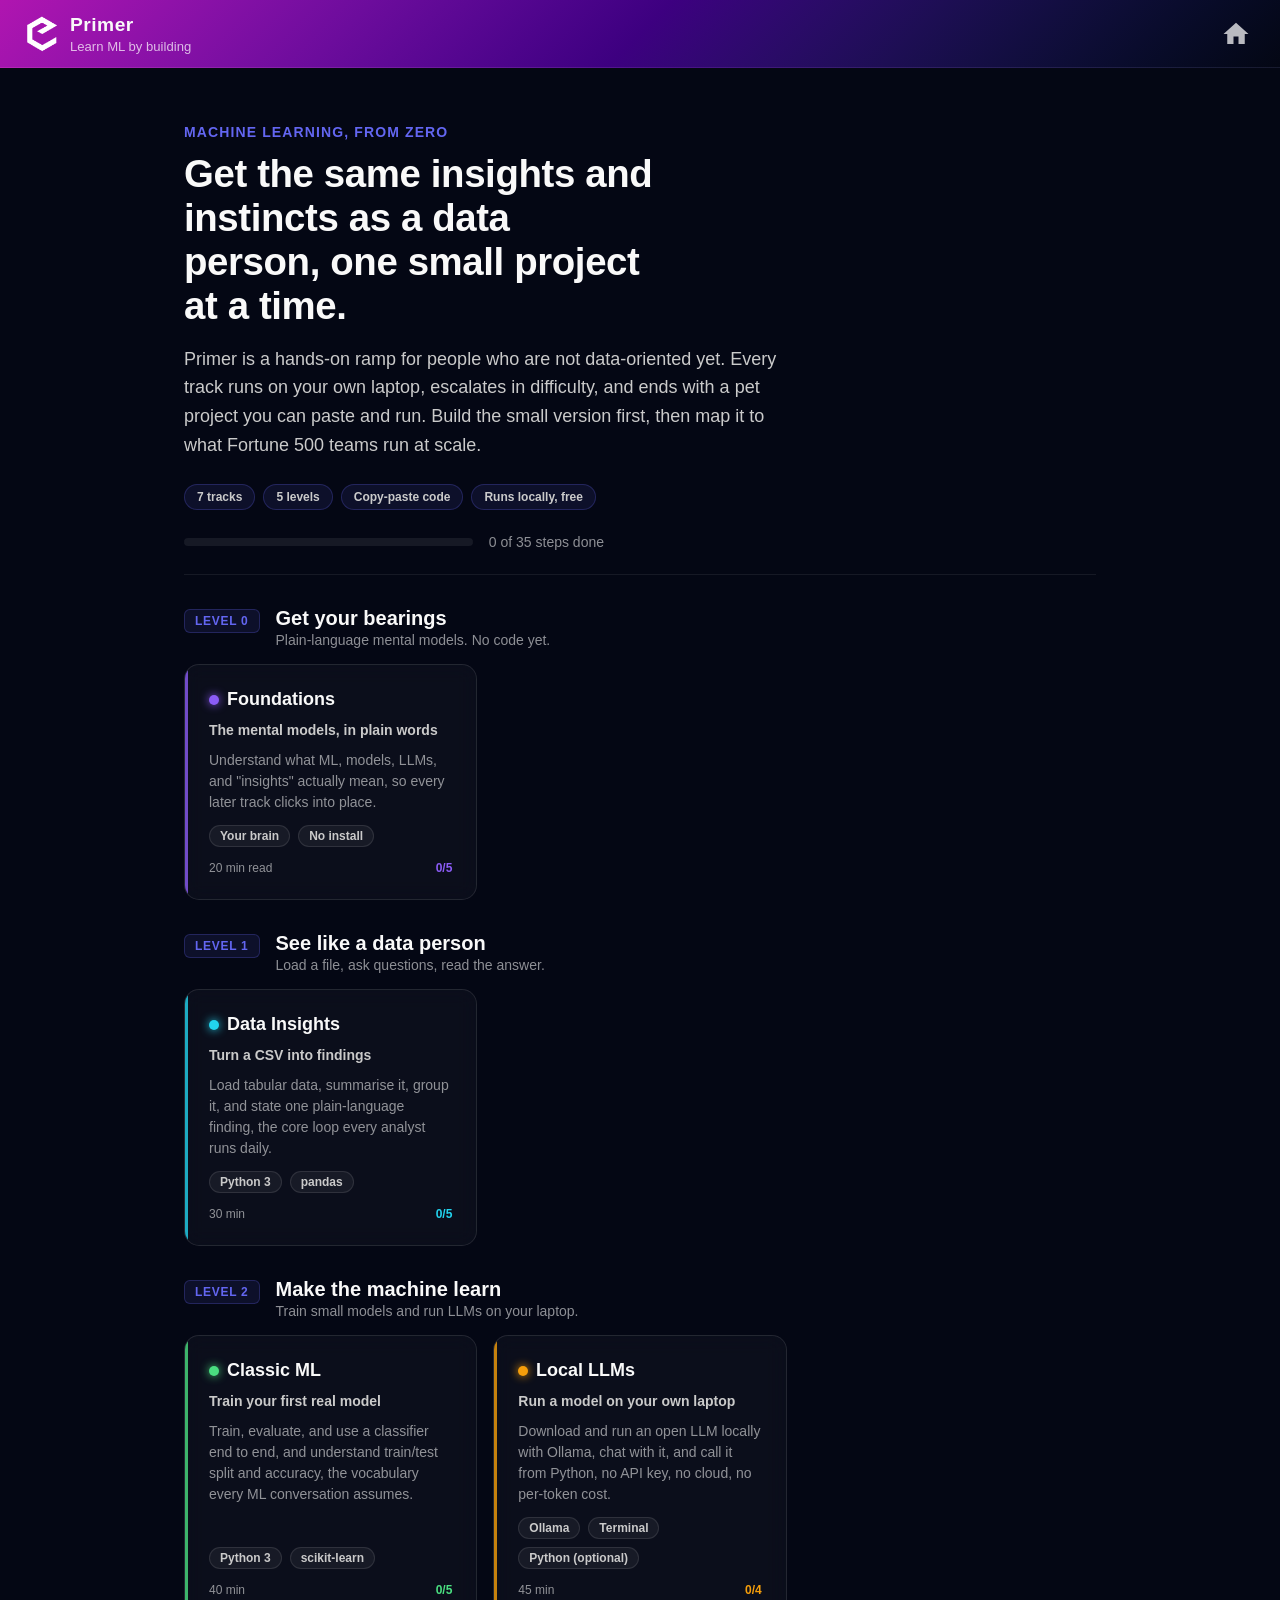
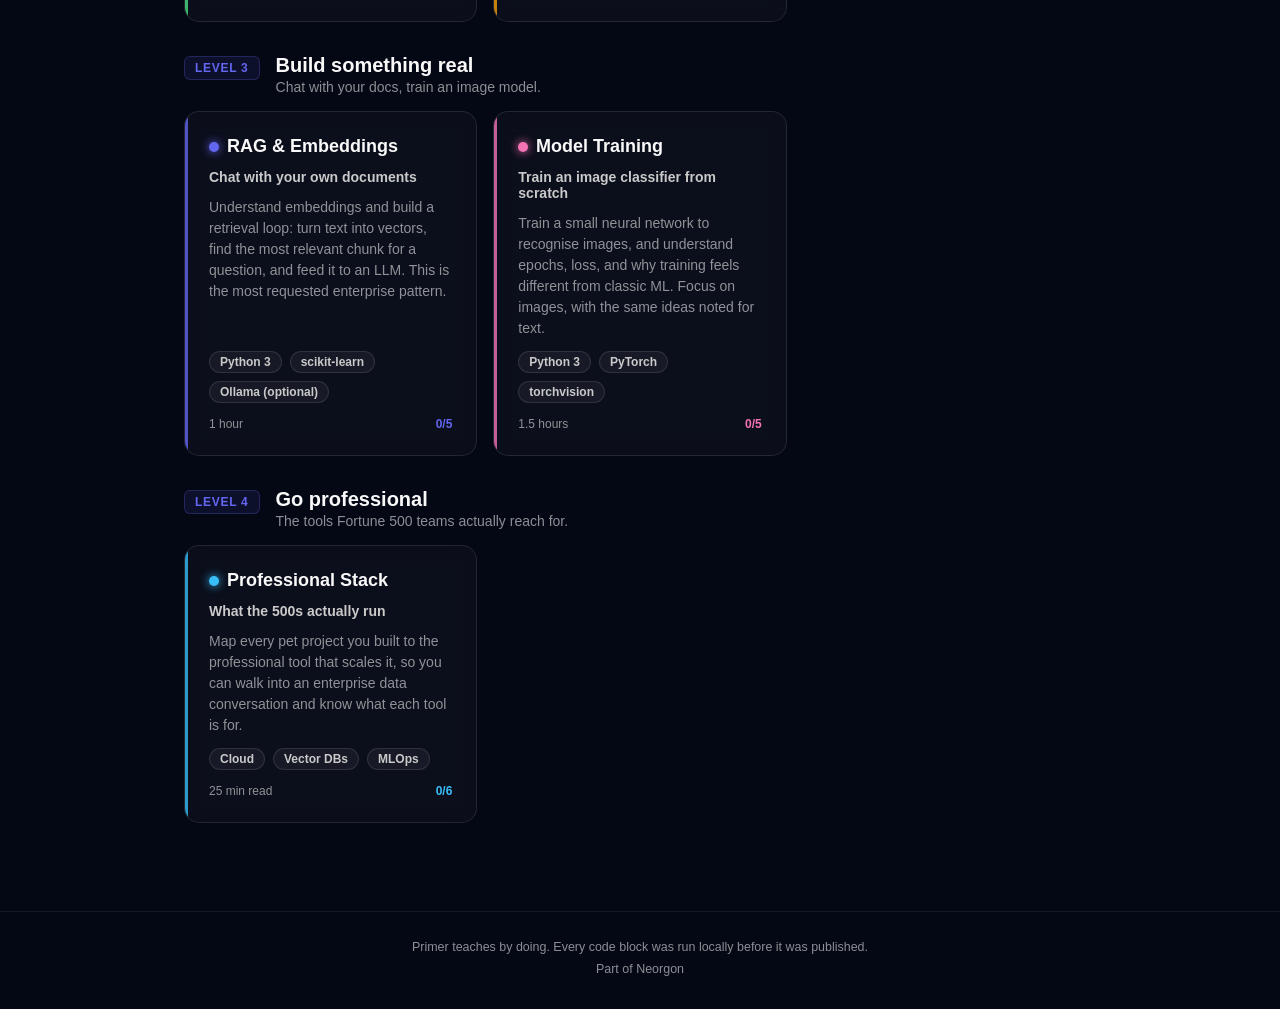
==== index.html @ da4f2cc6 "chore(cdn): point shared assets at dedicated cdn.neorgon.org CDN now lives on its dedicated domain (" ====
<!DOCTYPE html>
<html lang="en">
<head>
  <meta charset="UTF-8">
  <meta name="viewport" content="width=device-width, initial-scale=1.0">
  <title>Primer | Learn ML by building</title>
  <meta name="description" content="Ramp up on machine learning, LLMs, and data insights by building small local projects with copy-paste code, then map each one to the pro stack Fortune 500 teams run">
  <meta property="og:title" content="Primer | Learn ML by building">
  <meta property="og:description" content="A hands-on ramp from zero to ML: run small projects locally, then scale to what real companies use">
  <meta property="og:type" content="website">
  <meta property="og:url" content="https://primer.neorgon.com/">
  <meta property="og:site_name" content="Neorgon">
  <meta name="twitter:card" content="summary_large_image">
  <meta name="twitter:title" content="Primer | Learn ML by building">
  <meta name="twitter:description" content="A hands-on ramp from zero to ML: run small projects locally, then scale to what real companies use">
  <meta name="robots" content="index, follow">
  <link rel="canonical" href="https://primer.neorgon.com/">
  <meta property="og:locale" content="en_US">
  <meta name="theme-color" content="#040714">
  <meta property="og:image" content="https://primer.neorgon.com/og-preview.jpg">
  <meta property="og:image:width" content="1200">
  <meta property="og:image:height" content="630">
  <meta name="twitter:image" content="https://primer.neorgon.com/og-preview.jpg">
  <link rel="icon" type="image/x-icon" href="favicon.ico">
  <link rel="stylesheet" href="css/style.css">
  <!-- Neorgon Header Kit (vendored; ?header=live swaps CSS to CDN) -->
  <script>(function(){var m=location.search.match(/[?&]theme=([\w-]+)/)||document.cookie.match(/(?:^|;\s*)neo_theme=([\w-]+)/);if(m&&m[1]!=='default')document.documentElement.dataset.theme=decodeURIComponent(m[1]);})();</script>
  <link rel="stylesheet" href="css/neorgon-header.css">
  <link rel="stylesheet" href="css/neorgon-themes.css">
  <link rel="stylesheet" href="https://cdn.neorgon.org/v1.0.0/header/season.css">
  <script defer src="js/neorgon-header.js"></script>
  <script type="application/ld+json">
  {
    "@context": "https://schema.org",
    "@type": "WebApplication",
    "name": "Primer",
    "description": "A hands-on ramp for learning machine learning, LLMs, and data insights by building small local projects with copy-paste code, then mapping each to the professional stack used at scale.",
    "url": "https://primer.neorgon.com/",
    "applicationCategory": "EducationalApplication",
    "operatingSystem": "Any",
    "offers": { "@type": "Offer", "price": "0", "priceCurrency": "USD" },
    "author": { "@type": "Organization", "name": "Neorgon", "url": "https://neorgon.com/" }
  }
  </script>
</head>
<body>

  <a class="skip-link" href="#main">Skip to content</a>

  <!-- Header: no nav, no auth (Pattern A) -->
  <header class="header-bar" data-header-mode="content">
    <div class="header-logo">
      <a href="https://neorgon.com/" target="_blank" rel="noopener noreferrer">
        <img src="energon-classic-logo.png" class="header-logo-img" alt="Logo">
      </a>
      <a href="#/" class="header-title-link">
        <h1>Primer</h1>
        <div class="header-subtitle">Learn ML by building</div>
      </a>
    </div>
    <div class="header-right">
      <a class="header-home" href="https://neorgon.com/" title="neorgon.com" aria-label="Neorgon home">
        <svg viewBox="0 0 24 24" fill="currentColor" xmlns="http://www.w3.org/2000/svg">
          <path d="M10 20v-6h4v6h5v-8h3L12 3 2 12h3v8z"/>
        </svg>
      </a>
    </div>
  </header>

  <main id="main">
    <div class="container">
      <div id="view"><!-- rendered by js --></div>
    </div>
  </main>

  <footer class="info-footer">
    Primer teaches by doing. Every code block was run locally before it was published.<br>
    Part of <a class="footer-link" href="https://neorgon.com/">Neorgon</a>
  </footer>

  <script type="module" src="js/app.js"></script>
</body>
</html>
---- css/style.css ----
/* ── Reset & base ──────────────────────────────────────────── */
*, *::before, *::after { margin: 0; padding: 0; box-sizing: border-box; }

/*
 * ── Design tokens ─────────────────────────────────────────────
 *
 *  Colors
 *  bg:                 #040714
 *  surface-1 (cards):  rgba(255,255,255,.03)
 *  surface-2 (hover):  rgba(255,255,255,.06)
 *  border-subtle:      rgba(255,255,255,.07)
 *  border:             rgba(255,255,255,.1)
 *  border-strong:      rgba(255,255,255,.22)
 *  blue accent:        #0063e5
 *  blue accent bright: #0080ff
 *  text primary:       #f9f9f9
 *  text secondary:     #cacaca
 *  text muted:         rgba(255,255,255,.55)
 *  header gradient:    in oklch 135deg, #B015B0 0%, #3D0080 50%, #040714 100%
 *
 *  Typography scale (rem)
 *  --text-xs: 0.75    --text-sm: 0.875   --text-base: 1
 *  --text-lg: 1.125   --text-xl: 1.25    --text-2xl: 1.5
 *  font stack: 'Avenir Next', -apple-system, BlinkMacSystemFont,
 *              'Segoe UI', Roboto, Oxygen, Ubuntu, Cantarell, sans-serif
 *
 *  Spacing scale (4px grid)
 *  --space-1: 4px   --space-2: 8px   --space-3: 12px   --space-4: 16px
 *  --space-6: 24px  --space-8: 32px
 *
 *  Radii
 *  --radius-sm: 6px   --radius: 10px   --radius-lg: 15px
 *
 *  Easing
 *  --ease-snap: cubic-bezier(0.34, 1.56, 0.64, 1)  (spring/overshoot)
 *  --dur-fast: 120ms   --dur: 200ms
 *
 *  UI primitives
 *  --control-height: 44px   (touch minimum)
 *  --control-height-sm: 36px
 *  --z-sticky-header: 200   --z-modal: 400   --z-toast: 500
 */

:root {
  --bg: #040714;
  --surface-1: rgba(255,255,255,.03);
  --surface-2: rgba(255,255,255,.06);
  --surface-toast: #1a1730;
  --border-subtle: rgba(255,255,255,.07);
  --border: rgba(255,255,255,.1);
  --border-strong: rgba(255,255,255,.22);
  --text-primary: #f9f9f9;
  --text-secondary: #cacaca;
  --text-muted: rgba(255,255,255,.55);
  --accent: #0063e5;
  --accent-bright: #0080ff;
  --danger: #e11d48;
  --danger-hover: #f43f5e;
  --font: 'Avenir Next', -apple-system, BlinkMacSystemFont, 'Segoe UI', Roboto, Oxygen, Ubuntu, Cantarell, sans-serif;
  --text-xs: 0.75rem; --text-sm: 0.875rem; --text-base: 1rem;
  --text-lg: 1.125rem; --text-xl: 1.25rem; --text-2xl: 1.5rem;
  --space-1: 4px; --space-2: 8px; --space-3: 12px; --space-4: 16px;
  --space-6: 24px; --space-8: 32px;
  --radius-sm: 6px; --radius: 10px; --radius-lg: 15px;
  --ease-snap: cubic-bezier(0.34, 1.56, 0.64, 1);
  --dur-fast: 120ms; --dur: 200ms;
  --control-height: 44px;
  --control-height-sm: 36px;
  --shadow-card: 0 12px 28px rgba(15, 23, 42, 0.5);
  --shadow-modal: 0 24px 48px rgba(2, 6, 23, 0.58);
  --z-sticky-header: 200;
  --z-modal: 400;
  --z-toast: 500;
}

html { height: 100%; }
body {
  font-family: var(--font);
  background: var(--bg);
  min-height: 100%;
  color: var(--text-primary);
  display: flex; flex-direction: column;
}

body.modal-open {
  overflow: hidden;
}

main#main {
  flex: 1;
  display: flex;
  flex-direction: column;
  min-height: 0;
  width: 100%;
}

/* ── Layout ────────────────────────────────────────────────── */
/*
 * GOTCHA: body { display:flex; flex-direction:column } + margin: 0 auto
 * on a child collapses its width — always pair with width: 100%.
 *
 * GOTCHA: External images (YouTube ggpht, Gravatar, etc.) may block loading
 * when the Referer header points to localhost or an unknown origin. Fix:
 * 1. Add <meta name="referrer" content="no-referrer"> in <head> (global)
 * 2. Or add referrerpolicy="no-referrer" on each <img> tag
 */
.container {
  max-width: 900px;
  width: 100%;
  margin: 0 auto;
  padding: var(--space-6);
  flex: 1;
}

/* Vertical rhythm: use inside .container or nested regions */
.stack {
  display: flex;
  flex-direction: column;
  gap: var(--space-6);
}
.stack--tight { gap: var(--space-4); }
.stack--loose { gap: var(--space-8); }

/* Page section: title row + body (replaces “card everything” for grouping) */
.section {
  display: flex;
  flex-direction: column;
  gap: var(--space-4);
}
.section__header {
  display: flex;
  flex-wrap: wrap;
  align-items: flex-end;
  justify-content: space-between;
  gap: var(--space-4);
}
.section__titles {
  display: flex;
  flex-direction: column;
  gap: var(--space-1);
  min-width: 0;
}
.section__title {
  font-size: var(--text-xl);
  font-weight: 600;
  letter-spacing: 0.02em;
  color: var(--text-primary);
}
.section__lead {
  font-size: var(--text-sm);
  color: var(--text-muted);
  line-height: 1.45;
  max-width: 52ch;
}
.section__lead code {
  font-family: ui-monospace, SFMono-Regular, Menlo, Monaco, Consolas, "Liberation Mono", monospace;
  font-size: 0.92em;
  color: var(--text-secondary);
}
.stack > .card { margin-bottom: 0; }
.toolbar {
  display: flex;
  flex-wrap: wrap;
  align-items: center;
  gap: var(--space-2);
}

/* Header layout is owned by the Neorgon Header Kit (css/neorgon-header.css) */
nav {
  display: flex;
  align-items: center;
  gap: var(--space-2);
}

/* ── Buttons (canonical) ─────────────────────────────────────
 * Use .btn + a variant. Aliases: .nav-link = toolbar ghost; .auth-* map below.
 */
.btn {
  display: inline-flex;
  align-items: center;
  justify-content: center;
  gap: var(--space-2);
  min-height: var(--control-height);
  padding: 0 var(--space-4);
  border-radius: var(--radius-sm);
  font-family: inherit;
  font-size: var(--text-sm);
  font-weight: 600;
  line-height: 1.2;
  text-decoration: none;
  cursor: pointer;
  border: 1px solid transparent;
  background: transparent;
  color: var(--text-primary);
  transition:
    background-color var(--dur),
    color var(--dur),
    border-color var(--dur),
    box-shadow var(--dur),
    transform var(--dur-fast);
  -webkit-tap-highlight-color: transparent;
}
.btn:disabled,
.btn[aria-disabled="true"] {
  opacity: 0.45;
  cursor: not-allowed;
  pointer-events: none;
}
.btn--sm {
  min-height: var(--control-height-sm);
  padding: 0 var(--space-3);
  font-size: var(--text-xs);
}
.btn--block { width: 100%; }
.btn--icon {
  min-width: var(--control-height);
  padding: 0;
}
.btn--primary {
  background: var(--accent);
  color: #fff;
  border-color: transparent;
}
.btn--primary:hover { background: var(--accent-bright); }
.btn--secondary {
  background: var(--surface-2);
  color: var(--text-primary);
  border-color: var(--border-strong);
}
.btn--secondary:hover {
  background: rgba(255, 255, 255, 0.1);
}
.btn--ghost {
  background: transparent;
  color: rgba(255,255,255,0.92);
  border-color: rgba(255,255,255,0.18);
}
.btn--ghost:hover {
  background: rgba(255,255,255,0.1);
  color: #fff;
}
.btn--danger {
  background: var(--danger);
  color: #fff;
  border-color: transparent;
}
.btn--danger:hover { background: var(--danger-hover); }

/* Toolbar ghost (header nav) — same as .btn.btn--ghost.btn--sm */
.nav-link {
  display: inline-flex;
  align-items: center;
  justify-content: center;
  min-height: var(--control-height);
  padding: 0 var(--space-3);
  border: 1px solid rgba(255,255,255,0.18);
  border-radius: var(--radius-sm);
  background: transparent;
  color: rgba(255,255,255,0.92);
  cursor: pointer;
  font-family: inherit;
  font-size: var(--text-sm);
  font-weight: 600;
  transition: background-color var(--dur), color var(--dur), border-color var(--dur);
}
.nav-link:hover {
  background: rgba(255,255,255,0.1);
  color: #fff;
}

.auth-toggle {
  display: flex;
  align-items: center;
  justify-content: center;
  min-width: var(--control-height);
  min-height: var(--control-height);
  padding: 0;
  border: 1px solid rgba(255,255,255,0.18);
  border-radius: var(--radius-sm);
  background: transparent;
  color: rgba(255,255,255,0.92);
  cursor: pointer;
  font-family: inherit;
  transition: background-color var(--dur), color var(--dur), border-color var(--dur);
}
.auth-toggle:hover {
  background: rgba(255,255,255,0.1);
  color: #fff;
}
.auth-toggle svg {
  width: 22px;
  height: 22px;
  flex-shrink: 0;
  display: block;
}
.auth-toggle.logged-in { color: var(--accent); }
.auth-toggle.logged-in svg circle:nth-of-type(2) {
  fill: currentColor;
  stroke: none;
}

/* ── Sheet (inline panel under header) — not a modal ─────────
 * Use for auth, filters, compact forms. No backdrop; page scrolls.
 * For blocking overlays use .modal below.
 */
.auth-panel {
  background: rgba(255,255,255,0.02);
  border-bottom: 1px solid var(--border-subtle);
  max-height: 0;
  overflow: hidden;
  transition: max-height 0.3s ease-out;
}
.auth-panel.open { max-height: 300px; }
.auth-panel-inner {
  padding: var(--space-6);
  max-width: 400px;
  margin: 0 auto;
}
.auth-tabs {
  display: flex;
  gap: var(--space-2);
  margin-bottom: var(--space-4);
}
.auth-tab {
  flex: 1;
  min-height: var(--control-height-sm);
  padding: 0 var(--space-4);
  border: 1px solid var(--border);
  border-radius: var(--radius-sm);
  background: transparent;
  color: var(--text-muted);
  cursor: pointer;
  font-family: inherit;
  font-size: var(--text-sm);
  font-weight: 600;
  transition: background-color var(--dur), color var(--dur), border-color var(--dur);
}
.auth-tab.active {
  background: var(--surface-2);
  color: var(--text-primary);
  border-color: var(--border-strong);
}
.auth-form input {
  width: 100%;
  padding: var(--space-3) var(--space-4);
  margin-bottom: var(--space-3);
  border: 1px solid var(--border);
  border-radius: var(--radius-sm);
  background: var(--surface-1);
  color: var(--text-primary);
  font-size: var(--text-sm);
  font-family: inherit;
}
.auth-submit {
  width: 100%;
  min-height: var(--control-height);
  padding: 0 var(--space-4);
  border: none;
  border-radius: var(--radius-sm);
  background: var(--accent);
  color: #fff;
  font-family: inherit;
  font-weight: 600;
  font-size: var(--text-sm);
  cursor: pointer;
  transition: background-color var(--dur);
}
.auth-submit:hover { background: var(--accent-bright); }
#authUser {
  display: flex;
  align-items: center;
  justify-content: space-between;
  gap: var(--space-4);
}
.auth-username {
  color: var(--text-primary);
  font-weight: 600;
}
.auth-logout {
  min-height: var(--control-height-sm);
  padding: 0 var(--space-3);
  border: 1px solid var(--border);
  border-radius: var(--radius-sm);
  background: transparent;
  color: var(--text-muted);
  cursor: pointer;
  font-family: inherit;
  font-size: var(--text-sm);
  font-weight: 600;
  transition: background-color var(--dur), color var(--dur), border-color var(--dur);
}
.auth-logout:hover {
  background: var(--surface-2);
  color: var(--text-primary);
}
.auth-divider {
  height: 1px;
  background: var(--border-subtle);
}

/* ── Modal (blocking overlay) ──────────────────────────────── */
.modal[hidden] {
  display: none !important;
}
.modal {
  position: fixed;
  inset: 0;
  z-index: var(--z-modal);
  display: flex;
  align-items: center;
  justify-content: center;
  padding: var(--space-4);
}
.modal__backdrop {
  position: absolute;
  inset: 0;
  background: rgba(2, 4, 12, 0.72);
  backdrop-filter: blur(4px);
}
.modal__dialog {
  position: relative;
  z-index: 1;
  display: flex;
  flex-direction: column;
  width: min(100%, 440px);
  max-height: min(88vh, 560px);
  overflow: hidden;
  background: var(--surface-1);
  border: 1px solid var(--border-strong);
  border-radius: var(--radius-lg);
  box-shadow: var(--shadow-modal);
}
.modal__header {
  display: flex;
  align-items: center;
  justify-content: space-between;
  gap: var(--space-4);
  padding: var(--space-4) var(--space-6);
  border-bottom: 1px solid var(--border-subtle);
}
.modal__header h2 {
  font-size: var(--text-lg);
  font-weight: 600;
  color: var(--text-primary);
}
.modal__body {
  padding: var(--space-6);
  overflow: auto;
  font-size: var(--text-sm);
  color: var(--text-secondary);
  line-height: 1.55;
}
.modal__body code {
  font-family: ui-monospace, SFMono-Regular, Menlo, Monaco, Consolas, "Liberation Mono", monospace;
  font-size: 0.9em;
  color: var(--text-primary);
}
.modal__footer {
  display: flex;
  flex-wrap: wrap;
  justify-content: flex-end;
  gap: var(--space-2);
  padding: var(--space-4) var(--space-6);
  border-top: 1px solid var(--border-subtle);
}

/* ── Card ──────────────────────────────────────────────────── */
/*
 * GOTCHA: backdrop-filter creates a stacking context — dropdowns inside
 * a card can be clipped by a later card's stacking context. Fix by adding
 * position: relative; z-index: 10 to the card that owns the open dropdown.
 *
 * Default: static surface (no hover lift — avoids generic “dashboard demo”).
 * Use .card--interactive for raised hover + entrance motion.
 *
 * GOTCHA: a <button> or <a> used AS a card does not inherit body text color —
 * buttons default to canvas text (near-black), rendering invisible on the dark
 * bg. When a card is an interactive element, set color: var(--text-primary)
 * and font-family: var(--font) explicitly on it.
 */
.card {
  background: var(--surface-1);
  border: 1px solid var(--border);
  border-radius: var(--radius-lg);
  padding: var(--space-6);
  margin-bottom: var(--space-6);
  backdrop-filter: blur(10px);
  transition: border-color var(--dur), box-shadow var(--dur);
}
.card:hover {
  border-color: var(--border-strong);
  box-shadow: 0 8px 20px rgba(15, 23, 42, 0.45);
}
.card--interactive {
  transition:
    transform var(--dur) ease-out,
    box-shadow var(--dur) ease-out,
    border-color var(--dur);
  animation: fadeIn 0.35s ease-out both;
}
.card--interactive:hover {
  transform: translateY(-3px);
  box-shadow: var(--shadow-card);
  border-color: var(--border-strong);
}
.card--enter {
  animation: fadeIn 0.35s ease-out both;
}
.card--flat:hover {
  box-shadow: none;
}

/* ── Button press feedback ─────────────────────────────────── */
button:active,
.btn:active,
.nav-link:active,
.auth-toggle:active,
.auth-tab:active,
.auth-submit:active,
.auth-logout:active {
  transform: scale(0.98);
  transition-duration: var(--dur-fast);
}

@keyframes fadeIn {
  from { opacity: 0; transform: translateY(6px); }
  to   { opacity: 1; transform: translateY(0); }
}

/* ── Skeleton loading ──────────────────────────────────────── */
@keyframes shimmer { to { background-position: -200% 0; } }
.skeleton {
  background: linear-gradient(90deg, var(--surface-1) 25%, var(--surface-2) 50%, var(--surface-1) 75%);
  background-size: 200% 100%;
  animation: shimmer 1.5s ease-in-out infinite;
  border-radius: var(--radius);
}

/* ── Toast ─────────────────────────────────────────────────── */
.toast {
  position: fixed;
  bottom: var(--space-6);
  right: var(--space-6);
  z-index: var(--z-toast);
  max-width: min(360px, calc(100vw - var(--space-8)));
  background: var(--surface-toast);
  border: 1px solid var(--border);
  border-radius: var(--radius);
  padding: var(--space-3) var(--space-4);
  font-size: var(--text-sm);
  color: var(--text-primary);
  box-shadow: var(--shadow-card);
  pointer-events: none;
  transform: translateY(8px);
  opacity: 0;
  transition: opacity 0.2s ease-out, transform 0.2s ease-out;
}
.toast.visible {
  opacity: 1;
  transform: translateY(0);
}

/* ── Footer ────────────────────────────────────────────────── */
.info-footer {
  text-align: center;
  padding: var(--space-6) var(--space-6) 28px;
  color: var(--text-muted);
  font-size: .78em;
  line-height: 1.8;
  border-top: 1px solid var(--border-subtle);
  margin-top: var(--space-8);
}
.footer-link {
  color: var(--text-muted);
  text-decoration: none;
  transition: color var(--dur);
}
.footer-link:hover,
.footer-link:focus-visible {
  color: var(--text-secondary);
  text-decoration: underline;
}

/* ── Focus styles ──────────────────────────────────────────── */
:focus-visible {
  outline: 2px solid var(--accent-bright);
  outline-offset: 2px;
}

/* ── Skip link ─────────────────────────────────────────────── */
.skip-link {
  position: absolute;
  top: -100%;
  left: var(--space-4);
  z-index: 1000;
  padding: var(--space-2) var(--space-4);
  background: var(--accent-bright);
  color: #000;
  font-weight: 600;
  font-size: var(--text-sm);
  border-radius: 0 0 var(--radius-sm) var(--radius-sm);
  text-decoration: none;
  transition: top var(--dur);
}
.skip-link:focus { top: 0; }

/* ── Reduced motion ────────────────────────────────────────── */
@media (prefers-reduced-motion: reduce) {
  *, *::before, *::after {
    animation-duration: 0.01ms !important;
    animation-iteration-count: 1 !important;
    transition-duration: 0.01ms !important;
  }
  .card--interactive:hover { transform: none; }
}

/* ── Responsive ────────────────────────────────────────────── */
@media (max-width: 600px) {
  .container { padding: var(--space-4); }
  .toast {
    left: var(--space-4);
    right: var(--space-4);
    max-width: none;
  }
}

/* ══════════════════════════════════════════════════════════════
   Primer — learning hub + track pages
   ══════════════════════════════════════════════════════════════ */

:root { --primer-accent: #6366f1; }
.container { max-width: 960px; }

/* Shared: accent-tinted tag chips */
.tag {
  display: inline-flex;
  align-items: center;
  padding: 3px 10px;
  border-radius: 999px;
  font-size: var(--text-xs);
  font-weight: 600;
  color: var(--text-secondary);
  background: rgba(255,255,255,.05);
  border: 1px solid var(--border);
}
.chip {
  display: inline-flex;
  align-items: center;
  padding: 5px 12px;
  border-radius: 999px;
  font-size: var(--text-xs);
  font-weight: 600;
  color: var(--text-secondary);
  background: rgba(99,102,241,.1);
  border: 1px solid rgba(99,102,241,.25);
}

/* Progress bar */
.progress {
  height: 8px;
  border-radius: 999px;
  background: rgba(255,255,255,.07);
  overflow: hidden;
}
.progress--thin { height: 5px; margin-top: var(--space-3); }
.progress__bar {
  height: 100%;
  border-radius: 999px;
  background: var(--track-accent, var(--primer-accent));
  transition: width var(--dur) ease-out;
}

/* ── Hero ──────────────────────────────────────────────────── */
.hero {
  padding: var(--space-8) 0 var(--space-6);
  border-bottom: 1px solid var(--border-subtle);
  margin-bottom: var(--space-8);
}
.hero__eyebrow {
  font-size: var(--text-sm);
  font-weight: 700;
  letter-spacing: .08em;
  text-transform: uppercase;
  color: var(--primer-accent);
  margin-bottom: var(--space-3);
}
.hero__title {
  font-size: clamp(1.6rem, 4vw, 2.4rem);
  font-weight: 700;
  line-height: 1.15;
  letter-spacing: -.01em;
  max-width: 22ch;
  margin-bottom: var(--space-4);
}
.hero__lead {
  font-size: var(--text-lg);
  color: var(--text-secondary);
  line-height: 1.6;
  max-width: 62ch;
}
.hero__meta {
  display: flex;
  flex-wrap: wrap;
  gap: var(--space-2);
  margin-top: var(--space-6);
}
.hero__progress {
  display: flex;
  align-items: center;
  gap: var(--space-4);
  margin-top: var(--space-6);
  max-width: 420px;
}
.hero__progress .progress { flex: 1; }
.hero__progress-label {
  font-size: var(--text-sm);
  color: var(--text-muted);
  white-space: nowrap;
}

/* ── Level sections ────────────────────────────────────────── */
.level { margin-bottom: var(--space-8); }
.level__head {
  display: flex;
  align-items: baseline;
  gap: var(--space-4);
  margin-bottom: var(--space-4);
}
.level__badge {
  flex-shrink: 0;
  font-size: var(--text-xs);
  font-weight: 700;
  letter-spacing: .06em;
  text-transform: uppercase;
  color: var(--primer-accent);
  padding: 4px 10px;
  border-radius: var(--radius-sm);
  background: rgba(99,102,241,.1);
  border: 1px solid rgba(99,102,241,.25);
}
.level__name {
  font-size: var(--text-xl);
  font-weight: 600;
}
.level__blurb {
  font-size: var(--text-sm);
  color: var(--text-muted);
  margin-top: 2px;
}

/* ── Track cards (hub) ─────────────────────────────────────── */
.track-grid {
  display: grid;
  grid-template-columns: repeat(auto-fill, minmax(260px, 1fr));
  gap: var(--space-4);
}
.track-card {
  display: flex;
  flex-direction: column;
  gap: var(--space-3);
  text-decoration: none;
  color: inherit;
  margin-bottom: 0;
  position: relative;
  overflow: hidden;
}
.track-card::before {
  content: "";
  position: absolute;
  inset: 0 auto 0 0;
  width: 3px;
  background: var(--track-accent, var(--primer-accent));
  opacity: .8;
}
.track-card:hover { border-color: color-mix(in oklch, var(--track-accent) 45%, var(--border)); }
.track-card__top {
  display: flex;
  align-items: center;
  gap: var(--space-2);
}
.track-card__dot {
  width: 10px; height: 10px;
  border-radius: 50%;
  background: var(--track-accent, var(--primer-accent));
  box-shadow: 0 0 10px var(--track-accent, var(--primer-accent));
  flex-shrink: 0;
}
.track-card__title {
  font-size: var(--text-lg);
  font-weight: 700;
}
.track-card__check {
  margin-left: auto;
  color: var(--track-accent, var(--primer-accent));
  font-weight: 700;
}
.track-card__tagline {
  font-size: var(--text-sm);
  font-weight: 600;
  color: var(--text-secondary);
}
.track-card__objective {
  font-size: var(--text-sm);
  color: var(--text-muted);
  line-height: 1.5;
  flex: 1;
}
.track-card__stack {
  display: flex;
  flex-wrap: wrap;
  gap: var(--space-2);
}
.track-card__foot {
  display: flex;
  align-items: center;
  justify-content: space-between;
  font-size: var(--text-xs);
  color: var(--text-muted);
  margin-top: 2px;
}
.track-card__prog {
  font-weight: 700;
  color: var(--track-accent, var(--primer-accent));
}

/* ── Track page ────────────────────────────────────────────── */
.track-page { --track-accent: var(--primer-accent); padding-bottom: var(--space-8); }
.back-link {
  display: inline-block;
  font-size: var(--text-sm);
  font-weight: 600;
  color: var(--text-muted);
  text-decoration: none;
  margin: var(--space-4) 0 var(--space-6);
  transition: color var(--dur);
}
.back-link:hover { color: var(--text-primary); }

.track-head { margin-bottom: var(--space-6); }
.track-head__level {
  font-size: var(--text-xs);
  font-weight: 700;
  letter-spacing: .06em;
  text-transform: uppercase;
  color: var(--track-accent);
}
.track-head__title {
  font-size: clamp(1.8rem, 5vw, 2.6rem);
  font-weight: 700;
  letter-spacing: -.01em;
  margin: var(--space-2) 0;
  background: linear-gradient(90deg, var(--text-primary), var(--track-accent));
  -webkit-background-clip: text;
  background-clip: text;
  -webkit-text-fill-color: transparent;
}
.track-head__tagline {
  font-size: var(--text-lg);
  color: var(--text-secondary);
}

.objective {
  margin-bottom: var(--space-6);
  border-left: 3px solid var(--track-accent);
}
.objective__label {
  font-size: var(--text-xs);
  font-weight: 700;
  letter-spacing: .06em;
  text-transform: uppercase;
  color: var(--track-accent);
  margin-bottom: var(--space-2);
}
.objective__text {
  font-size: var(--text-base);
  color: var(--text-secondary);
  line-height: 1.6;
  margin-bottom: var(--space-4);
}
.objective__stack {
  display: flex;
  flex-wrap: wrap;
  align-items: center;
  gap: var(--space-2);
}
.objective__stack-label {
  font-size: var(--text-sm);
  color: var(--text-muted);
  font-weight: 600;
}

.track-intro {
  font-size: var(--text-lg);
  color: var(--text-secondary);
  line-height: 1.7;
  margin-bottom: var(--space-6);
}

/* Setup card */
.setup { margin-bottom: var(--space-6); }
.setup__title {
  font-size: var(--text-lg);
  font-weight: 700;
  margin-bottom: var(--space-2);
}
.setup__body {
  font-size: var(--text-base);
  color: var(--text-secondary);
  line-height: 1.6;
  margin-bottom: var(--space-4);
}

/* ── Steps (pet project walkthrough) ───────────────────────── */
.steps {
  list-style: none;
  counter-reset: step;
  display: flex;
  flex-direction: column;
  gap: var(--space-6);
}
.step {
  border: 1px solid var(--border);
  border-radius: var(--radius-lg);
  background: var(--surface-1);
  padding: var(--space-6);
  transition: border-color var(--dur);
}
.step--done {
  border-color: color-mix(in oklch, var(--track-accent) 35%, var(--border));
  background: color-mix(in oklch, var(--track-accent) 5%, var(--surface-1));
}
.step__head {
  display: flex;
  align-items: center;
  gap: var(--space-3);
  margin-bottom: var(--space-4);
}
.step__num {
  flex-shrink: 0;
  width: 30px; height: 30px;
  display: flex; align-items: center; justify-content: center;
  border-radius: 50%;
  font-size: var(--text-sm);
  font-weight: 700;
  color: #fff;
  background: var(--track-accent);
}
.step__title {
  font-size: var(--text-lg);
  font-weight: 700;
  flex: 1;
  min-width: 0;
}
.step__toggle {
  flex-shrink: 0;
  min-height: var(--control-height-sm);
  padding: 0 var(--space-3);
  border: 1px solid var(--border);
  border-radius: var(--radius-sm);
  background: transparent;
  color: var(--text-muted);
  font-family: inherit;
  font-size: var(--text-xs);
  font-weight: 700;
  cursor: pointer;
  transition: all var(--dur);
}
.step__toggle:hover { background: var(--surface-2); color: var(--text-primary); }
.step__toggle[aria-pressed="true"] {
  color: var(--track-accent);
  border-color: color-mix(in oklch, var(--track-accent) 45%, var(--border));
  background: color-mix(in oklch, var(--track-accent) 12%, transparent);
}
.step__body { color: var(--text-secondary); }
.step__body p { line-height: 1.7; margin-bottom: var(--space-4); font-size: var(--text-base); }
.step__body p:last-child { margin-bottom: 0; }
.prose-list {
  margin: 0 0 var(--space-4) var(--space-4);
  padding-left: var(--space-3);
  display: flex;
  flex-direction: column;
  gap: var(--space-2);
}
.prose-list li { line-height: 1.6; }
.step__body code,
.setup__body code,
.note-block code {
  font-family: ui-monospace, SFMono-Regular, Menlo, Monaco, Consolas, "Liberation Mono", monospace;
  font-size: 0.88em;
  padding: 1px 6px;
  border-radius: 4px;
  background: rgba(255,255,255,.07);
  color: var(--text-primary);
}

/* ── Code blocks ───────────────────────────────────────────── */
.code-block {
  margin: var(--space-4) 0;
  border: 1px solid var(--border);
  border-radius: var(--radius);
  overflow: hidden;
  background: #0a0e1c;
}
.code-block__bar {
  display: flex;
  align-items: center;
  justify-content: space-between;
  padding: var(--space-2) var(--space-3);
  background: rgba(255,255,255,.03);
  border-bottom: 1px solid var(--border-subtle);
}
.code-block__lang {
  font-size: var(--text-xs);
  font-weight: 700;
  letter-spacing: .04em;
  text-transform: uppercase;
  color: var(--text-muted);
}
.code-block__copy {
  min-height: 28px;
  padding: 0 var(--space-3);
  border: 1px solid var(--border);
  border-radius: var(--radius-sm);
  background: transparent;
  color: var(--text-secondary);
  font-family: inherit;
  font-size: var(--text-xs);
  font-weight: 700;
  cursor: pointer;
  transition: all var(--dur);
}
.code-block__copy:hover { background: var(--surface-2); color: var(--text-primary); }
.code-block__copy--done {
  color: #4ade80;
  border-color: rgba(74,222,128,.4);
}
.code-block pre {
  margin: 0;
  padding: var(--space-4);
  overflow-x: auto;
}
.code-block code {
  font-family: ui-monospace, SFMono-Regular, Menlo, Monaco, Consolas, "Liberation Mono", monospace;
  font-size: 0.86rem;
  line-height: 1.6;
  color: #e2e8f0;
  white-space: pre;
}

/* ── Output blocks ─────────────────────────────────────────── */
.output-block {
  margin: var(--space-4) 0;
  border: 1px dashed var(--border);
  border-radius: var(--radius);
  background: rgba(74,222,128,.04);
  padding: var(--space-3) var(--space-4) var(--space-4);
}
.output-block__label {
  display: inline-block;
  font-size: var(--text-xs);
  font-weight: 700;
  letter-spacing: .04em;
  text-transform: uppercase;
  color: #4ade80;
  margin-bottom: var(--space-2);
}
.output-block pre { margin: 0; overflow-x: auto; }
.output-block code {
  font-family: ui-monospace, SFMono-Regular, Menlo, Monaco, Consolas, "Liberation Mono", monospace;
  font-size: 0.82rem;
  line-height: 1.5;
  color: var(--text-secondary);
  white-space: pre;
}

/* ── Note blocks ───────────────────────────────────────────── */
.note-block {
  display: flex;
  gap: var(--space-3);
  margin: var(--space-4) 0;
  padding: var(--space-3) var(--space-4);
  border-radius: var(--radius);
  background: rgba(99,102,241,.07);
  border: 1px solid rgba(99,102,241,.2);
}
.note-block__icon {
  flex-shrink: 0;
  width: 20px; height: 20px;
  display: flex; align-items: center; justify-content: center;
  border-radius: 50%;
  font-size: 12px;
  font-weight: 700;
  font-style: italic;
  color: #fff;
  background: var(--primer-accent);
}
.note-block p {
  font-size: var(--text-sm);
  color: var(--text-secondary);
  line-height: 1.55;
  margin: 0 !important;
}

/* ── Track footer nav ──────────────────────────────────────── */
.track-footer {
  margin-top: var(--space-8);
  padding-top: var(--space-6);
  border-top: 1px solid var(--border-subtle);
  display: flex;
  justify-content: flex-end;
}

@media (max-width: 600px) {
  .step { padding: var(--space-4); }
  .track-footer { justify-content: stretch; }
  .track-footer .btn { width: 100%; }
}
---- css/neorgon-header.css ----
/* ══════════════════════════════════════════════════════════════
   Neorgon Header Kit — header.css
   Canonical source: packages/neorgon-ui/header/
   Vendored per site as css/neorgon-header.css — do not edit copies.
   Live CDN: https://cdn.neorgon.org/v1.0.0/header/header.css
   ══════════════════════════════════════════════════════════════ */

:root {
  /* Geometry */
  --header-h: 68px;
  --header-h-app: 56px;
  --header-control-h: 40px; /* every header control (buttons, ⋯, palette, home) shares this height */

  /* Palette — themes override these (see themes.css) */
  --header-bg-start: #B015B0;
  --header-bg-mid: #3D0080;
  --header-bg-end: #040714;
  --header-bg: linear-gradient(in oklch 135deg, var(--header-bg-start) 0%, var(--header-bg-mid) 50%, var(--header-bg-end) 100%);
  --header-glass: rgba(0, 9, 18, .35);
  --header-text: #f9f9f9;
  --header-text-dim: rgba(255, 255, 255, .72);
  --header-border: rgba(255, 255, 255, .07);
  --header-border-strong: rgba(255, 255, 255, .22);
  --header-accent: #e879f9;
  --header-menu-bg: #10142a;
  --header-menu-hover: rgba(255, 255, 255, .08);
}

/* ── Bar ─────────────────────────────────────────────────────── */
.header-bar {
  position: sticky;
  top: 0;
  z-index: var(--z-sticky-header, 200);
  display: flex;
  align-items: center;
  gap: var(--space-3, 12px);
  height: var(--header-h);
  padding: 0 var(--space-6, 24px);
  background: var(--header-bg);
  border-bottom: 1px solid var(--header-border);
  color: var(--header-text);
}

/* Mode: hub — transparent cozy glass, no gradient */
.header-bar[data-header-mode="hub"] {
  background: var(--header-glass);
  backdrop-filter: blur(12px);
  -webkit-backdrop-filter: blur(12px);
}

/* Mode: app — slim, auto-hides on scroll down (JS toggles .header-hidden) */
.header-bar[data-header-mode="app"] {
  height: var(--header-h-app);
  transition: transform .25s ease;
}
.header-bar[data-header-mode="app"].header-hidden {
  transform: translateY(-100%);
}

/* ── Logo block ──────────────────────────────────────────────── */
.header-logo {
  display: flex;
  align-items: center;
  gap: 10px;
  flex-shrink: 0;
  min-width: 0;
}
.header-logo-img {
  height: 36px;
  width: auto;
  flex-shrink: 0;
  display: block;
  filter: brightness(0) invert(1);
  transition: transform .3s cubic-bezier(.34, 1.56, .64, 1);
}
.header-logo-img:hover { transform: scale(1.14) rotate(-9deg); }

.header-title-link { text-decoration: none; color: inherit; min-width: 0; }
.header-logo h1 {
  font-size: 1.2em;
  font-weight: 600;
  letter-spacing: .5px;
  color: var(--header-text);
  white-space: nowrap;
}
.header-subtitle {
  font-size: .82em;
  color: var(--header-text-dim);
  font-weight: 500;
  margin-top: 3px;
  white-space: nowrap;
}

/* ── Right cluster: actions + theme toggle + home ────────────── */
.header-right {
  margin-left: auto;
  display: flex;
  align-items: center;
  gap: var(--space-2, 8px);
  min-width: 0;
}

.header-actions {
  display: flex;
  align-items: center;
  gap: var(--space-2, 8px);
  position: relative; /* overflow .header-menu anchors here */
  min-width: 0;
}
.header-actions .btn,
.header-actions .nav-link {
  white-space: nowrap;
  flex-shrink: 0;
}
/* Uniform control row: direct action children match the icon buttons'
   height so Share / ⋯ / palette / home read as one correlative strip.
   (Direct-child only — items moved into the ⋯ menu keep menu styling.) */
.header-actions > .btn,
.header-actions > .nav-link,
.header-actions > button,
.header-actions > a {
  height: var(--header-control-h);
  min-height: 0; /* neutralize site-level control minimums (e.g. --control-height) */
  box-sizing: border-box;
  display: inline-flex;
  align-items: center;
}

/* ── Theme toggle ────────────────────────────────────────────── */
.header-theme { position: relative; display: flex; }
.header-theme-toggle {
  display: inline-flex;
  align-items: center;
  justify-content: center;
  width: var(--header-control-h);
  height: var(--header-control-h);
  padding: 0;
  border: 1px solid transparent;
  border-radius: 50%;
  background: transparent;
  color: var(--header-text-dim);
  cursor: pointer;
  transition: color .2s, border-color .2s, background .2s;
}
.header-theme-toggle:hover,
.header-theme-toggle[aria-expanded="true"] {
  color: var(--header-text);
  border-color: var(--header-border-strong);
  background: var(--header-menu-hover);
}
.header-theme-toggle svg { width: 20px; height: 20px; display: block; }
[data-theme]:not([data-theme=""]) .header-theme-toggle { color: var(--header-accent); }

/* ── Home icon ───────────────────────────────────────────────── */
.header-home {
  display: flex;
  align-items: center;
  justify-content: center;
  height: var(--header-control-h);
  box-sizing: border-box;
  padding: 5px;
  border-radius: 6px;
  color: var(--header-text-dim);
  text-decoration: none;
  flex-shrink: 0;
  transition: color .2s, background .2s;
}
.header-home:hover { color: var(--header-text); background: var(--header-menu-hover); }
.header-home svg { width: 30px; height: 30px; display: block; }

/* ── Overflow toggle (⋯) — injected by header.js ─────────────── */
.header-overflow { position: relative; display: flex; }
.header-overflow[hidden] { display: none; }
.header-overflow-toggle {
  display: inline-flex;
  align-items: center;
  justify-content: center;
  min-width: 40px;
  height: var(--header-control-h);
  box-sizing: border-box;
  padding: 0 10px;
  border: 1px solid var(--header-border-strong);
  border-radius: 6px;
  background: transparent;
  color: var(--header-text);
  font-size: 1rem;
  font-weight: 700;
  letter-spacing: 1px;
  cursor: pointer;
  transition: background .2s;
}
.header-overflow-toggle:hover,
.header-overflow-toggle[aria-expanded="true"] { background: var(--header-menu-hover); }

/* ── Dropdown menu (overflow + theme + Export▾ groups) ─────────
   Rules: parent gets position:relative; one open at a time; Esc /
   outside click closes; arrow keys navigate (all handled by header.js) */
.header-menu {
  position: absolute;
  top: calc(100% + 6px);
  right: 0;
  min-width: 180px;
  max-height: min(60vh, 320px);
  overflow-y: auto;
  margin: 0;
  padding: 6px;
  list-style: none;
  background: var(--header-menu-bg);
  border: 1px solid var(--header-border-strong);
  border-radius: 10px;
  box-shadow: 0 12px 32px rgba(0, 0, 0, .5);
  display: none;
  z-index: 1;
}
.header-menu.open { display: block; }

.header-menu .btn,
.header-menu .nav-link,
.header-menu button,
.header-menu a {
  display: flex;
  align-items: center;
  gap: 10px;
  width: 100%;
  min-height: 0;
  padding: 10px 12px;
  border: none;
  border-radius: 6px;
  background: none;
  color: var(--header-text);
  font: inherit;
  font-size: .875rem;
  font-weight: 500;
  text-align: left;
  text-decoration: none;
  white-space: nowrap;
  cursor: pointer;
}
.header-menu .btn:hover,
.header-menu .nav-link:hover,
.header-menu button:hover,
.header-menu a:hover,
.header-menu [role="menuitem"]:focus-visible {
  background: var(--header-menu-hover);
  outline: none;
}
.header-menu .badge,
.header-menu [data-badge] { margin-left: auto; }

/* Grouped controls (.header-btn-group divs / navs) moved into the ⋯ menu
   render as stacked rows; group chrome (borders, padding, flex) is stripped. */
.header-menu > div,
.header-menu > nav {
  display: block;
  border: none;
  margin: 0;
  padding: 0;
}
.header-menu > div + div,
.header-menu > nav + nav {
  border-top: 1px solid var(--header-border);
  margin-top: 4px;
  padding-top: 4px;
}
.header-menu > div button,
.header-menu > div a,
.header-menu > nav button,
.header-menu > nav a {
  width: 100%;
  margin: 0;
}

/* Theme menu specifics */
.header-theme-menu .theme-swatch {
  width: 14px;
  height: 14px;
  border-radius: 50%;
  flex-shrink: 0;
  border: 1px solid rgba(255, 255, 255, .25);
}
.header-theme-menu [aria-checked="true"]::after {
  content: "✓";
  margin-left: auto;
  color: var(--header-accent);
}

/* ── Mobile (≤700px): shrink, hide subtitle, JS moves non-kept
   action buttons into the ⋯ overflow menu ────────────────────── */
@media (max-width: 700px) {
  :root { --header-control-h: 36px; }
  .header-bar { padding: 0 var(--space-4, 16px); gap: var(--space-2, 8px); }
  .header-subtitle { display: none; }
  .header-logo h1 { font-size: 1em; }
  .header-logo-img { height: 28px; }
  .header-home svg { width: 26px; height: 26px; }
}

/* ── Reduced motion ──────────────────────────────────────────── */
@media (prefers-reduced-motion: reduce) {
  .header-bar[data-header-mode="app"] { transition: none; }
  .header-logo-img { transition: none; }
}
---- css/neorgon-themes.css ----
/* ══════════════════════════════════════════════════════════════
   Neorgon Header Kit — themes.css
   Theme = pure token overrides applied via <html data-theme="…">.
   Themes are HEADER-SCOPED on purpose: page backgrounds and effects
   stay site-owned. To add a theme: one block here + one entry in
   the THEMES array in header.js.
   ══════════════════════════════════════════════════════════════ */

/* default — magenta nebula. No block needed; :root defaults in
   header.css ARE the default theme. Attribute is removed when
   default is active. */

[data-theme="christmas"] {
  --header-bg-start: #7f1d1d;
  --header-bg-mid: #14532d;
  --header-bg-end: #052e16;
  --header-glass: rgba(5, 46, 22, .45);
  --header-accent: #fbbf24;
  --header-border: rgba(251, 191, 36, .25);
  --header-border-strong: rgba(251, 191, 36, .45);
  --header-text: #fefce8;
  --header-text-dim: rgba(254, 252, 232, .65);
  --header-menu-bg: #14210f;
  --header-menu-hover: rgba(251, 191, 36, .12);
}

[data-theme="matrix"] {
  --header-bg-start: #000000;
  --header-bg-mid: #001a00;
  --header-bg-end: #000000;
  --header-glass: rgba(0, 12, 0, .45);
  --header-accent: #00ff41;
  --header-border: rgba(0, 255, 65, .18);
  --header-border-strong: rgba(0, 255, 65, .4);
  --header-text: #ccffcc;
  --header-text-dim: rgba(0, 255, 65, .6);
  --header-menu-bg: #020a02;
  --header-menu-hover: rgba(0, 255, 65, .1);
}

[data-theme="danger"] {
  --header-bg-start: #450a0a;
  --header-bg-mid: #7f1d1d;
  --header-bg-end: #0c0a0a;
  --header-glass: rgba(69, 10, 10, .45);
  --header-accent: #f59e0b;
  --header-border: rgba(245, 158, 11, .25);
  --header-border-strong: rgba(245, 158, 11, .45);
  --header-text: #fef2f2;
  --header-text-dim: rgba(254, 226, 226, .6);
  --header-menu-bg: #1a0505;
  --header-menu-hover: rgba(245, 158, 11, .12);
}
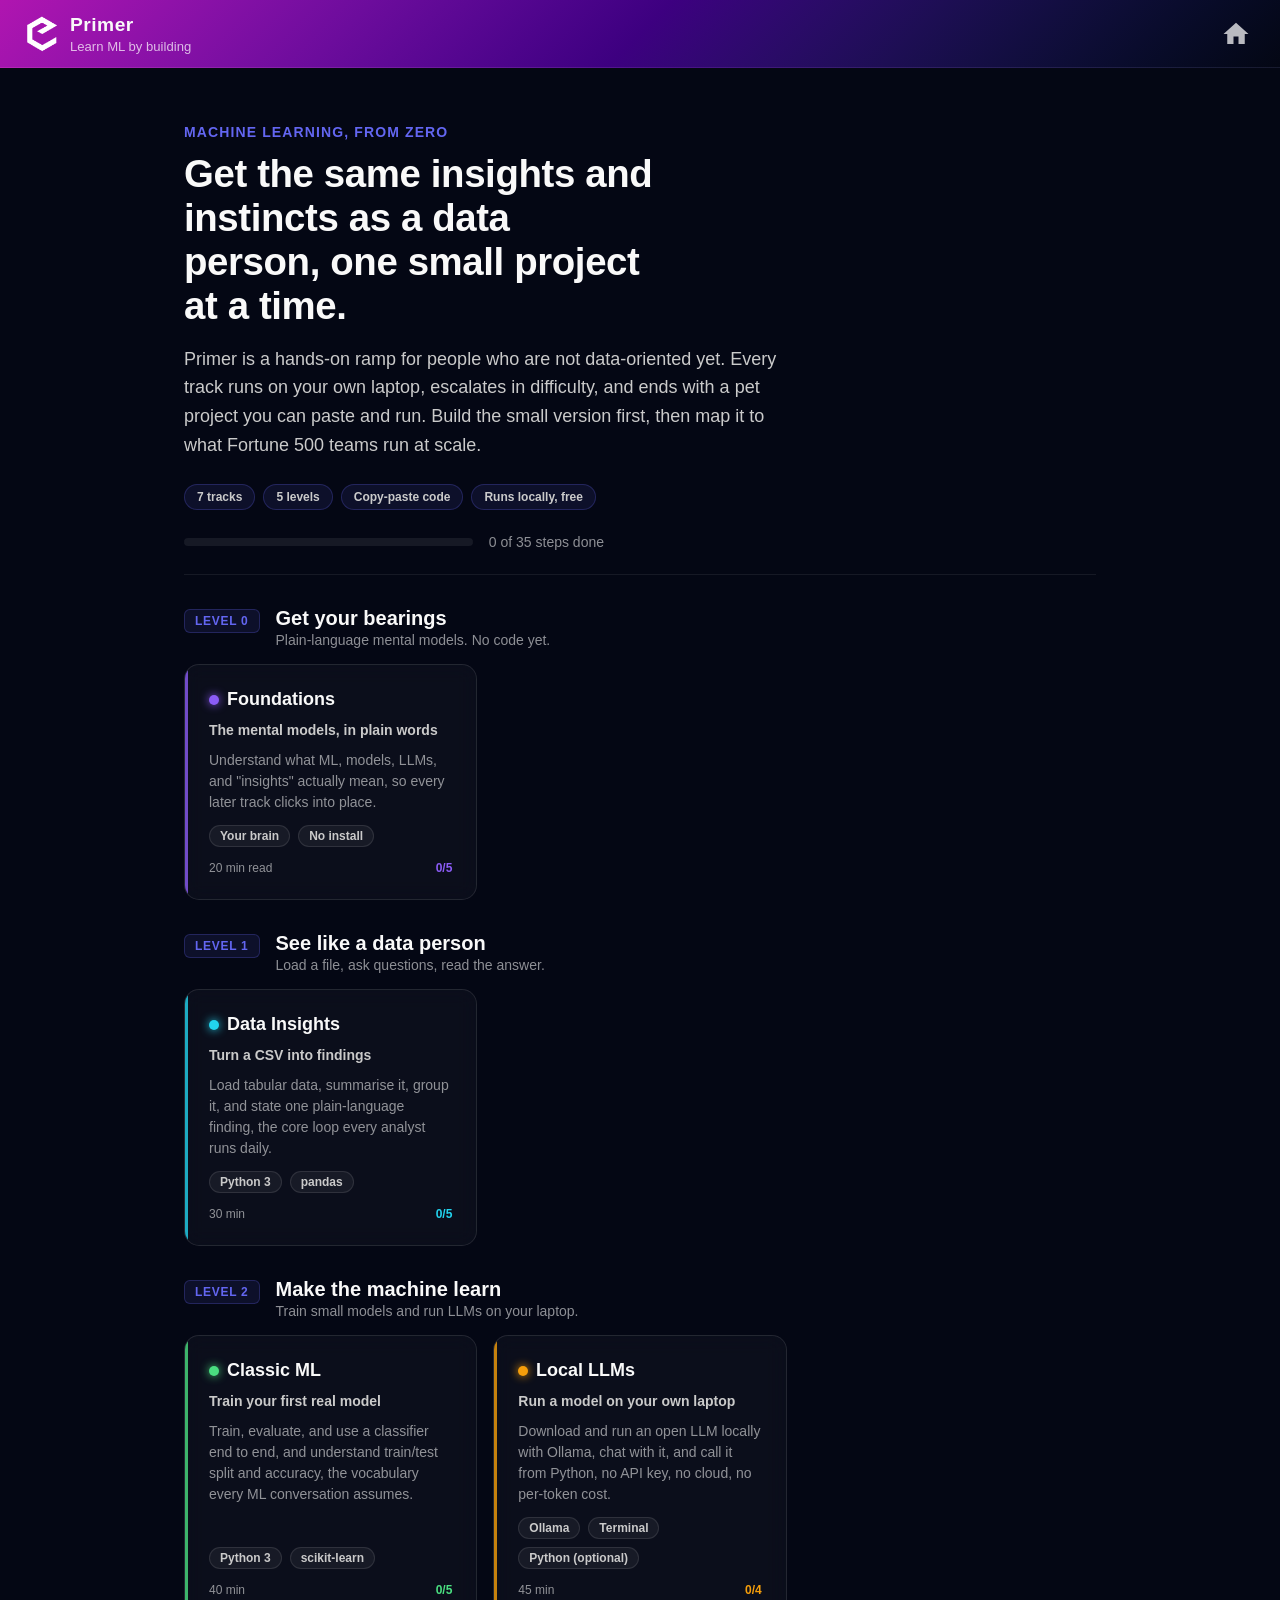
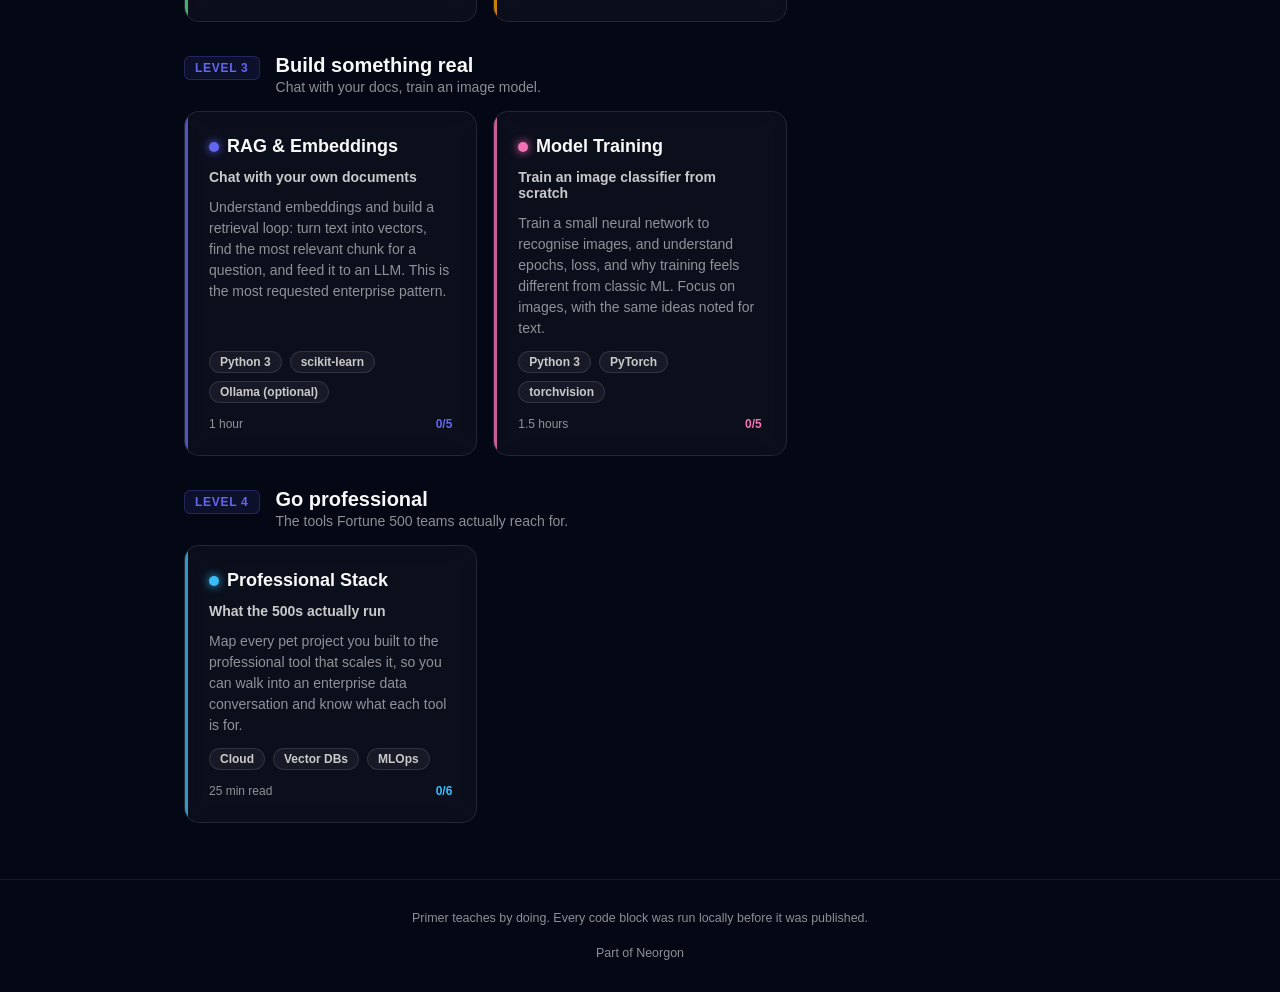
==== commit 22026b7b: "Something something dark side" ====
--- a/index.html
+++ b/index.html
@@ -29,6 +29,9 @@
   <link rel="stylesheet" href="css/neorgon-themes.css">
   <link rel="stylesheet" href="https://cdn.neorgon.org/v1.0.0/header/season.css">
   <script defer src="js/neorgon-header.js"></script>
+  <!-- Neorgon Footer Kit (vendored) — see packages/neorgon-ui/footer/README.md -->
+  <link rel="stylesheet" href="css/neorgon-footer.css">
+  <script defer src="js/neorgon-footer.js"></script>
   <script type="application/ld+json">
   {
     "@context": "https://schema.org",
@@ -73,9 +76,8 @@
     </div>
   </main>
 
-  <footer class="info-footer">
-    Primer teaches by doing. Every code block was run locally before it was published.<br>
-    Part of <a class="footer-link" href="https://neorgon.com/">Neorgon</a>
+  <footer class="neo-footer" data-footer-mode="minimal">
+    Primer teaches by doing. Every code block was run locally before it was published.
   </footer>
 
   <script type="module" src="js/app.js"></script>
--- a/css/style.css
+++ b/css/style.css
@@ -561,25 +561,8 @@
 }
 
 /* ── Footer ────────────────────────────────────────────────── */
-.info-footer {
-  text-align: center;
-  padding: var(--space-6) var(--space-6) 28px;
-  color: var(--text-muted);
-  font-size: .78em;
-  line-height: 1.8;
-  border-top: 1px solid var(--border-subtle);
-  margin-top: var(--space-8);
-}
-.footer-link {
-  color: var(--text-muted);
-  text-decoration: none;
-  transition: color var(--dur);
-}
-.footer-link:hover,
-.footer-link:focus-visible {
-  color: var(--text-secondary);
-  text-decoration: underline;
-}
+/* Footer owned by the Neorgon Footer Kit (css/neorgon-footer.css).
+   Edit packages/neorgon-ui/footer/ and re-run sync-footer.sh. */
 
 /* ── Focus styles ──────────────────────────────────────────── */
 :focus-visible {
--- a/css/neorgon-footer.css
+++ b/css/neorgon-footer.css
@@ -0,0 +1,348 @@
+/* ══════════════════════════════════════════════════════════════
+   Neorgon Footer Kit — footer.css
+   Canonical source: packages/neorgon-ui/footer/
+   Vendored per site as css/neorgon-footer.css — do not edit copies.
+   Live CDN: https://cdn.neorgon.org/v1.0.0/footer/footer.css
+   ══════════════════════════════════════════════════════════════ */
+
+:root {
+  /* Geometry */
+  --footer-pad-block: 28px;
+  --footer-pad-block-app: 14px;
+  --footer-max-w: 1100px;
+  --footer-control-h: 32px;
+
+  /* Palette — inherits the header theme tokens so ?theme=matrix and the
+     fleet-wide season.css re-skin the footer too. Fallbacks keep the kit
+     usable on a page that never loads the header kit. */
+  --footer-bg: transparent;
+  --footer-border: var(--header-border, rgba(255, 255, 255, .07));
+  --footer-border-strong: var(--header-border-strong, rgba(255, 255, 255, .22));
+  --footer-text: var(--text-muted, rgba(255, 255, 255, .55));
+  --footer-text-strong: var(--text-secondary, #cacaca);
+  --footer-accent: var(--header-accent, #e879f9);
+  --footer-surface: var(--surface-1, rgba(255, 255, 255, .03));
+  --footer-hover: var(--header-menu-hover, rgba(255, 255, 255, .08));
+
+  --footer-z-top: 150; /* back-to-top: above content, below header (200) and modals (400) */
+}
+
+/* ── Always-at-the-bottom ─────────────────────────────────────
+   Primary: any <body> that owns a .neo-footer becomes a column so
+   the footer's margin-top:auto pins it to the viewport floor on
+   short pages and flows naturally on long ones. Scoped with :has()
+   so sites without the kit are untouched.
+   Fallback (no :has()): the sticky top:100vh trick. It is the
+   fallback rather than the default because several sites set
+   `overflow-x: hidden` on body, which makes body a scroll container
+   and silently breaks sticky. */
+body:has(> .neo-footer) {
+  display: flex;
+  flex-direction: column;
+  min-height: 100vh;
+  min-height: 100dvh;
+}
+body:has(> .neo-footer) > .neo-footer { margin-top: auto; }
+
+@supports not (selector(:has(*))) {
+  body { min-height: 100vh; min-height: 100dvh; }
+  .neo-footer { position: sticky; top: 100vh; }
+}
+
+/* Wrapped layouts: when the footer lives inside a wrapper instead of
+   directly under <body>, footer.js tags the chain and the same
+   column-with-auto-margin applies one level down. */
+body.neo-footer-root {
+  display: flex;
+  flex-direction: column;
+  min-height: 100vh;
+  min-height: 100dvh;
+}
+.neo-footer-host {
+  display: flex;
+  flex-direction: column;
+  flex: 1 1 auto;
+  min-height: 0;
+}
+.neo-footer-host > .neo-footer { margin-top: auto; }
+
+/* Escape hatch: a site whose layout owns its own bottom (full-screen
+   canvas, virtualised scroller) opts out without losing kit styling. */
+.neo-footer[data-stick="off"] { margin-top: 0; position: static; }
+
+/* ── Footer shell ─────────────────────────────────────────────── */
+.neo-footer {
+  width: 100%;
+  flex-shrink: 0;
+  padding: var(--footer-pad-block) var(--space-6, 24px);
+  padding-bottom: calc(var(--footer-pad-block) + env(safe-area-inset-bottom, 0px));
+  background: var(--footer-bg);
+  border-top: 1px solid var(--footer-border);
+  color: var(--footer-text);
+  font-size: .78rem;
+  line-height: 1.7;
+  text-align: center;
+}
+
+.neo-footer-inner {
+  max-width: var(--footer-max-w);
+  margin: 0 auto;
+}
+
+/* Site-authored copy (privacy note, data provenance, disclaimer) */
+.neo-footer-note { margin: 0; }
+.neo-footer-note + .neo-footer-note { margin-top: 6px; }
+
+/* Links — .neo-footer a is styled broadly so retrofitted markup that
+   still uses .footer-link inherits the right treatment for free. */
+.neo-footer a {
+  color: var(--footer-text);
+  text-decoration: none;
+  border-radius: 4px;
+  transition: color var(--dur, 200ms) ease;
+}
+.neo-footer a:hover,
+.neo-footer a:focus-visible { color: var(--footer-text-strong); text-decoration: underline; }
+.neo-footer a:focus-visible { outline: 2px solid var(--footer-accent); outline-offset: 3px; }
+
+/* ── Meta bar (built by footer.js) ────────────────────────────── */
+.neo-footer-bar {
+  display: flex;
+  flex-wrap: wrap;
+  align-items: center;
+  justify-content: center;
+  gap: 6px 12px;
+  max-width: var(--footer-max-w);
+  margin: 0 auto;
+}
+.neo-footer-inner + .neo-footer-bar { margin-top: 14px; }
+
+/* Right-hand cluster in content mode (© stays left) */
+.neo-footer-bar-group {
+  display: flex;
+  flex-wrap: wrap;
+  align-items: center;
+  gap: 6px 12px;
+}
+
+.neo-footer-sep { opacity: .4; user-select: none; }
+
+/* Version / updated stamps — mono + tabular so they never jitter */
+.neo-footer-stamp {
+  font-family: ui-monospace, SFMono-Regular, "SF Mono", Menlo, monospace;
+  font-variant-numeric: tabular-nums;
+  font-size: .95em;
+  opacity: .8;
+}
+
+/* ── Mode: minimal (default) — the one-liner most tool sites use ── */
+.neo-footer[data-footer-mode="minimal"] .neo-footer-bar { font-size: 1em; }
+
+/* ── Mode: app — slim, low-contrast, stays out of the way ───────── */
+.neo-footer[data-footer-mode="app"] {
+  padding-top: var(--footer-pad-block-app);
+  padding-bottom: calc(var(--footer-pad-block-app) + env(safe-area-inset-bottom, 0px));
+  font-size: .72rem;
+  background: var(--footer-surface);
+}
+.neo-footer[data-footer-mode="app"] .neo-footer-inner,
+.neo-footer[data-footer-mode="app"] .neo-footer-bar {
+  max-width: none;
+  display: flex;
+  flex-wrap: wrap;
+  align-items: center;
+  justify-content: center;
+  gap: 4px 12px;
+}
+@media (min-width: 701px) {
+  .neo-footer[data-footer-mode="app"] .neo-footer-inner { justify-content: flex-start; }
+  .neo-footer[data-footer-mode="app"] .neo-footer-bar { justify-content: flex-end; margin-top: 0; }
+  .neo-footer[data-footer-mode="app"] {
+    display: flex;
+    align-items: center;
+    justify-content: space-between;
+    gap: 16px;
+  }
+  .neo-footer[data-footer-mode="app"] .neo-footer-inner { flex: 1 1 auto; }
+}
+
+/* ── Mode: content — brand block + link columns + bottom bar ────── */
+.neo-footer[data-footer-mode="content"] { text-align: left; padding-top: 40px; }
+.neo-footer[data-footer-mode="content"] .neo-footer-inner {
+  display: grid;
+  grid-template-columns: minmax(0, 1.1fr) minmax(0, 2fr);
+  gap: 32px;
+}
+.neo-footer-brand { display: flex; flex-direction: column; gap: 10px; }
+.neo-footer-logo {
+  height: 28px;
+  width: auto;
+  align-self: flex-start;
+  filter: brightness(0) invert(1);
+  opacity: .75;
+}
+.neo-footer-tagline { margin: 0; max-width: 34ch; }
+
+.neo-footer-cols {
+  display: grid;
+  grid-template-columns: repeat(auto-fit, minmax(140px, 1fr));
+  gap: 24px;
+}
+.neo-footer-col { display: flex; flex-direction: column; gap: 8px; }
+.neo-footer-col h2,
+.neo-footer-col h3 {
+  margin: 0 0 2px;
+  font-size: .72rem;
+  font-weight: 600;
+  letter-spacing: .08em;
+  text-transform: uppercase;
+  color: var(--footer-text-strong);
+}
+.neo-footer-col a { line-height: 1.5; }
+
+.neo-footer[data-footer-mode="content"] .neo-footer-bar {
+  justify-content: space-between;
+  margin-top: 28px;
+  padding-top: 18px;
+  border-top: 1px solid var(--footer-border);
+}
+
+/* ── Theme switcher (opt-in: <meta name="neo-theme-switcher" content="footer">) */
+.neo-footer-theme { position: relative; display: inline-flex; }
+.neo-footer-theme-toggle {
+  display: inline-flex;
+  align-items: center;
+  gap: 6px;
+  height: var(--footer-control-h);
+  padding: 0 10px;
+  border: 1px solid var(--footer-border);
+  border-radius: 999px;
+  background: transparent;
+  color: var(--footer-text);
+  font: inherit;
+  cursor: pointer;
+  transition: color var(--dur, 200ms), border-color var(--dur, 200ms), background var(--dur, 200ms);
+}
+.neo-footer-theme-toggle:hover,
+.neo-footer-theme-toggle[aria-expanded="true"] {
+  color: var(--footer-text-strong);
+  border-color: var(--footer-border-strong);
+  background: var(--footer-hover);
+}
+.neo-footer-theme-toggle svg { width: 15px; height: 15px; display: block; }
+
+.neo-footer-menu {
+  position: absolute;
+  bottom: calc(100% + 8px);
+  right: 0;
+  min-width: 170px;
+  margin: 0;
+  padding: 6px;
+  list-style: none;
+  background: var(--header-menu-bg, #10142a);
+  border: 1px solid var(--footer-border-strong);
+  border-radius: 10px;
+  box-shadow: 0 -10px 30px rgba(0, 0, 0, .5);
+  display: none;
+  text-align: left;
+  z-index: 2;
+}
+.neo-footer-menu.open { display: block; }
+.neo-footer-menu button {
+  display: flex;
+  align-items: center;
+  gap: 10px;
+  width: 100%;
+  padding: 9px 11px;
+  border: none;
+  border-radius: 6px;
+  background: none;
+  color: var(--header-text, #f9f9f9);
+  font: inherit;
+  font-size: .8rem;
+  text-align: left;
+  cursor: pointer;
+}
+.neo-footer-menu button:hover,
+.neo-footer-menu button:focus-visible { background: var(--footer-hover); outline: none; }
+.neo-footer-menu .theme-swatch {
+  width: 12px;
+  height: 12px;
+  border-radius: 50%;
+  flex-shrink: 0;
+  border: 1px solid rgba(255, 255, 255, .25);
+}
+.neo-footer-menu [aria-checked="true"]::after {
+  content: "✓";
+  margin-left: auto;
+  color: var(--footer-accent);
+}
+
+/* ── Back to top (built by footer.js; data-footer-top="off" disables) ── */
+.neo-top {
+  position: fixed;
+  right: 20px;
+  bottom: calc(20px + env(safe-area-inset-bottom, 0px));
+  z-index: var(--footer-z-top);
+  display: inline-flex;
+  align-items: center;
+  justify-content: center;
+  width: 40px;
+  height: 40px;
+  padding: 0;
+  border: 1px solid var(--footer-border-strong);
+  border-radius: 50%;
+  background: var(--header-menu-bg, #10142a);
+  color: var(--footer-text-strong);
+  cursor: pointer;
+  opacity: 0;
+  visibility: hidden;
+  transform: translateY(8px);
+  transition: opacity var(--dur, 200ms) ease, transform var(--dur, 200ms) ease, visibility var(--dur, 200ms);
+}
+.neo-top.is-visible { opacity: .9; visibility: visible; transform: none; }
+.neo-top:hover { opacity: 1; background: var(--footer-hover); color: var(--header-text, #f9f9f9); }
+.neo-top:focus-visible { outline: 2px solid var(--footer-accent); outline-offset: 3px; opacity: 1; visibility: visible; transform: none; }
+.neo-top svg { width: 18px; height: 18px; display: block; }
+
+/* ── Mobile ───────────────────────────────────────────────────── */
+@media (max-width: 700px) {
+  .neo-footer { padding-left: var(--space-4, 16px); padding-right: var(--space-4, 16px); }
+  .neo-footer[data-footer-mode="content"] {
+    text-align: center;
+    padding-top: 32px;
+  }
+  .neo-footer[data-footer-mode="content"] .neo-footer-inner { grid-template-columns: 1fr; gap: 26px; }
+  .neo-footer-brand { align-items: center; }
+  .neo-footer-logo { align-self: center; }
+  .neo-footer-tagline { max-width: none; }
+  .neo-footer-col { align-items: center; }
+  .neo-footer[data-footer-mode="content"] .neo-footer-bar { justify-content: center; }
+  .neo-top { right: 14px; bottom: calc(14px + env(safe-area-inset-bottom, 0px)); width: 38px; height: 38px; }
+}
+
+/* ── Reduced motion ───────────────────────────────────────────── */
+@media (prefers-reduced-motion: reduce) {
+  .neo-footer a,
+  .neo-footer-theme-toggle,
+  .neo-top { transition: none; }
+  .neo-top { transform: none; }
+}
+
+/* ── Print — the footer is the only place a printed page can show
+   provenance, so expand link URLs and drop the floating control. ── */
+@media print {
+  .neo-top, .neo-footer-theme { display: none !important; }
+  .neo-footer {
+    color: #000;
+    border-top: 1px solid #999;
+    background: none;
+    page-break-inside: avoid;
+  }
+  .neo-footer a { color: #000; text-decoration: underline; }
+  .neo-footer a[href^="http"]::after {
+    content: " (" attr(href) ")";
+    font-size: .9em;
+    word-break: break-all;
+  }
+}
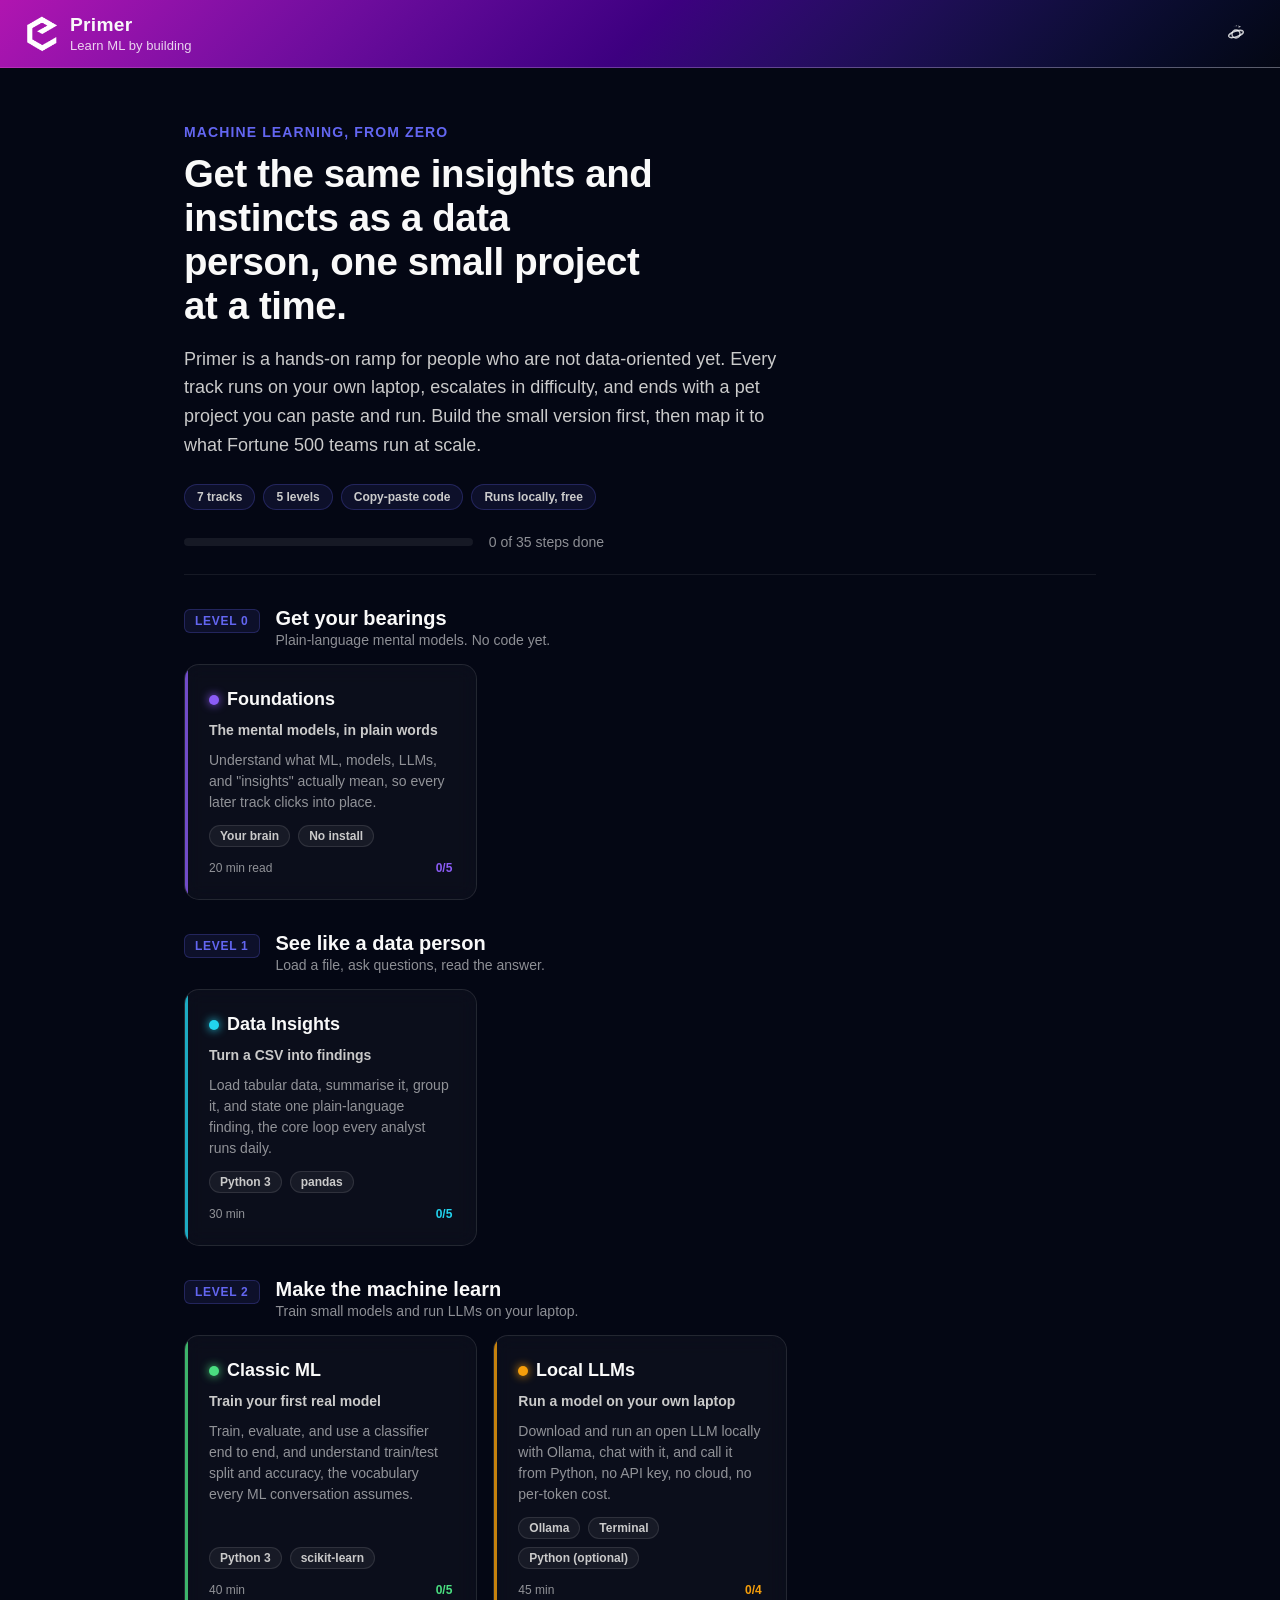
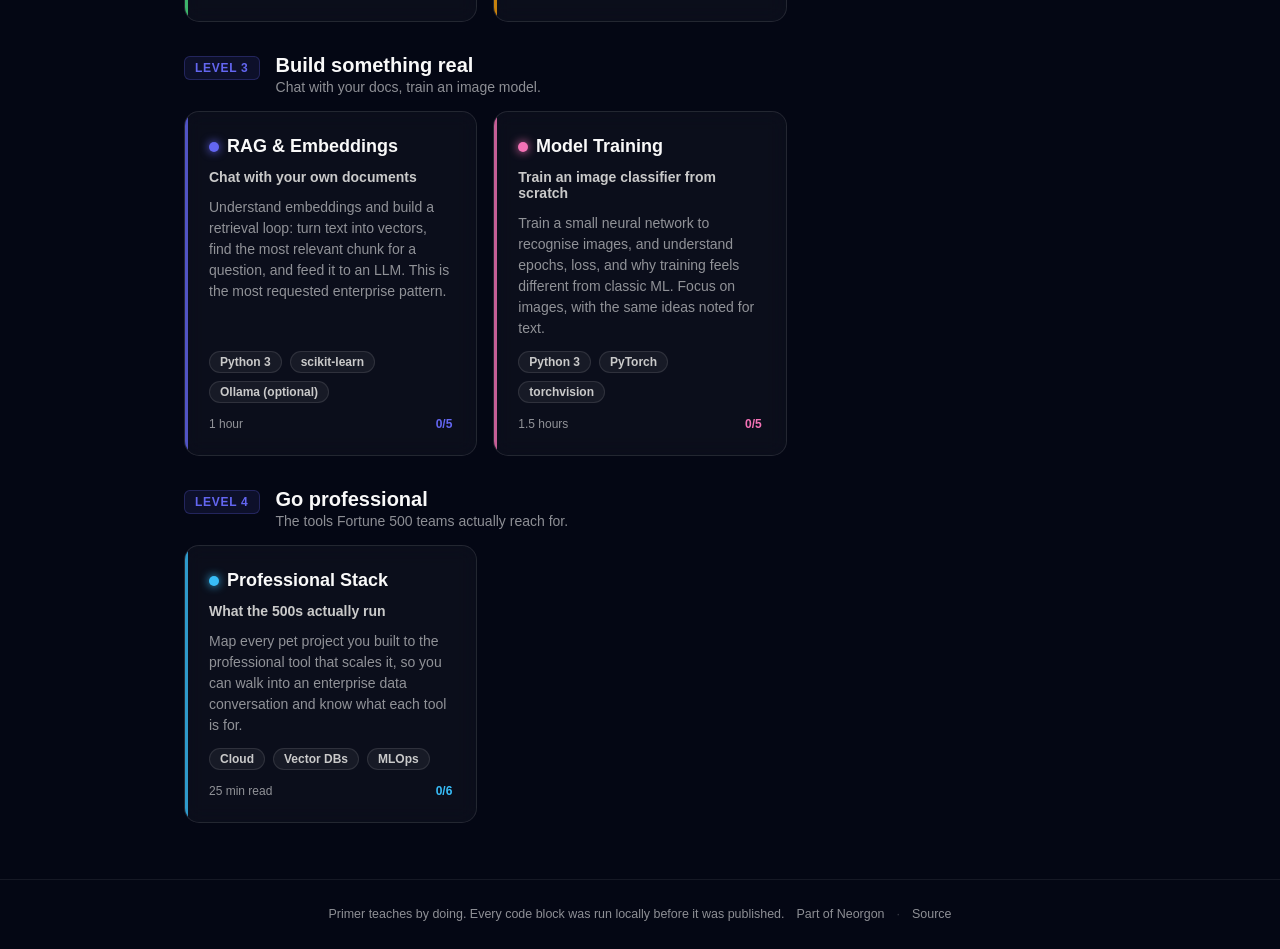
==== commit dba240d6: "feat(header): merge logo+title into one site-home link, planet hub icon, neo-repo source meta" ====
--- a/index.html
+++ b/index.html
@@ -30,6 +30,7 @@
   <link rel="stylesheet" href="https://cdn.neorgon.org/v1.0.0/header/season.css">
   <script defer src="js/neorgon-header.js"></script>
   <!-- Neorgon Footer Kit (vendored) — see packages/neorgon-ui/footer/README.md -->
+  <meta name="neo-repo" content="energon-a-secas/primer-site">
   <link rel="stylesheet" href="css/neorgon-footer.css">
   <script defer src="js/neorgon-footer.js"></script>
   <script type="application/ld+json">
@@ -53,18 +54,26 @@
   <!-- Header: no nav, no auth (Pattern A) -->
   <header class="header-bar" data-header-mode="content">
     <div class="header-logo">
-      <a href="https://neorgon.com/" target="_blank" rel="noopener noreferrer">
-        <img src="energon-classic-logo.png" class="header-logo-img" alt="Logo">
-      </a>
       <a href="#/" class="header-title-link">
+        <img src="energon-classic-logo.png" class="header-logo-img" alt="">
+        <div class="header-title-wrap">
         <h1>Primer</h1>
         <div class="header-subtitle">Learn ML by building</div>
+      
+        </div>
       </a>
     </div>
     <div class="header-right">
       <a class="header-home" href="https://neorgon.com/" title="neorgon.com" aria-label="Neorgon home">
-        <svg viewBox="0 0 24 24" fill="currentColor" xmlns="http://www.w3.org/2000/svg">
-          <path d="M10 20v-6h4v6h5v-8h3L12 3 2 12h3v8z"/>
+        <svg class="nh-hub-icon" viewBox="0 0 24 24" fill="none" stroke="currentColor" stroke-width="1.5" stroke-linecap="round" stroke-linejoin="round" xmlns="http://www.w3.org/2000/svg" aria-hidden="true">
+          <circle cx="12" cy="12" r="4.4"/>
+          <ellipse cx="12" cy="12" rx="8.4" ry="3" transform="rotate(-18 12 12)"/>
+          <g class="nh-orbit">
+            <path d="M17.5 4.2 14.2 2.7l.9 1.4-.6 1.1z" fill="currentColor" stroke="none"/>
+            <circle cx="12.6" cy="3" r=".7" fill="currentColor" stroke="none" opacity=".55"/>
+            <circle cx="11.1" cy="3.3" r=".55" fill="currentColor" stroke="none" opacity=".35"/>
+            <circle cx="9.8" cy="3.7" r=".4" fill="currentColor" stroke="none" opacity=".2"/>
+          </g>
         </svg>
       </a>
     </div>
--- a/css/neorgon-header.css
+++ b/css/neorgon-header.css
@@ -10,11 +10,21 @@
   --header-h: 68px;
   --header-h-app: 56px;
   --header-control-h: 40px; /* every header control (buttons, ⋯, palette, home) shares this height */
+  /* Logo height. A token, not a literal, so a site can make the mark carry more
+     weight without forking the kit. Default 36px = the historical value, so
+     nothing changes for a site that never sets it. The bar is 68px with no
+     vertical padding, so ~52px is the practical ceiling before the mark starts
+     to look wedged against the edges. */
+  --header-logo-h: 36px;
+  --header-logo-h-mobile: 28px;
 
   /* Palette — themes override these (see themes.css) */
   --header-bg-start: #B015B0;
   --header-bg-mid: #3D0080;
   --header-bg-end: #040714;
+  /* Kept here for anything that references the composed gradient, but the
+     authoritative copy is re-declared on .header-bar below — see the note
+     there before changing either. */
   --header-bg: linear-gradient(in oklch 135deg, var(--header-bg-start) 0%, var(--header-bg-mid) 50%, var(--header-bg-end) 100%);
   --header-glass: rgba(0, 9, 18, .35);
   --header-text: #f9f9f9;
@@ -24,7 +34,256 @@
   --header-accent: #e879f9;
   --header-menu-bg: #10142a;
   --header-menu-hover: rgba(255, 255, 255, .08);
-}
+
+  /* Focus ring — near-white with a whisper of the brand hue so it never
+     reads as a stray browser default. 5.77:1 (bright end) to 17.98:1
+     (dark end) against the bar, 16.54:1 on the menu. Themes may override. */
+  --header-focus: oklch(0.97 0.02 320);
+  --header-focus-w: 2px;
+
+  /* Icon sizing. Two tokens: a filled glyph reads heavier than a stroked
+     one in the same box, so the solid home icon is set smaller to match
+     optically. */
+  --header-icon: 22px;        /* stroked glyphs (palette) */
+  --header-icon-solid: 20px;  /* filled glyphs (home) */
+
+  /* ease-out-quart: fast start, long settle, no overshoot. */
+  --header-ease: cubic-bezier(.22, 1, .36, 1);
+  --header-ease-in: cubic-bezier(.55, 0, 1, .45);
+}
+
+/* Colour judgements about the DEFAULT gradient specifically. Scoped to
+   html:not([data-theme]) because themes.css sets these per theme at the
+   same specificity as :root — a :root override here would silently
+   overwrite all five palettes. Every consumer below pairs them with a
+   var() fallback to the theme's own token. */
+html:not([data-theme]) {
+  /* --header-border-strong (.22) measures 1.91-1.95:1 on the bar, below
+     the 3:1 WCAG 1.4.11 needs for a control boundary. .42 gives 3.73-4.02:1. */
+  --header-control-border: rgba(255, 255, 255, .42);
+
+  /* --header-bg-end (#040714) is identical to the standard page
+     background, so a flat hairline measures 1.14:1 on the right half.
+     The bar's luminance swings 43x left-to-right, so the edge ramps too. */
+  --header-edge-from: rgba(255, 255, 255, .10);
+  --header-edge-to: rgba(255, 255, 255, .34);
+
+  /* .72 measures 4.14:1 at the start of the subtitle span — below AA.
+     Split from the icon colour, which only needs 3:1 as non-text. */
+  --header-text-dim: rgba(255, 255, 255, .82);
+  --header-icon-color: rgba(255, 255, 255, .78);
+}
+
+/* ══════════════════════════════════════════════════════════════
+   SKINS — site-level identity, opt-in per site
+   ────────────────────────────────────────────────────────────
+   A skin replaces the default magenta gradient for ONE site whose
+   own palette clashes with it. Set it in the site's markup:
+
+     <header class="header-bar" data-header-mode="content"
+             data-header-skin="brass">
+
+   This is NOT the theme system. Precedence, by design:
+
+     visitor choice (?theme= / cookie)  >  season (CDN)  >  skin  >  kit default
+
+   A site that should sit out every season keeps its skin with
+   `<html lang="en" data-season="off">` — see season.css. That declines
+   the fleet's decoration only; a visitor's ?theme= still wins.
+
+   Named skins below are the reusable ones. For a one-off palette no
+   other site would share, use `data-header-skin="custom"` and declare
+   the tokens in the site's own CSS — contract at the end of this block.
+
+   Two cascade facts make that ordering work, and both are easy to
+   get wrong:
+
+   1. A declaration ON .header-bar beats a value INHERITED from
+      <html>, whatever the specificity. Visitor themes declare on
+      <html>, so every skin is scoped `html:not([data-theme])` —
+      the moment a visitor picks a theme, all skins stop matching.
+   2. Season rules in season.css carry a matching
+      `[data-header-skin]` selector one step more specific than the
+      skin rules below, so an armed season still flips skinned
+      sites. Do not raise the specificity here without raising it
+      there too, or skinned sites will silently sit out the season.
+
+   Each skin re-tunes the edge ramp and control border for its own
+   surface — those defaults are calibrated to the magenta gradient
+   and are wrong on a black bar.
+   ══════════════════════════════════════════════════════════════ */
+
+/* ink — near-black neutral. The default choice for a site whose
+   palette the magenta gradient fights. */
+html:not([data-theme]) .header-bar[data-header-skin="ink"] {
+  --header-bg-start: #14161c;
+  --header-bg-mid: #0b0d12;
+  --header-bg-end: #050609;
+  --header-glass: rgba(10, 12, 16, .55);
+  --header-accent: #cbd5e1;
+  --header-text: #f4f4f5;
+  --header-text-dim: rgba(255, 255, 255, .78);
+  --header-icon-color: rgba(255, 255, 255, .74);
+  --header-border: rgba(255, 255, 255, .09);
+  --header-border-strong: rgba(255, 255, 255, .24);
+  --header-control-border: rgba(255, 255, 255, .44);
+  --header-menu-bg: #14161c;
+  --header-menu-hover: rgba(255, 255, 255, .09);
+  /* A near-black bar sits close to the page in luminance at BOTH ends,
+     so the edge has to be brighter than the gradient's ramp. */
+  --header-edge-from: rgba(255, 255, 255, .26);
+  --header-edge-to: rgba(255, 255, 255, .26);
+}
+
+/* carbon — flat true black, no gradient. The most restrained option;
+   the hairline does all the separating. */
+html:not([data-theme]) .header-bar[data-header-skin="carbon"] {
+  --header-bg-start: #08080a;
+  --header-bg-mid: #08080a;
+  --header-bg-end: #08080a;
+  --header-glass: rgba(0, 0, 0, .6);
+  --header-accent: #e5e5e5;
+  --header-text: #fafafa;
+  --header-text-dim: rgba(255, 255, 255, .76);
+  --header-icon-color: rgba(255, 255, 255, .72);
+  --header-border: rgba(255, 255, 255, .12);
+  --header-border-strong: rgba(255, 255, 255, .26);
+  --header-control-border: rgba(255, 255, 255, .46);
+  --header-menu-bg: #101012;
+  --header-menu-hover: rgba(255, 255, 255, .1);
+  --header-edge-from: rgba(255, 255, 255, .3);
+  --header-edge-to: rgba(255, 255, 255, .3);
+}
+
+/* brass — warm dark, tuned to incident-runbook's #b8935f / #d8b280
+   accents and its #040714 page background. */
+html:not([data-theme]) .header-bar[data-header-skin="brass"] {
+  --header-bg-start: #2a2114;
+  --header-bg-mid: #16120c;
+  --header-bg-end: #040714;
+  --header-glass: rgba(22, 18, 12, .5);
+  --header-accent: #d8b280;
+  --header-text: #f7f3ea;
+  --header-text-dim: rgba(247, 243, 234, .8);
+  --header-icon-color: rgba(216, 178, 128, .86);
+  --header-border: rgba(216, 178, 128, .2);
+  --header-border-strong: rgba(216, 178, 128, .38);
+  --header-control-border: rgba(216, 178, 128, .55);
+  --header-menu-bg: #17130d;
+  --header-menu-hover: rgba(216, 178, 128, .14);
+  --header-edge-from: rgba(216, 178, 128, .22);
+  --header-edge-to: rgba(216, 178, 128, .34);
+}
+
+/* slate — cool blue-grey. Neutral without going fully black. */
+html:not([data-theme]) .header-bar[data-header-skin="slate"] {
+  --header-bg-start: #33415a;
+  --header-bg-mid: #1e293b;
+  --header-bg-end: #0b1120;
+  --header-glass: rgba(15, 23, 42, .5);
+  --header-accent: #7dd3fc;
+  --header-text: #f1f5f9;
+  --header-text-dim: rgba(241, 245, 249, .8);
+  --header-icon-color: rgba(226, 232, 240, .78);
+  --header-border: rgba(148, 163, 184, .2);
+  --header-border-strong: rgba(148, 163, 184, .36);
+  --header-control-border: rgba(203, 213, 225, .5);
+  --header-menu-bg: #16202f;
+  --header-menu-hover: rgba(148, 163, 184, .16);
+  --header-edge-from: rgba(148, 163, 184, .18);
+  --header-edge-to: rgba(148, 163, 184, .34);
+}
+
+/* aurora — deep teal into cyan. For data/monitoring surfaces. */
+html:not([data-theme]) .header-bar[data-header-skin="aurora"] {
+  --header-bg-start: #0e7490;
+  --header-bg-mid: #0a3d4d;
+  --header-bg-end: #040714;
+  --header-glass: rgba(8, 51, 68, .5);
+  --header-accent: #67e8f9;
+  --header-text: #ecfeff;
+  --header-text-dim: rgba(236, 254, 255, .82);
+  --header-icon-color: rgba(165, 243, 252, .82);
+  --header-border: rgba(103, 232, 249, .2);
+  --header-border-strong: rgba(103, 232, 249, .36);
+  --header-control-border: rgba(165, 243, 252, .5);
+  --header-menu-bg: #07222c;
+  --header-menu-hover: rgba(103, 232, 249, .14);
+  --header-edge-from: rgba(103, 232, 249, .2);
+  --header-edge-to: rgba(103, 232, 249, .32);
+}
+
+/* ember — warm amber into rust. For alert/ops surfaces that want
+   warmth without reading as the danger theme. */
+html:not([data-theme]) .header-bar[data-header-skin="ember"] {
+  --header-bg-start: #9a3412;
+  --header-bg-mid: #4a1608;
+  --header-bg-end: #040714;
+  --header-glass: rgba(74, 22, 8, .5);
+  --header-accent: #fbbf24;
+  --header-text: #fff7ed;
+  --header-text-dim: rgba(255, 247, 237, .82);
+  --header-icon-color: rgba(253, 230, 138, .84);
+  --header-border: rgba(251, 191, 36, .2);
+  --header-border-strong: rgba(251, 191, 36, .36);
+  --header-control-border: rgba(253, 230, 138, .5);
+  --header-menu-bg: #23120a;
+  --header-menu-hover: rgba(251, 191, 36, .14);
+  --header-edge-from: rgba(251, 191, 36, .2);
+  --header-edge-to: rgba(251, 191, 36, .32);
+}
+
+/* jade — clinical emerald. Tuned to headpain-site's #059669 / #10b981
+   accents on its #040714 page. For calm medical/health surfaces where
+   both the magenta default and ember's warning-warmth read wrong. */
+html:not([data-theme]) .header-bar[data-header-skin="jade"] {
+  --header-bg-start: #065f46;
+  --header-bg-mid: #043b2c;
+  --header-bg-end: #040714;
+  --header-glass: rgba(4, 59, 44, .5);
+  --header-accent: #6ee7b7;
+  --header-text: #ecfdf5;
+  --header-text-dim: rgba(236, 253, 245, .82);
+  --header-icon-color: rgba(167, 243, 208, .84);
+  --header-border: rgba(110, 231, 183, .2);
+  --header-border-strong: rgba(110, 231, 183, .36);
+  --header-control-border: rgba(167, 243, 208, .5);
+  --header-menu-bg: #08251c;
+  --header-menu-hover: rgba(110, 231, 183, .14);
+  --header-edge-from: rgba(110, 231, 183, .2);
+  --header-edge-to: rgba(110, 231, 183, .32);
+}
+
+/* ── custom — a site-authored skin ────────────────────────────────
+   For a one-off palette that no named skin fits and that no other
+   site would reuse. The kit deliberately ships NO tokens for this
+   value: the site supplies them, and the kit stays out of the way.
+
+     <header class="header-bar" data-header-skin="custom">
+
+   In the site's own css/style.css, copy this selector EXACTLY — the
+   scoping and the specificity are the whole contract:
+
+     html:not([data-theme]) .header-bar[data-header-skin="custom"] {
+       --header-bg-start: …;  --header-bg-mid: …;  --header-bg-end: …;
+       --header-accent: …;    --header-text: …;    --header-text-dim: …;
+       --header-icon-color: …; --header-border: …; --header-border-strong: …;
+       --header-control-border: …; --header-menu-bg: …; --header-menu-hover: …;
+       --header-edge-from: …; --header-edge-to: …;
+     }
+
+   Why that exact selector, and nothing shorter:
+     · `html:not([data-theme])` makes the skin collapse the instant a
+       visitor picks a theme. Drop it and the site ignores ?theme=.
+     · `[data-header-skin="custom"]` puts it at (0,3,1) — above the
+       kit default, below an armed season's (0,4,2) skin variant. A
+       bare `.header-bar { --header-bg-start: … }` is only (0,1,0)
+       and the kit's own defaults would beat it.
+   Set only the three gradient stops if that is all that clashes; the
+   bar re-composes --header-bg from them (see .header-bar below).
+   Only the three stops + accent are usually enough — but re-tune the
+   edge ramp too if the bar is much darker or lighter than the default
+   magenta, which those values are calibrated against. */
 
 /* ── Bar ─────────────────────────────────────────────────────── */
 .header-bar {
@@ -36,9 +295,35 @@
   gap: var(--space-3, 12px);
   height: var(--header-h);
   padding: 0 var(--space-6, 24px);
+  /* Re-composed HERE, not only at :root. A custom property's var()
+     references resolve on the element where that property is declared, so a
+     --header-bg built at :root bakes in :root's start/mid/end and ignores any
+     override made further down the tree. Declaring it on .header-bar means
+     skins (and any site override on the bar) only need to set the three
+     stops. Themes still work: they set the stops on <html>, which inherits
+     down to here before this resolves. */
+  --header-bg: linear-gradient(in oklch 135deg, var(--header-bg-start) 0%, var(--header-bg-mid) 50%, var(--header-bg-end) 100%);
   background: var(--header-bg);
   border-bottom: 1px solid var(--header-border);
   color: var(--header-text);
+  --header-h-cur: var(--header-h);
+}
+
+/* Bottom edge as a ramp, not a flat hairline (see --header-edge-*).
+   Degrades to the theme's flat --header-border where unsupported or
+   where a theme defines no ramp of its own. */
+html:not([data-theme]) .header-bar {
+  border-image: linear-gradient(
+    to right,
+    var(--header-edge-from, rgba(255, 255, 255, .10)),
+    var(--header-edge-to, rgba(255, 255, 255, .34))
+  ) 1;
+}
+/* Hub is a floating glass plate, not a band welded to the page — the
+   ramp would read as a seam. */
+html:not([data-theme]) .header-bar[data-header-mode="hub"] {
+  border-image: none;
+  border-bottom-color: var(--header-border);
 }
 
 /* Mode: hub — transparent cozy glass, no gradient */
@@ -51,11 +336,27 @@
 /* Mode: app — slim, auto-hides on scroll down (JS toggles .header-hidden) */
 .header-bar[data-header-mode="app"] {
   height: var(--header-h-app);
-  transition: transform .25s ease;
-}
-.header-bar[data-header-mode="app"].header-hidden {
+  --header-h-cur: var(--header-h-app);
+}
+
+/* Auto-hide. `app` mode has it by definition; every other mode opts in with
+   data-header-autohide="on" and keeps its own height and background. */
+.header-bar[data-header-mode="app"],
+.header-bar[data-header-autohide="on"] {
+  transition: transform .26s var(--header-ease, ease);
+}
+/* Leaving accelerates away; returning decelerates in. Same budget. */
+.header-bar[data-header-mode="app"].header-hidden,
+.header-bar[data-header-autohide="on"].header-hidden {
   transform: translateY(-100%);
-}
+  transition-duration: .2s;
+  transition-timing-function: var(--header-ease-in, ease);
+}
+/* Keyboard focus entering a hidden bar reveals it: focus must never sit
+   on an off-screen control (WCAG 2.4.7, and 2.2's 2.4.11). header.js
+   drops the class on focusin so the next scroll decision agrees with
+   what is painted; this rule covers the frame in between. */
+.header-bar.header-hidden:focus-within { transform: none; }
 
 /* ── Logo block ──────────────────────────────────────────────── */
 .header-logo {
@@ -66,28 +367,76 @@
   min-width: 0;
 }
 .header-logo-img {
-  height: 36px;
+  height: var(--header-logo-h, 36px);
   width: auto;
   flex-shrink: 0;
   display: block;
   filter: brightness(0) invert(1);
-  transition: transform .3s cubic-bezier(.34, 1.56, .64, 1);
-}
-.header-logo-img:hover { transform: scale(1.14) rotate(-9deg); }
-
-.header-title-link { text-decoration: none; color: inherit; min-width: 0; }
+  transition: transform .28s var(--header-ease, ease);
+}
+.header-logo-img:hover,
+.header-title-link:hover .header-logo-img { transform: scale(1.06) rotate(-4deg); }
+
+/* min-height also fixes a target-size failure: at <=700px the subtitle is
+   hidden and this link collapses to 22px, under the 24px WCAG 2.5.8
+   minimum. The parent centres it, so it grows symmetrically — no shift. */
+.header-title-link {
+  text-decoration: none;
+  color: inherit;
+  min-width: 0;
+  display: flex;
+  flex-direction: column;
+  justify-content: center;
+  min-height: var(--header-control-h);
+}
+/* Current contract: mark + name are ONE anchor to the site's own home
+   (the img rides inside .header-title-link with alt=""), so the link's
+   accessible name is the title text and the logo stops being a second,
+   differently-behaved link. Scoped with :has() so the retired two-anchor
+   markup keeps rendering unchanged wherever it still exists. */
+.header-title-link:has(> .header-logo-img, > picture) {
+  flex-direction: row;
+  align-items: center;
+  gap: 10px;
+}
+.header-title-wrap {
+  display: flex;
+  flex-direction: column;
+  justify-content: center;
+  min-width: 0;
+}
+/* The one visible cue that the name is a control: the title warms to the
+   accent on hover. Kept subtle; the cursor and the logo tilt do the rest. */
+.header-logo h1 { transition: color .2s var(--header-ease, ease); }
+.header-title-link:hover h1 { color: var(--header-accent); }
+/* rem, not em: a shared component must not rescale because a site set its
+   own body font-size. 1.2rem == 19.2px == today's rendered size.
+
+   `margin: 0` for the same reason, and it is load-bearing: the UA gives h1
+   `.67em 0`, which at this size is 12.86px above and below. The kit never
+   reset it, so the title block came out 67px inside app mode's fixed 56px
+   bar — the title rode high and the subtitle hung out of the header into the
+   page. It looked fine on most sites only because they link the CDN
+   `styles/base.css`, whose `*` reset zeroed it for us; the sites that don't
+   (headpain, autopilot, references-api in app mode) showed the real geometry. */
 .header-logo h1 {
-  font-size: 1.2em;
+  margin: 0;
+  font-size: 1.2rem;
   font-weight: 600;
-  letter-spacing: .5px;
+  line-height: 1.2;
+  letter-spacing: .015em;
   color: var(--header-text);
   white-space: nowrap;
 }
+/* All four sides declared, so a site that authors the subtitle as a <p>
+   rather than a <div> does not reintroduce the same UA margin. */
 .header-subtitle {
-  font-size: .82em;
+  font-size: .8125rem;
+  line-height: 1.25;
   color: var(--header-text-dim);
   font-weight: 500;
-  margin-top: 3px;
+  margin: 2px 0 0;
+  letter-spacing: .005em;
   white-space: nowrap;
 }
 
@@ -126,6 +475,95 @@
   align-items: center;
 }
 
+/* Same guarantee one level down, for the kit's own grouping idiom.
+   header.js already knows .header-btn-group as a unit that travels into the ⋯
+   menu whole; the geometry rule above did not, so a grouped button kept its
+   own height and the row went ragged — pathfinder shipped 37px Fit/Clear
+   buttons flanked by 40px icon controls. Scoped to a group still sitting in
+   the bar: once the ⋯ menu adopts it the selector stops matching and menu
+   styling takes over, which is the same boundary the direct-child rule draws.
+   Deliberately NOT `> div > *` — battlecard's .bc-menu-wrap holds dropdown
+   items that are not bar controls and must not be stretched to 40px. */
+.header-actions > .header-btn-group > .btn,
+.header-actions > .header-btn-group > .nav-link,
+.header-actions > .header-btn-group > button,
+.header-actions > .header-btn-group > a {
+  height: var(--header-control-h);
+  min-height: 0;
+  box-sizing: border-box;
+  display: inline-flex;
+  align-items: center;
+}
+
+/* Appearance fallback for action buttons.
+   The kit enforces geometry on .header-actions children but never styled
+   them, so a site that uses the canonical .btn / .nav-link classes without
+   defining them renders a raw browser button inside the header
+   (incident-runbook hit exactly this). Wrapped in :where() so the whole
+   rule has ZERO specificity — every site's own .btn/.nav-link styling
+   still wins, and this only shows through where nothing else applies. */
+:where(.header-actions) > :where(.btn, .nav-link, button, a) {
+  padding: 0 12px;
+  border: 1px solid var(--header-border-strong);
+  border-radius: 6px;
+  background: transparent;
+  color: var(--header-text);
+  font: inherit;
+  font-size: .875rem;
+  font-weight: 500;
+  line-height: 1;
+  text-decoration: none;
+  cursor: pointer;
+  transition: background .2s var(--header-ease, ease),
+              border-color .2s var(--header-ease, ease);
+}
+:where(.header-actions) > :where(.btn, .nav-link, button, a):hover {
+  background: var(--header-menu-hover);
+  border-color: var(--header-control-border, var(--header-border-strong));
+}
+
+/* An icon-only control has no label to pad around, and the fallback above
+   assumes there is one. Its 12px side padding lands inside a border-box
+   control the site already sized square, leaving 40 - 24 - 2 = 14px of
+   content — and an SVG is a flex item that will shrink into it. neorgon-site's
+   GitHub mark rendered 14x26 and hiring-pack's 10x24 before this rule.
+
+   Specificity note, because it is not what the :where() wrapper suggests:
+   :has() is NOT zero-specificity — it takes the specificity of its most
+   specific argument, so `svg:only-child` puts this selector at (0,1,1), the
+   same weight as the `.header-actions > a` geometry rule above and ABOVE a
+   site's single-class `.header-link { width: 36px }`. That is deliberate and
+   matches the contract: the uniform control row is kit-owned, and a site that
+   truly needs different geometry sets --header-control-h rather than
+   restyling the control. hiring-pack declared 36px and now renders 40px. */
+:where(.header-actions) > :where(.btn, .nav-link, button, a):has(> svg:only-child) {
+  padding: 0;
+  width: var(--header-control-h);
+  justify-content: center;
+}
+
+/* …and the fallback's border does not belong on one either. .header-home is
+   an unboxed glyph, so a site that styles neither ends up with a boxed icon
+   sitting next to an unboxed one in the same row (hiring-pack shipped exactly
+   that pair). Geometry above is kit-owned at (0,1,1); appearance is not — the
+   extra :where() flattens this to zero specificity, so pathfinder and
+   cartograph, whose icon buttons are deliberately boxed to match the text
+   buttons beside them, keep their border on a single class. */
+:where(.header-actions > :where(.btn, .nav-link, button, a):has(> svg:only-child)),
+:where(.header-actions > :where(.btn, .nav-link, button, a):has(> svg:only-child)):hover {
+  border-color: transparent;
+}
+
+/* Belt and braces for the same failure: whatever padding a site declares, an
+   icon inside a header control is never the thing that gives way. Carries real
+   specificity on purpose — a squeezed icon is always a bug, never a choice. */
+.header-actions > .btn > svg,
+.header-actions > .nav-link > svg,
+.header-actions > button > svg,
+.header-actions > a > svg {
+  flex: none;
+}
+
 /* ── Theme toggle ────────────────────────────────────────────── */
 .header-theme { position: relative; display: flex; }
 .header-theme-toggle {
@@ -135,10 +573,10 @@
   width: var(--header-control-h);
   height: var(--header-control-h);
   padding: 0;
-  border: 1px solid transparent;
-  border-radius: 50%;
+  border: 1px solid var(--header-control-border, var(--header-border-strong));
+  border-radius: 6px;
   background: transparent;
-  color: var(--header-text-dim);
+  color: var(--header-icon-color, var(--header-text-dim));
   cursor: pointer;
   transition: color .2s, border-color .2s, background .2s;
 }
@@ -148,7 +586,11 @@
   border-color: var(--header-border-strong);
   background: var(--header-menu-hover);
 }
-.header-theme-toggle svg { width: 20px; height: 20px; display: block; }
+.header-theme-toggle svg {
+  width: var(--header-icon, 22px);
+  height: var(--header-icon, 22px);
+  display: block;
+}
 [data-theme]:not([data-theme=""]) .header-theme-toggle { color: var(--header-accent); }
 
 /* ── Home icon ───────────────────────────────────────────────── */
@@ -156,17 +598,42 @@
   display: flex;
   align-items: center;
   justify-content: center;
+  width: var(--header-control-h);
   height: var(--header-control-h);
   box-sizing: border-box;
-  padding: 5px;
+  padding: 0;
   border-radius: 6px;
-  color: var(--header-text-dim);
+  color: var(--header-icon-color, var(--header-text-dim));
   text-decoration: none;
   flex-shrink: 0;
-  transition: color .2s, background .2s;
+  transition: color .18s var(--header-ease, ease),
+              background .18s var(--header-ease, ease);
 }
 .header-home:hover { color: var(--header-text); background: var(--header-menu-hover); }
-.header-home svg { width: 30px; height: 30px; display: block; }
+.header-home svg {
+  width: var(--header-icon-solid, 20px);
+  height: var(--header-icon-solid, 20px);
+  display: block;
+}
+
+/* ── Hub glyph: inclined planet + orbiting rocket ────────────────
+   .header-home now carries the kit's planet SVG (markup contract in
+   the README) — the one header link to neorgon.com, tooltip
+   "neorgon.com". Idle it is a still planet with the rocket parked;
+   on hover or keyboard focus the rocket does laps, smoke trailing.
+   Stroked glyph, so it sizes with --header-icon, not the solid token. */
+.header-home svg.nh-hub-icon {
+  width: var(--header-icon, 22px);
+  height: var(--header-icon, 22px);
+}
+.header-home .nh-orbit {
+  transform-origin: 12px 12px; /* viewBox centre — the planet */
+}
+.header-home:hover .nh-orbit,
+.header-home:focus-visible .nh-orbit {
+  animation: nh-orbit-lap 1.4s linear infinite;
+}
+@keyframes nh-orbit-lap { to { transform: rotate(360deg); } }
 
 /* ── Overflow toggle (⋯) — injected by header.js ─────────────── */
 .header-overflow { position: relative; display: flex; }
@@ -175,11 +642,11 @@
   display: inline-flex;
   align-items: center;
   justify-content: center;
-  min-width: 40px;
+  min-width: var(--header-control-h);
   height: var(--header-control-h);
   box-sizing: border-box;
   padding: 0 10px;
-  border: 1px solid var(--header-border-strong);
+  border: 1px solid var(--header-control-border, var(--header-border-strong));
   border-radius: 6px;
   background: transparent;
   color: var(--header-text);
@@ -192,12 +659,23 @@
 .header-overflow-toggle:hover,
 .header-overflow-toggle[aria-expanded="true"] { background: var(--header-menu-hover); }
 
+/* Shared press feedback — these three controls are kit-owned, so the kit
+   owns their states (sites style their own .btn). */
+.header-overflow-toggle:active,
+.header-theme-toggle:active,
+.header-home:active {
+  background: var(--header-menu-hover);
+  transform: translateY(.5px);
+}
+
 /* ── Dropdown menu (overflow + theme + Export▾ groups) ─────────
    Rules: parent gets position:relative; one open at a time; Esc /
    outside click closes; arrow keys navigate (all handled by header.js) */
 .header-menu {
   position: absolute;
-  top: calc(100% + 6px);
+  /* Anchored to the BAR's bottom edge, not the button's. A 40px control
+     centred in a 68px bar put the old panel 10.5px inside the bar. */
+  top: calc(100% + (var(--header-h-cur, 68px) - var(--header-control-h)) / 2 + 8px);
   right: 0;
   min-width: 180px;
   max-height: min(60vh, 320px);
@@ -207,12 +685,26 @@
   list-style: none;
   background: var(--header-menu-bg);
   border: 1px solid var(--header-border-strong);
-  border-radius: 10px;
-  box-shadow: 0 12px 32px rgba(0, 0, 0, .5);
+  border-radius: 12px;
+  /* Contact / mid / ambient + inner top highlight, so the panel lands
+     instead of floating. */
+  box-shadow:
+    0 1px 2px rgba(0, 0, 0, .45),
+    0 8px 16px -6px rgba(0, 0, 0, .5),
+    0 24px 48px -16px rgba(0, 0, 0, .65),
+    inset 0 1px 0 rgba(255, 255, 255, .06);
+  transform-origin: top right;
   display: none;
   z-index: 1;
 }
-.header-menu.open { display: block; }
+.header-menu.open {
+  display: block;
+  animation: neo-menu-in .14s var(--header-ease, ease) both;
+}
+@keyframes neo-menu-in {
+  from { opacity: 0; transform: translateY(-6px) scale(.98); }
+  to   { opacity: 1; transform: none; }
+}
 
 .header-menu .btn,
 .header-menu .nav-link,
@@ -220,12 +712,15 @@
 .header-menu a {
   display: flex;
   align-items: center;
+  /* text-align does nothing to a flex item; without this the site's own
+     .btn { justify-content: center } wins and every row centres itself. */
+  justify-content: flex-start;
   gap: 10px;
   width: 100%;
-  min-height: 0;
-  padding: 10px 12px;
+  min-height: 44px;
+  padding: 0 12px;
   border: none;
-  border-radius: 6px;
+  border-radius: 8px;
   background: none;
   color: var(--header-text);
   font: inherit;
@@ -239,10 +734,38 @@
 .header-menu .btn:hover,
 .header-menu .nav-link:hover,
 .header-menu button:hover,
-.header-menu a:hover,
-.header-menu [role="menuitem"]:focus-visible {
+.header-menu a:hover {
   background: var(--header-menu-hover);
-  outline: none;
+}
+
+/* ── Focus visibility ─────────────────────────────────────────
+   Every focusable header control gets a real ring. outline costs no
+   layout and creates no stacking context, so app-mode transform is
+   unaffected. Longhand lists (no :is()) for universal support. */
+.header-logo a:focus-visible,
+.header-title-link:focus-visible,
+.header-actions > a:focus-visible,
+.header-actions > button:focus-visible,
+.header-actions > .btn:focus-visible,
+.header-actions > .nav-link:focus-visible,
+.header-overflow-toggle:focus-visible,
+.header-theme-toggle:focus-visible,
+.header-home:focus-visible {
+  outline: var(--header-focus-w) solid var(--header-focus);
+  outline-offset: 2px;
+}
+/* Drawn inside the item so it never collides with the menu's padding or
+   scroll edge. Covers menuitemradio/checkbox, which the old rule missed. */
+.header-menu .btn:focus-visible,
+.header-menu .nav-link:focus-visible,
+.header-menu button:focus-visible,
+.header-menu a:focus-visible,
+.header-menu [role="menuitem"]:focus-visible,
+.header-menu [role="menuitemradio"]:focus-visible,
+.header-menu [role="menuitemcheckbox"]:focus-visible {
+  outline: var(--header-focus-w) solid var(--header-focus);
+  outline-offset: -2px;
+  background: var(--header-menu-hover);
 }
 .header-menu .badge,
 .header-menu [data-badge] { margin-left: auto; }
@@ -287,16 +810,61 @@
 /* ── Mobile (≤700px): shrink, hide subtitle, JS moves non-kept
    action buttons into the ⋯ overflow menu ────────────────────── */
 @media (max-width: 700px) {
-  :root { --header-control-h: 36px; }
+  :root {
+    --header-control-h: 36px;
+    --header-icon: 20px;
+    --header-icon-solid: 18px;
+  }
   .header-bar { padding: 0 var(--space-4, 16px); gap: var(--space-2, 8px); }
   .header-subtitle { display: none; }
-  .header-logo h1 { font-size: 1em; }
-  .header-logo-img { height: 28px; }
-  .header-home svg { width: 26px; height: 26px; }
+  .header-logo h1 { font-size: 1rem; }
+  .header-logo-img { height: var(--header-logo-h-mobile, 28px); }
+  .header-right { gap: 6px; }
+  /* A 180px panel pinned to the right of a 375px viewport wastes width. */
+  .header-menu {
+    min-width: min(260px, calc(100vw - 32px));
+    max-width: calc(100vw - 32px);
+  }
 }
 
 /* ── Reduced motion ──────────────────────────────────────────── */
 @media (prefers-reduced-motion: reduce) {
-  .header-bar[data-header-mode="app"] { transition: none; }
+  .header-bar[data-header-mode="app"],
+  .header-bar[data-header-mode="app"].header-hidden,
+  .header-bar[data-header-autohide="on"],
+  .header-bar[data-header-autohide="on"].header-hidden { transition: none; }
   .header-logo-img { transition: none; }
-}
+  .header-logo-img:hover,
+  .header-title-link:hover .header-logo-img { transform: none; }
+  .header-home:hover .nh-orbit,
+  .header-home:focus-visible .nh-orbit { animation: none; }
+  .header-menu.open { animation: none; }
+  .header-overflow-toggle:active,
+  .header-theme-toggle:active,
+  .header-home:active { transform: none; }
+}
+
+/* ── Forced colors (Windows High Contrast) ────────────────────
+   The bar's hierarchy is carried entirely by translucent whites, which
+   all collapse to one system colour. Give the structural edges system
+   tokens so the header doesn't become one undifferentiated block. */
+@media (forced-colors: active) {
+  .header-bar {
+    border-image: none;
+    border-bottom: 1px solid CanvasText;
+  }
+  .header-overflow-toggle,
+  .header-theme-toggle { border-color: ButtonBorder; }
+  .header-menu { border: 1px solid CanvasText; }
+  .header-logo a:focus-visible,
+  .header-title-link:focus-visible,
+  .header-actions > a:focus-visible,
+  .header-actions > button:focus-visible,
+  .header-actions > .btn:focus-visible,
+  .header-actions > .nav-link:focus-visible,
+  .header-overflow-toggle:focus-visible,
+  .header-theme-toggle:focus-visible,
+  .header-home:focus-visible,
+  .header-menu button:focus-visible,
+  .header-menu a:focus-visible { outline-color: Highlight; }
+}
--- a/css/neorgon-footer.css
+++ b/css/neorgon-footer.css
@@ -6,11 +6,20 @@
    ══════════════════════════════════════════════════════════════ */
 
 :root {
-  /* Geometry */
-  --footer-pad-block: 28px;
+  /* Geometry — minimal mode is sized to match the one-line .info-footer
+     it replaces (~70px total). Raise --footer-pad-block per site only if
+     that site genuinely wants a heavier footer. */
+  --footer-pad-block: 24px;
   --footer-pad-block-app: 14px;
+  --footer-pad-block-content: 40px;
   --footer-max-w: 1100px;
   --footer-control-h: 32px;
+  /* One line of footer copy, and the WCAG 2.5.8 minimum a bar target has to
+     reach. They are tokens because the bar compensates its target boxes
+     against the line height exactly — see .neo-footer-bar a below — and a
+     hand-edited `line-height: 1.7` would silently put that compensation out. */
+  --footer-line: 1.7;
+  --footer-target: 24px;
 
   /* Palette — inherits the header theme tokens so ?theme=matrix and the
      fleet-wide season.css re-skin the footer too. Fallbacks keep the kit
@@ -80,7 +89,7 @@
   border-top: 1px solid var(--footer-border);
   color: var(--footer-text);
   font-size: .78rem;
-  line-height: 1.7;
+  line-height: var(--footer-line);
   text-align: center;
 }
 
@@ -125,6 +134,30 @@
   gap: 6px 12px;
 }
 
+/* Target size — WCAG 2.5.8 (Minimum, 24x24). Bar links are standalone
+   controls in a row, not links inside a sentence, so the inline exception
+   does not cover them: they measured ~84x20 and ~37x20.
+
+   Each one is grown to a 24px box and handed the difference straight back as
+   negative block margin, so the item's *margin* box still measures exactly one
+   line and the bar does not get taller. That matters here more than usual —
+   `minimal` is tuned to ~70px against the .info-footer it replaced and `app`
+   to ~50px, and this row is what sets both. The text keeps the baseline it
+   had; only the hit area grows, ~2px above and below the line.
+
+   min() clamps the compensation at zero, so a site that sets a line taller
+   than the 24px minimum keeps its own spacing instead of being pulled tight.
+   Sized in em, not px, because `app` mode runs a smaller font than the rest. */
+.neo-footer-bar a,
+.neo-footer-bar .neo-footer-disclaimer {
+  display: inline-flex;
+  align-items: center;
+  justify-content: center;
+  min-height: var(--footer-target);
+  min-width: var(--footer-target);
+  margin-block: min(0px, calc((var(--footer-line) * 1em - var(--footer-target)) / 2));
+}
+
 .neo-footer-sep { opacity: .4; user-select: none; }
 
 /* Version / updated stamps — mono + tabular so they never jitter */
@@ -135,8 +168,26 @@
   opacity: .8;
 }
 
-/* ── Mode: minimal (default) — the one-liner most tool sites use ── */
-.neo-footer[data-footer-mode="minimal"] .neo-footer-bar { font-size: 1em; }
+/* ── Mode: minimal (default) — the one-liner most tool sites use ──
+   The note and the meta bar share ONE centred line whenever they fit,
+   and wrap to a second only when the copy is genuinely long. Stacking
+   them unconditionally made this mode ~60% taller than the
+   `.info-footer` one-liner it is meant to replace. */
+.neo-footer[data-footer-mode="minimal"],
+.neo-footer:not([data-footer-mode]) {
+  display: flex;
+  flex-wrap: wrap;
+  align-items: baseline;
+  justify-content: center;
+  gap: 2px 12px;
+}
+.neo-footer[data-footer-mode="minimal"] > .neo-footer-inner,
+.neo-footer[data-footer-mode="minimal"] > .neo-footer-bar,
+.neo-footer:not([data-footer-mode]) > .neo-footer-inner,
+.neo-footer:not([data-footer-mode]) > .neo-footer-bar {
+  margin: 0;
+  font-size: 1em;
+}
 
 /* ── Mode: app — slim, low-contrast, stays out of the way ───────── */
 .neo-footer[data-footer-mode="app"] {
@@ -166,8 +217,9 @@
   .neo-footer[data-footer-mode="app"] .neo-footer-inner { flex: 1 1 auto; }
 }
 
-/* ── Mode: content — brand block + link columns + bottom bar ────── */
-.neo-footer[data-footer-mode="content"] { text-align: left; padding-top: 40px; }
+/* ── Mode: content — brand block + link columns + bottom bar ──────
+   Deliberately the tall one: it carries navigation, not just a note. */
+.neo-footer[data-footer-mode="content"] { text-align: left; padding-top: var(--footer-pad-block-content); }
 .neo-footer[data-footer-mode="content"] .neo-footer-inner {
   display: grid;
   grid-template-columns: minmax(0, 1.1fr) minmax(0, 2fr);
@@ -329,10 +381,127 @@
   .neo-top { transform: none; }
 }
 
+/* ── Disclaimer: bar trigger + modal (built by footer.js) ──────
+   The trigger is a <button> that has to sit in a row of <a>s without
+   announcing itself as the odd one out, so it borrows the link treatment
+   rather than the kit's control treatment. */
+.neo-footer-disclaimer {
+  padding: 0;
+  border: 0;
+  background: none;
+  font: inherit;
+  color: var(--footer-text);
+  text-decoration: underline;
+  text-decoration-style: dotted;
+  text-underline-offset: 3px;
+  cursor: pointer;
+  border-radius: 4px;
+  transition: color var(--dur, 200ms) ease;
+}
+.neo-footer-disclaimer:hover,
+.neo-footer-disclaimer:focus-visible {
+  color: var(--footer-text-strong);
+  text-decoration-style: solid;
+}
+.neo-footer-disclaimer:focus-visible { outline: 2px solid var(--footer-accent); outline-offset: 3px; }
+
+.neo-modal {
+  width: min(640px, calc(100vw - 32px));
+  max-height: min(78dvh, 640px);
+  /* Centring is declared, not inherited. showModal() centres via the UA's
+     `margin: auto` on inset:0, and any site carrying a `* { margin: 0 }`
+     reset beats the UA sheet and pins the dialog to the top-left — affinity
+     did exactly that. Too site-dependent to leave implicit. */
+  margin: auto;
+  padding: 0;
+  border: 1px solid var(--footer-border-strong);
+  border-radius: 12px;
+  background: var(--header-bg-end, #0d0d12);
+  color: var(--footer-text-strong);
+  overflow: hidden;
+}
+/* A <dialog> is display:none until opened; showModal() flips it to the
+   UA default (block), so the flex layout has to be scoped to [open] or
+   the closed dialog counts as shown. */
+.neo-modal[open] { display: flex; flex-direction: column; }
+.neo-modal::backdrop { background: rgba(0, 0, 0, .62); backdrop-filter: blur(2px); }
+
+.neo-modal-head {
+  display: flex;
+  align-items: center;
+  gap: 12px;
+  padding: 16px 18px;
+  border-bottom: 1px solid var(--footer-border);
+}
+.neo-modal-title {
+  margin: 0;
+  flex: 1;
+  font-size: 1rem;
+  font-weight: 650;
+  letter-spacing: .01em;
+  color: var(--footer-text-strong);
+}
+.neo-modal-close {
+  display: inline-flex;
+  align-items: center;
+  justify-content: center;
+  flex: none;
+  width: var(--footer-control-h);
+  height: var(--footer-control-h);
+  padding: 0;
+  border: 1px solid var(--footer-border-strong);
+  border-radius: 8px;
+  background: transparent;
+  color: var(--footer-text);
+  cursor: pointer;
+  transition: color var(--dur, 200ms) ease, background var(--dur, 200ms) ease;
+}
+.neo-modal-close:hover { color: var(--footer-text-strong); background: var(--footer-hover); }
+.neo-modal-close:focus-visible { outline: 2px solid var(--footer-accent); outline-offset: 2px; }
+.neo-modal-close svg { width: 18px; height: 18px; display: block; }
+
+.neo-modal-body {
+  padding: 18px;
+  overflow-y: auto;
+  font-size: .9rem;
+  line-height: 1.65;
+  color: var(--footer-text);
+}
+.neo-modal-body > :first-child { margin-top: 0; }
+.neo-modal-body > :last-child { margin-bottom: 0; }
+.neo-modal-body p { margin: 0 0 .9em; }
+.neo-modal-body strong { color: var(--footer-text-strong); font-weight: 620; }
+.neo-modal-body a { color: var(--footer-accent); text-decoration: underline; }
+
+@media (max-width: 700px) {
+  .neo-modal { width: calc(100vw - 20px); max-height: 84dvh; }
+}
+
 /* ── Print — the footer is the only place a printed page can show
    provenance, so expand link URLs and drop the floating control. ── */
 @media print {
   .neo-top, .neo-footer-theme { display: none !important; }
+
+  /* Provenance must survive the move into the dialog. On paper there is
+     nothing to click, so the trigger goes and the copy itself comes back —
+     laid out in flow at the end of the document rather than as an overlay. */
+  .neo-footer-disclaimer, .neo-modal-close { display: none !important; }
+  .neo-modal {
+    display: block !important;
+    position: static;
+    width: auto;
+    max-height: none;
+    border: 0;
+    border-top: 1px solid #999;
+    border-radius: 0;
+    background: none;
+    color: #000;
+    overflow: visible;
+  }
+  .neo-modal::backdrop { display: none; }
+  .neo-modal-head { border-bottom: 0; padding: 12px 0 0; }
+  .neo-modal-body { padding: 0; color: #000; }
+
   .neo-footer {
     color: #000;
     border-top: 1px solid #999;
@@ -340,6 +509,15 @@
     page-break-inside: avoid;
   }
   .neo-footer a { color: #000; text-decoration: underline; }
+  /* Paper has no pointers, so the 24px target boxes come off — and they have
+     to: inside an inline-flex link the expanded href below would be laid out
+     as a second flex item beside the label instead of flowing after it. */
+  .neo-footer-bar a {
+    display: inline;
+    min-height: 0;
+    min-width: 0;
+    margin-block: 0;
+  }
   .neo-footer a[href^="http"]::after {
     content: " (" attr(href) ")";
     font-size: .9em;
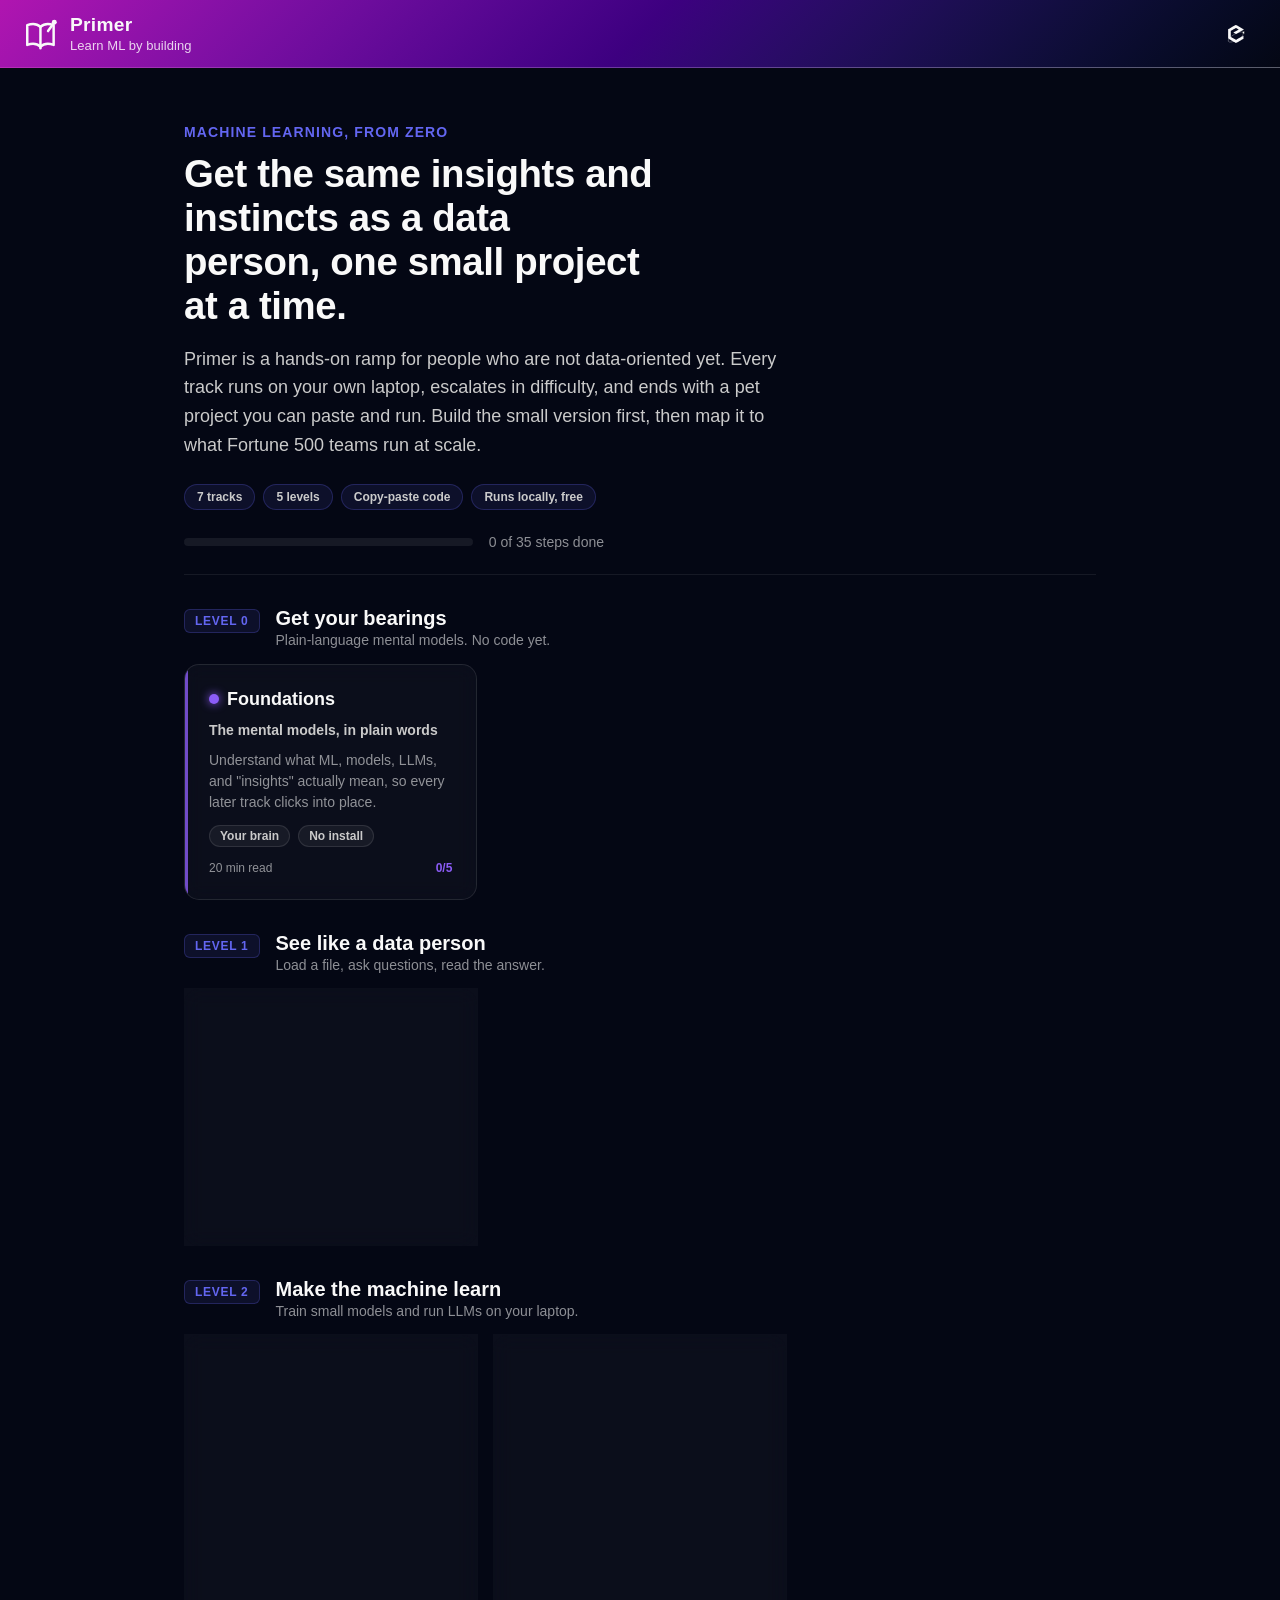
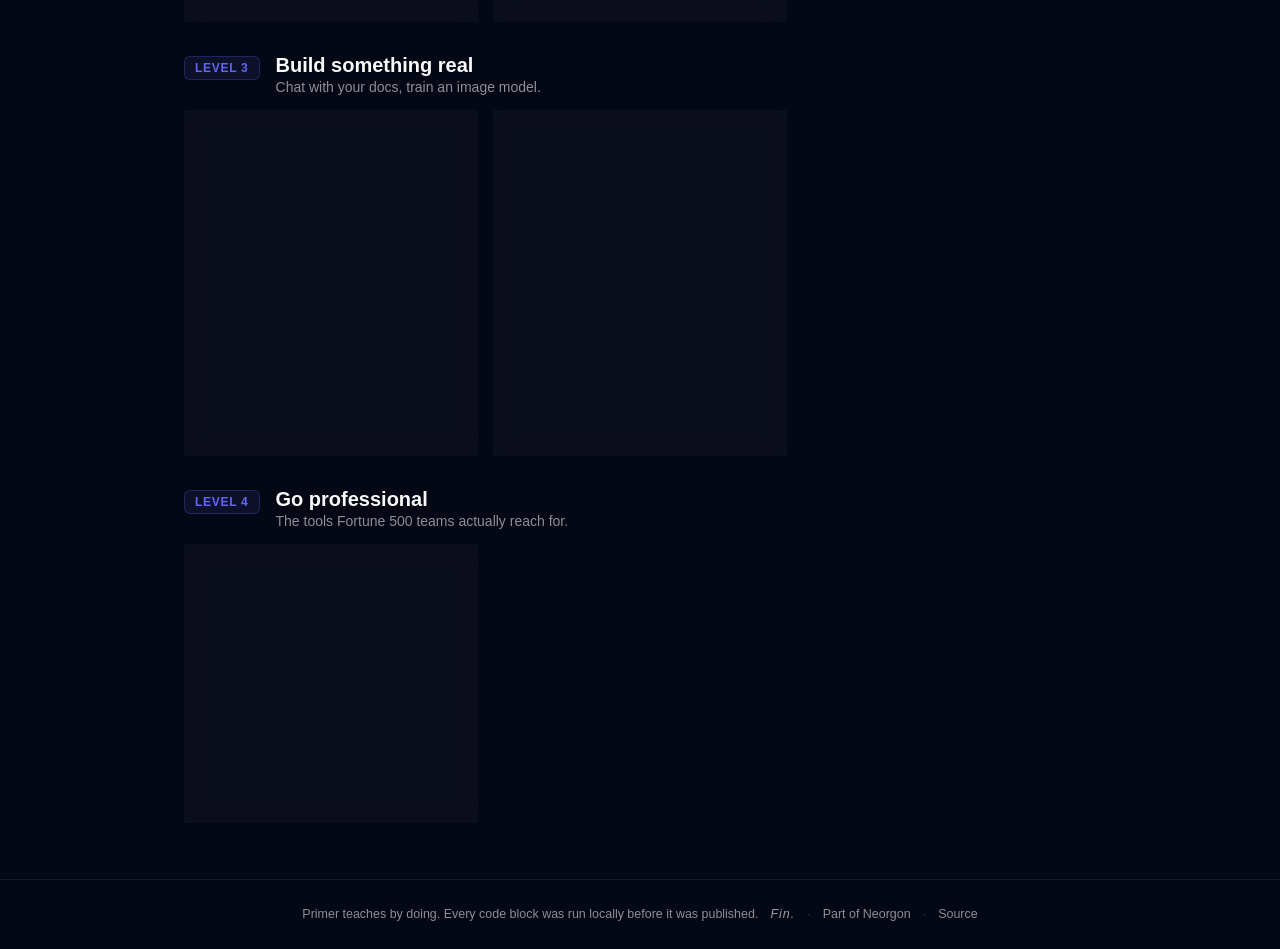
==== commit 89a4b7e3: "feat(brand): hexagon favicon set and per-site header mark Every site now ships a generated seven-fil" ====
--- a/index.html
+++ b/index.html
@@ -3,6 +3,12 @@
 <head>
   <meta charset="UTF-8">
   <meta name="viewport" content="width=device-width, initial-scale=1.0">
+  <link rel="icon" type="image/svg+xml" href="/favicon.svg">
+  <link rel="icon" type="image/x-icon" href="/favicon.ico" sizes="16x16 32x32 48x48">
+  <link rel="apple-touch-icon" sizes="180x180" href="/apple-touch-icon.png">
+  <meta name="apple-mobile-web-app-title" content="Primer">
+  <link rel="manifest" href="/site.webmanifest">
+  <meta name="neo-mark" content="on">
   <title>Primer | Learn ML by building</title>
   <meta name="description" content="Ramp up on machine learning, LLMs, and data insights by building small local projects with copy-paste code, then map each one to the pro stack Fortune 500 teams run">
   <meta property="og:title" content="Primer | Learn ML by building">
@@ -21,7 +27,6 @@
   <meta property="og:image:width" content="1200">
   <meta property="og:image:height" content="630">
   <meta name="twitter:image" content="https://primer.neorgon.com/og-preview.jpg">
-  <link rel="icon" type="image/x-icon" href="favicon.ico">
   <link rel="stylesheet" href="css/style.css">
   <!-- Neorgon Header Kit (vendored; ?header=live swaps CSS to CDN) -->
   <script>(function(){var m=location.search.match(/[?&]theme=([\w-]+)/)||document.cookie.match(/(?:^|;\s*)neo_theme=([\w-]+)/);if(m&&m[1]!=='default')document.documentElement.dataset.theme=decodeURIComponent(m[1]);})();</script>
@@ -29,7 +34,7 @@
   <link rel="stylesheet" href="css/neorgon-themes.css">
   <link rel="stylesheet" href="https://cdn.neorgon.org/v1.0.0/header/season.css">
   <script defer src="js/neorgon-header.js"></script>
-  <!-- Neorgon Footer Kit (vendored) — see packages/neorgon-ui/footer/README.md -->
+  <!-- Neorgon Footer Kit (vendored): see packages/neorgon-ui/footer/README.md -->
   <meta name="neo-repo" content="energon-a-secas/primer-site">
   <link rel="stylesheet" href="css/neorgon-footer.css">
   <script defer src="js/neorgon-footer.js"></script>
--- a/css/neorgon-header.css
+++ b/css/neorgon-header.css
@@ -371,8 +371,29 @@
   width: auto;
   flex-shrink: 0;
   display: block;
-  filter: brightness(0) invert(1);
   transition: transform .28s var(--header-ease, ease);
+}
+/* The raster fallback still needs forcing white; the injected vector must not
+   be filtered, because it already inherits the header's own text colour and
+   inverting it would undo exactly the thing it was swapped in to fix. */
+img.header-logo-img { filter: brightness(0) invert(1); }
+svg.header-logo-mark { fill: currentColor; width: auto; }
+/* A site that ships its own mark gets it as a mask over currentColor, so the
+   glyph follows the header's text colour exactly as the inline svg does. An
+   <img> could not: it paints its own pixels and ignores the cascade. */
+.header-logo-own {
+  /* Width tracks height rather than restating the token: .header-logo-img
+     already sets height, and it drops to --header-logo-h-mobile under 700px.
+     Pinning width to the desktop value gave a 36x28 box on a phone. */
+  aspect-ratio: 1;
+  width: auto;
+  background: currentColor;
+  /* The image itself is set inline by header.js, derived from the manifest
+     link, because a fleet site is served at its domain root and a kit showcase
+     is not. Only the parts that do not vary live here. */
+  -webkit-mask-position: center; mask-position: center;
+  -webkit-mask-size: contain;    mask-size: contain;
+  -webkit-mask-repeat: no-repeat; mask-repeat: no-repeat;
 }
 .header-logo-img:hover,
 .header-title-link:hover .header-logo-img { transform: scale(1.06) rotate(-4deg); }
@@ -437,6 +458,20 @@
   font-weight: 500;
   margin: 2px 0 0;
   letter-spacing: .005em;
+  white-space: nowrap;
+}
+
+/* Epigraph: the animating half of a bilingual subtitle. The glyph churn is
+   decoration, so it is aria-hidden and .neo-epi-sr carries the real sentence
+   for assistive tech. Both live inside .header-subtitle, which keeps the
+   existing nowrap and mobile-hide behaviour unchanged. */
+.neo-epi { font-variant-ligatures: none; }
+.neo-epi-sr {
+  position: absolute;
+  width: 1px; height: 1px;
+  margin: -1px; padding: 0; border: 0;
+  overflow: hidden;
+  clip-path: inset(50%);
   white-space: nowrap;
 }
 
@@ -603,13 +638,23 @@
   box-sizing: border-box;
   padding: 0;
   border-radius: 6px;
-  color: var(--header-icon-color, var(--header-text-dim));
+  /* Full strength, not --header-icon-color. The dim was meant as hierarchy and
+     did not read as one: .header-source carries no colour rule at all, so it
+     inherits the header's own #f9f9f9, and the home control sitting beside it
+     at 78% looked like a misconfiguration rather than a decision. The other
+     user of that token is the bordered theme toggle, which has a border to
+     carry its own weight; this one does not. */
+  color: var(--header-text);
   text-decoration: none;
   flex-shrink: 0;
   transition: color .18s var(--header-ease, ease),
               background .18s var(--header-ease, ease);
 }
-.header-home:hover { color: var(--header-text); background: var(--header-menu-hover); }
+/* --header-accent is the pink on the default palette and the skin's own accent
+   everywhere else, so the highlight stays on-brand without hardcoding magenta
+   into a control that ships to seven skins. */
+.header-home:hover,
+.header-home:focus-visible { color: var(--header-accent); background: var(--header-menu-hover); }
 .header-home svg {
   width: var(--header-icon-solid, 20px);
   height: var(--header-icon-solid, 20px);
@@ -627,13 +672,64 @@
   height: var(--header-icon, 22px);
 }
 .header-home .nh-orbit {
-  transform-origin: 12px 12px; /* viewBox centre — the planet */
+  transform-origin: 12px 12px; /* viewBox centre, for the legacy planet markup */
 }
 .header-home:hover .nh-orbit,
 .header-home:focus-visible .nh-orbit {
   animation: nh-orbit-lap 1.4s linear infinite;
 }
 @keyframes nh-orbit-lap { to { transform: rotate(360deg); } }
+
+/* ── Inclined orbit: the satellite passes in front of the mark and behind it ──
+   Two dots on one elliptical path, each shown for its own half of the lap. The
+   far one is drawn before the mark in document order, so the mark occludes it;
+   that occlusion IS the depth, and it costs nothing but paint order.
+
+   offset-path rather than a rotate: a rotation can only trace a circle, and
+   squashing it into an ellipse with scaleY would squash the satellite too,
+   because the counter-scale would have to sit inside the rotation. Where
+   offset-path is unsupported the dots simply rest at their authored cx/cy,
+   which is a still icon rather than a broken one.
+
+   The semi-major axis is capped by the viewBox: an inline svg clips to it, so
+   10.2 plus the 1.35 radius leaves 11.55 of the 12 available. */
+.header-home .nh-sat {
+  offset-rotate: 0deg;
+  /* The rim separates the satellite from the mark when it crosses it: without
+     one, a currentColor dot over a currentColor mark merges into the
+     silhouette and reads as a stray pixel rather than a moon.
+     --header-bg-end is the right hook because the rim's job is to look like
+     the background, so it vanishes over open header and shows only as a gap
+     against the mark. Measured caveat: every skin shipped today redefines
+     --header-bg-start and --header-bg-mid but leaves --header-bg-end at
+     #040714, so this resolves to one dark value everywhere right now. A skin
+     that ends light gets the rim right for free, but only if it sets that
+     token; one that ends light without setting it would show a dark ring. */
+  stroke: var(--header-bg-end, #040714);
+  stroke-width: .8;
+}
+.header-home .nh-sat-back { opacity: 0; }
+/* On hover the mark takes the accent, and currentColor would carry the
+   satellite with it: a pink dot on a pink mark is a dot you cannot find. It
+   holds the header's text colour instead, so the moon stays legible against
+   whatever the mark has become. */
+.header-home:hover .nh-sat,
+.header-home:focus-visible .nh-sat { fill: var(--header-text); }
+.header-home:hover .nh-sat-front,
+.header-home:focus-visible .nh-sat-front {
+  animation: nh-sat-lap 2.6s linear infinite, nh-sat-near 2.6s steps(1, end) infinite;
+}
+.header-home:hover .nh-sat-back,
+.header-home:focus-visible .nh-sat-back {
+  animation: nh-sat-lap 2.6s linear infinite, nh-sat-far 2.6s steps(1, end) infinite;
+}
+.header-home:hover .nh-sat,
+.header-home:focus-visible .nh-sat {
+  offset-path: path("M20.31 10.40 A9.6 3.4 -30 1 1 3.69 20.00 A9.6 3.4 -30 1 1 20.31 10.40");
+}
+@keyframes nh-sat-lap  { from { offset-distance: 0%; } to { offset-distance: 100%; } }
+@keyframes nh-sat-near { 0% { opacity: 1; } 50% { opacity: 0; } }
+@keyframes nh-sat-far  { 0% { opacity: 0; } 50% { opacity: 1; } }
 
 /* ── Overflow toggle (⋯) — injected by header.js ─────────────── */
 .header-overflow { position: relative; display: flex; }
@@ -837,7 +933,9 @@
   .header-logo-img:hover,
   .header-title-link:hover .header-logo-img { transform: none; }
   .header-home:hover .nh-orbit,
-  .header-home:focus-visible .nh-orbit { animation: none; }
+  .header-home:focus-visible .nh-orbit,
+  .header-home:hover .nh-sat,
+  .header-home:focus-visible .nh-sat { animation: none; }
   .header-menu.open { animation: none; }
   .header-overflow-toggle:active,
   .header-theme-toggle:active,
--- a/css/neorgon-footer.css
+++ b/css/neorgon-footer.css
@@ -161,6 +161,15 @@
 .neo-footer-sep { opacity: .4; user-select: none; }
 
 /* Version / updated stamps — mono + tabular so they never jitter */
+/* The end mark. Ornament only: it states nothing the page needs, which is
+   why it is safe to render in a language most visitors do not read. */
+.neo-footer-fin {
+  font-style: italic;
+  letter-spacing: .08em;
+  color: var(--footer-text-dim, var(--header-text-dim));
+  opacity: .75;
+}
+
 .neo-footer-stamp {
   font-family: ui-monospace, SFMono-Regular, "SF Mono", Menlo, monospace;
   font-variant-numeric: tabular-nums;
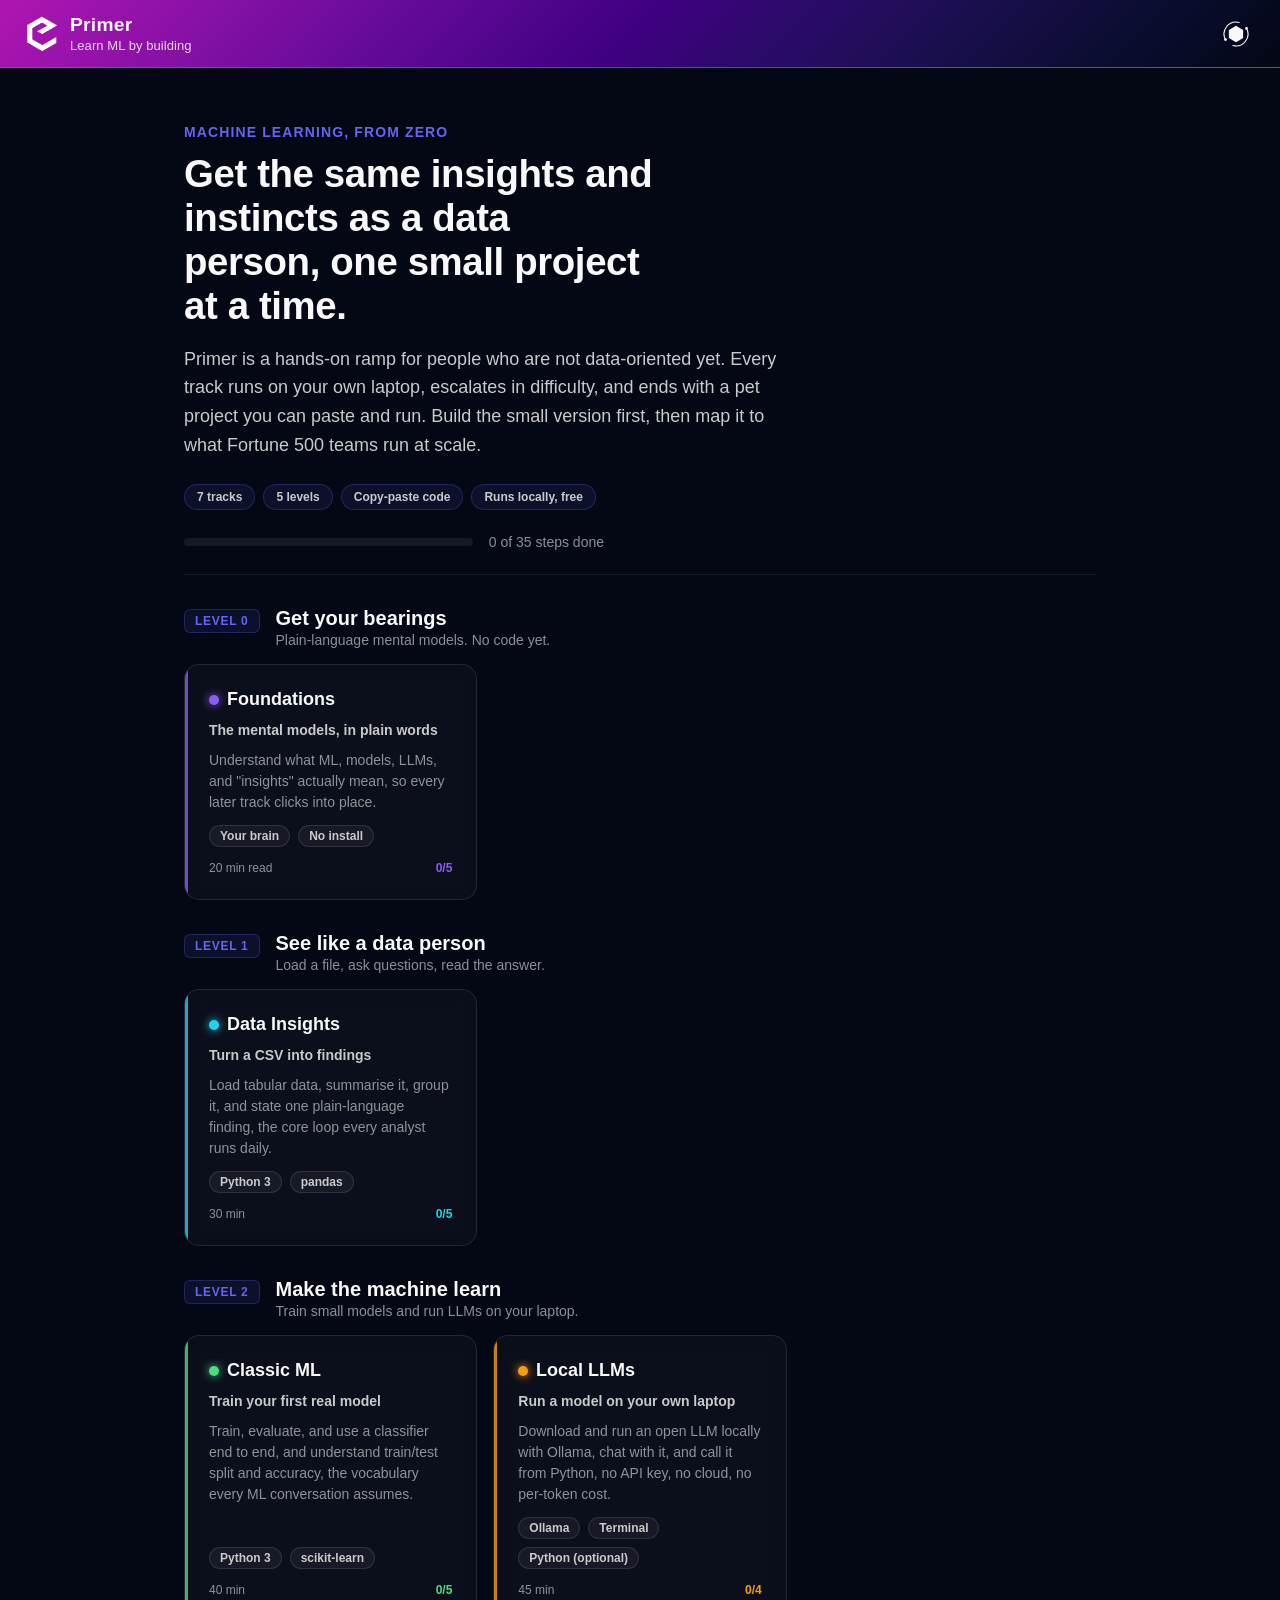
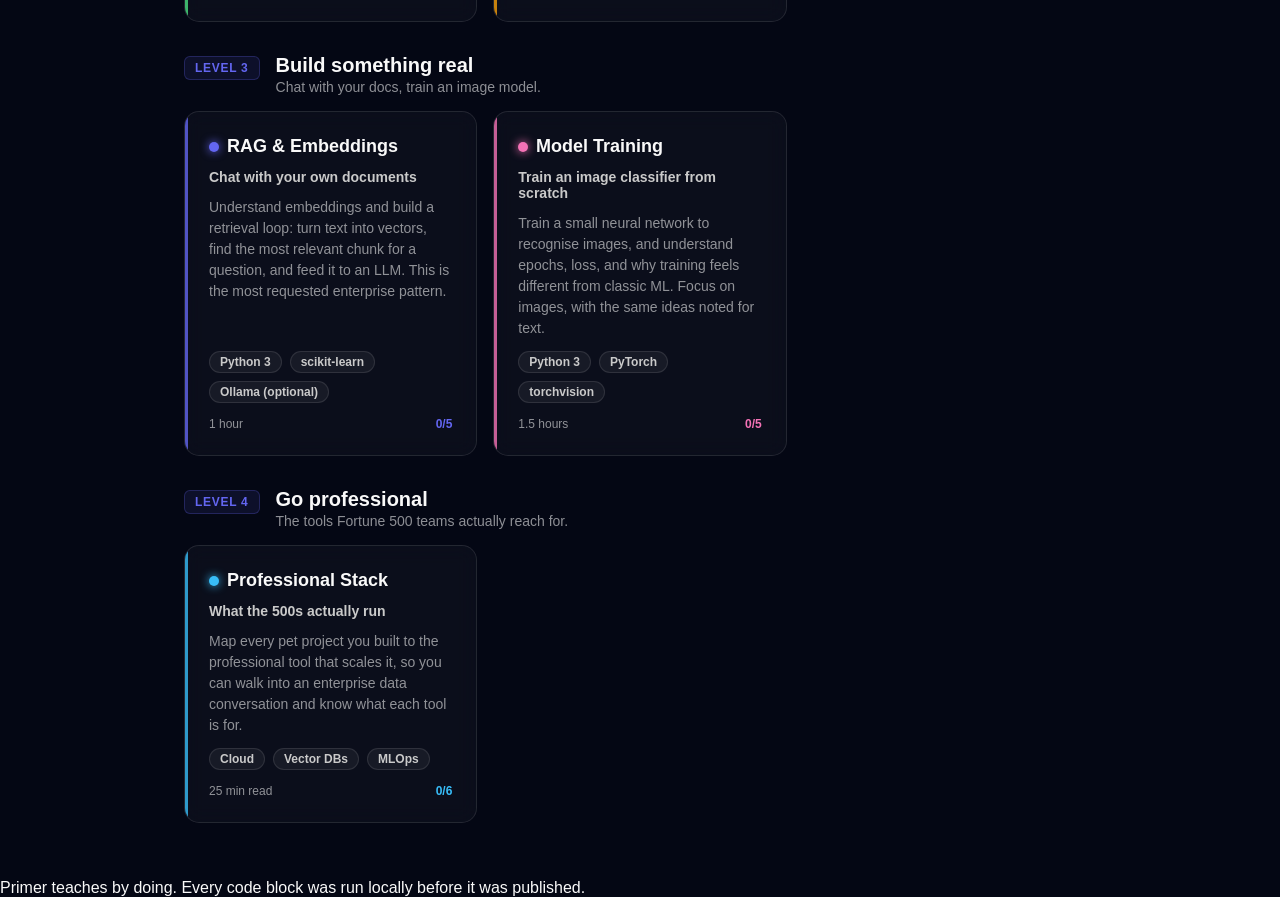
==== commit e21fe839: "chore(ui): re-stamp the hub home-control icon, and take the header kit's mark-colour fix The stamped" ====
--- a/index.html
+++ b/index.html
@@ -70,14 +70,13 @@
     </div>
     <div class="header-right">
       <a class="header-home" href="https://neorgon.com/" title="neorgon.com" aria-label="Neorgon home">
-        <svg class="nh-hub-icon" viewBox="0 0 24 24" fill="none" stroke="currentColor" stroke-width="1.5" stroke-linecap="round" stroke-linejoin="round" xmlns="http://www.w3.org/2000/svg" aria-hidden="true">
-          <circle cx="12" cy="12" r="4.4"/>
-          <ellipse cx="12" cy="12" rx="8.4" ry="3" transform="rotate(-18 12 12)"/>
+        <svg class="nh-hub-icon" viewBox="0 0 24 24" fill="none" xmlns="http://www.w3.org/2000/svg" aria-hidden="true">
+          <path d="M12 4.4 18.58 8.2 18.58 15.8 12 19.6 5.42 15.8 5.42 8.2Z" fill="currentColor" stroke="none"/>
           <g class="nh-orbit">
-            <path d="M17.5 4.2 14.2 2.7l.9 1.4-.6 1.1z" fill="currentColor" stroke="none"/>
-            <circle cx="12.6" cy="3" r=".7" fill="currentColor" stroke="none" opacity=".55"/>
-            <circle cx="11.1" cy="3.3" r=".55" fill="currentColor" stroke="none" opacity=".35"/>
-            <circle cx="9.8" cy="3.7" r=".4" fill="currentColor" stroke="none" opacity=".2"/>
+            <path d="M2.47 17.50 A11.0 11.0 0 0 1 14.85 1.37" fill="none" stroke="currentColor" stroke-width="1.05" stroke-linecap="round"/>
+            <path d="M21.53 6.50 A11.0 11.0 0 0 1 9.15 22.63" fill="none" stroke="currentColor" stroke-width="1.05" stroke-linecap="round"/>
+            <circle cx="21.71" cy="6.84" r="1.25" fill="currentColor"/>
+            <circle cx="2.29" cy="17.16" r="1.25" fill="currentColor"/>
           </g>
         </svg>
       </a>
--- a/css/neorgon-header.css
+++ b/css/neorgon-header.css
@@ -377,7 +377,7 @@
    be filtered, because it already inherits the header's own text colour and
    inverting it would undo exactly the thing it was swapped in to fix. */
 img.header-logo-img { filter: brightness(0) invert(1); }
-svg.header-logo-mark { fill: currentColor; width: auto; }
+svg.header-logo-mark { color: var(--header-text); fill: currentColor; width: auto; }
 /* A site that ships its own mark gets it as a mask over currentColor, so the
    glyph follows the header's text colour exactly as the inline svg does. An
    <img> could not: it paints its own pixels and ignores the cascade. */
@@ -387,6 +387,16 @@
      Pinning width to the desktop value gave a 36x28 box on a phone. */
   aspect-ratio: 1;
   width: auto;
+  /* Declared, not inherited. `background: currentColor` resolves against
+     whatever the ancestor set, and the logo is always inside an <a>: on a site
+     whose logo anchor carries no class, that ancestor is an unstyled link and
+     currentColor is the UA's #0000EE. The mark then paints link-blue, silently,
+     because nothing in the page is wrong enough to throw. Every fleet site
+     happens to wrap the logo in .header-title-link (which the kit gives
+     color: inherit), so this only surfaced when ops-console adopted the kit
+     with a bare <a>. Stating the colour here makes the mask independent of the
+     markup around it, which is the contract the rest of the kit already keeps. */
+  color: var(--header-text);
   background: currentColor;
   /* The image itself is set inline by header.js, derived from the manifest
      link, because a fleet site is served at its domain root and a kit showcase
@@ -661,15 +671,22 @@
   display: block;
 }
 
-/* ── Hub glyph: inclined planet + orbiting rocket ────────────────
-   .header-home now carries the kit's planet SVG (markup contract in
-   the README) — the one header link to neorgon.com, tooltip
-   "neorgon.com". Idle it is a still planet with the rocket parked;
-   on hover or keyboard focus the rocket does laps, smoke trailing.
+/* ── Hub glyph: the Energon mark at the centre of a galaxy ───────
+   .header-home is the one header link to neorgon.com, tooltip
+   "neorgon.com". The page stamps a placeholder SVG (markup contract
+   in the README) and upgradeHome() replaces it on init with the mark
+   at scale(0.72) inside a <g class="nh-orbit"> of two arcs and two
+   dots. Idle the whole thing is still; on hover or keyboard focus the
+   orbit group turns as one rigid body while the mark stays upright,
+   because a rotating letterform is unreadable.
    Stroked glyph, so it sizes with --header-icon, not the solid token. */
 .header-home svg.nh-hub-icon {
-  width: var(--header-icon, 22px);
-  height: var(--header-icon, 22px);
+  /* Deliberately larger than --header-icon: the galaxy's arms occupy the outer
+     ring, so at 22px the MARK fell to 14px against 18px for the neighbouring
+     control. 26px puts it back at 18px, measured, while the arms still land
+     inside the 40px box. */
+  width: var(--header-hub-icon, 26px);
+  height: var(--header-hub-icon, 26px);
 }
 .header-home .nh-orbit {
   transform-origin: 12px 12px; /* viewBox centre, for the legacy planet markup */
@@ -680,56 +697,11 @@
 }
 @keyframes nh-orbit-lap { to { transform: rotate(360deg); } }
 
-/* ── Inclined orbit: the satellite passes in front of the mark and behind it ──
-   Two dots on one elliptical path, each shown for its own half of the lap. The
-   far one is drawn before the mark in document order, so the mark occludes it;
-   that occlusion IS the depth, and it costs nothing but paint order.
-
-   offset-path rather than a rotate: a rotation can only trace a circle, and
-   squashing it into an ellipse with scaleY would squash the satellite too,
-   because the counter-scale would have to sit inside the rotation. Where
-   offset-path is unsupported the dots simply rest at their authored cx/cy,
-   which is a still icon rather than a broken one.
-
-   The semi-major axis is capped by the viewBox: an inline svg clips to it, so
-   10.2 plus the 1.35 radius leaves 11.55 of the 12 available. */
-.header-home .nh-sat {
-  offset-rotate: 0deg;
-  /* The rim separates the satellite from the mark when it crosses it: without
-     one, a currentColor dot over a currentColor mark merges into the
-     silhouette and reads as a stray pixel rather than a moon.
-     --header-bg-end is the right hook because the rim's job is to look like
-     the background, so it vanishes over open header and shows only as a gap
-     against the mark. Measured caveat: every skin shipped today redefines
-     --header-bg-start and --header-bg-mid but leaves --header-bg-end at
-     #040714, so this resolves to one dark value everywhere right now. A skin
-     that ends light gets the rim right for free, but only if it sets that
-     token; one that ends light without setting it would show a dark ring. */
-  stroke: var(--header-bg-end, #040714);
-  stroke-width: .8;
-}
-.header-home .nh-sat-back { opacity: 0; }
-/* On hover the mark takes the accent, and currentColor would carry the
-   satellite with it: a pink dot on a pink mark is a dot you cannot find. It
-   holds the header's text colour instead, so the moon stays legible against
-   whatever the mark has become. */
-.header-home:hover .nh-sat,
-.header-home:focus-visible .nh-sat { fill: var(--header-text); }
-.header-home:hover .nh-sat-front,
-.header-home:focus-visible .nh-sat-front {
-  animation: nh-sat-lap 2.6s linear infinite, nh-sat-near 2.6s steps(1, end) infinite;
-}
-.header-home:hover .nh-sat-back,
-.header-home:focus-visible .nh-sat-back {
-  animation: nh-sat-lap 2.6s linear infinite, nh-sat-far 2.6s steps(1, end) infinite;
-}
-.header-home:hover .nh-sat,
-.header-home:focus-visible .nh-sat {
-  offset-path: path("M20.31 10.40 A9.6 3.4 -30 1 1 3.69 20.00 A9.6 3.4 -30 1 1 20.31 10.40");
-}
-@keyframes nh-sat-lap  { from { offset-distance: 0%; } to { offset-distance: 100%; } }
-@keyframes nh-sat-near { 0% { opacity: 1; } 50% { opacity: 0; } }
-@keyframes nh-sat-far  { 0% { opacity: 0; } 50% { opacity: 1; } }
+/* The galaxy turns as one rigid body on hover, so a plain rotate does it.
+   This replaced an offset-path satellite on an inclined ellipse: that needed a
+   front/back pair kept in sync and a semi-major axis capped so the dot did not
+   clip the viewBox, and none of it is needed once the arms sit outside the
+   mark instead of crossing it. */
 
 /* ── Overflow toggle (⋯) — injected by header.js ─────────────── */
 .header-overflow { position: relative; display: flex; }
@@ -933,9 +905,7 @@
   .header-logo-img:hover,
   .header-title-link:hover .header-logo-img { transform: none; }
   .header-home:hover .nh-orbit,
-  .header-home:focus-visible .nh-orbit,
-  .header-home:hover .nh-sat,
-  .header-home:focus-visible .nh-sat { animation: none; }
+  .header-home:focus-visible .nh-orbit { animation: none; }
   .header-menu.open { animation: none; }
   .header-overflow-toggle:active,
   .header-theme-toggle:active,
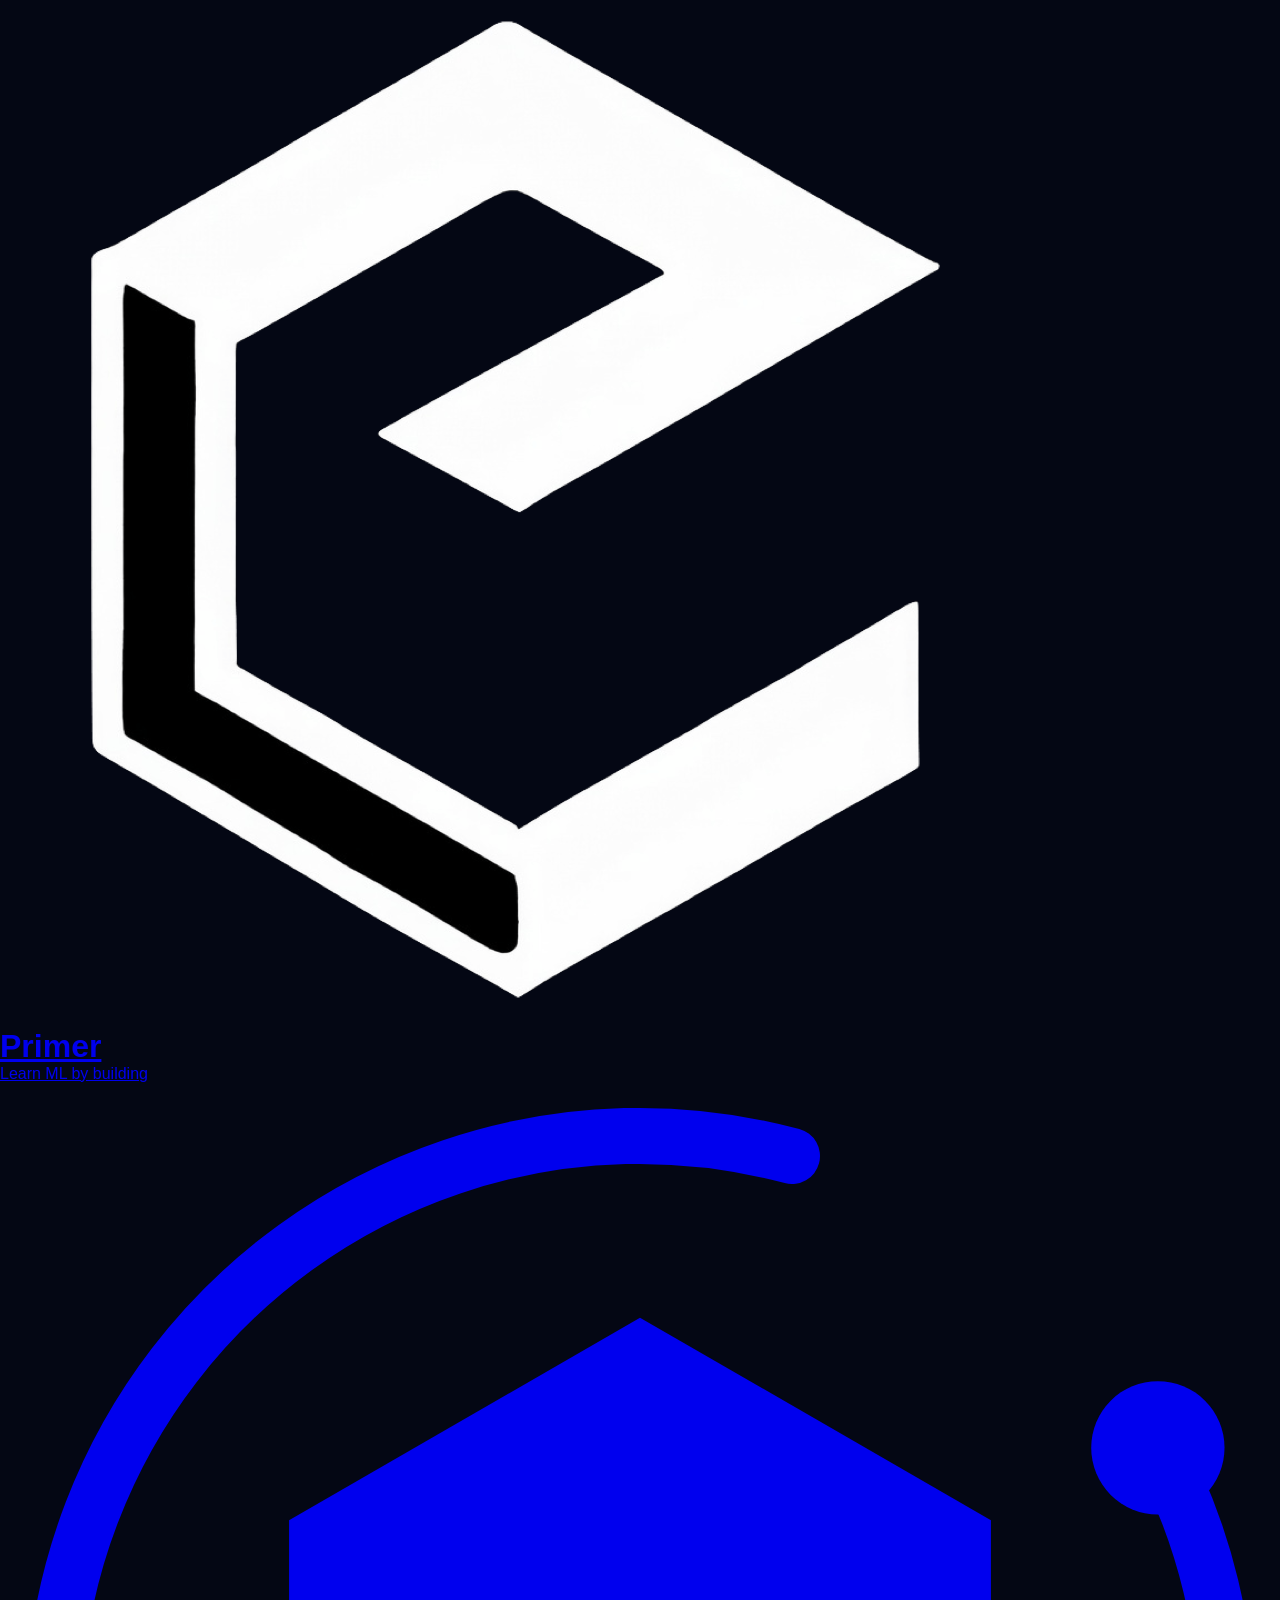
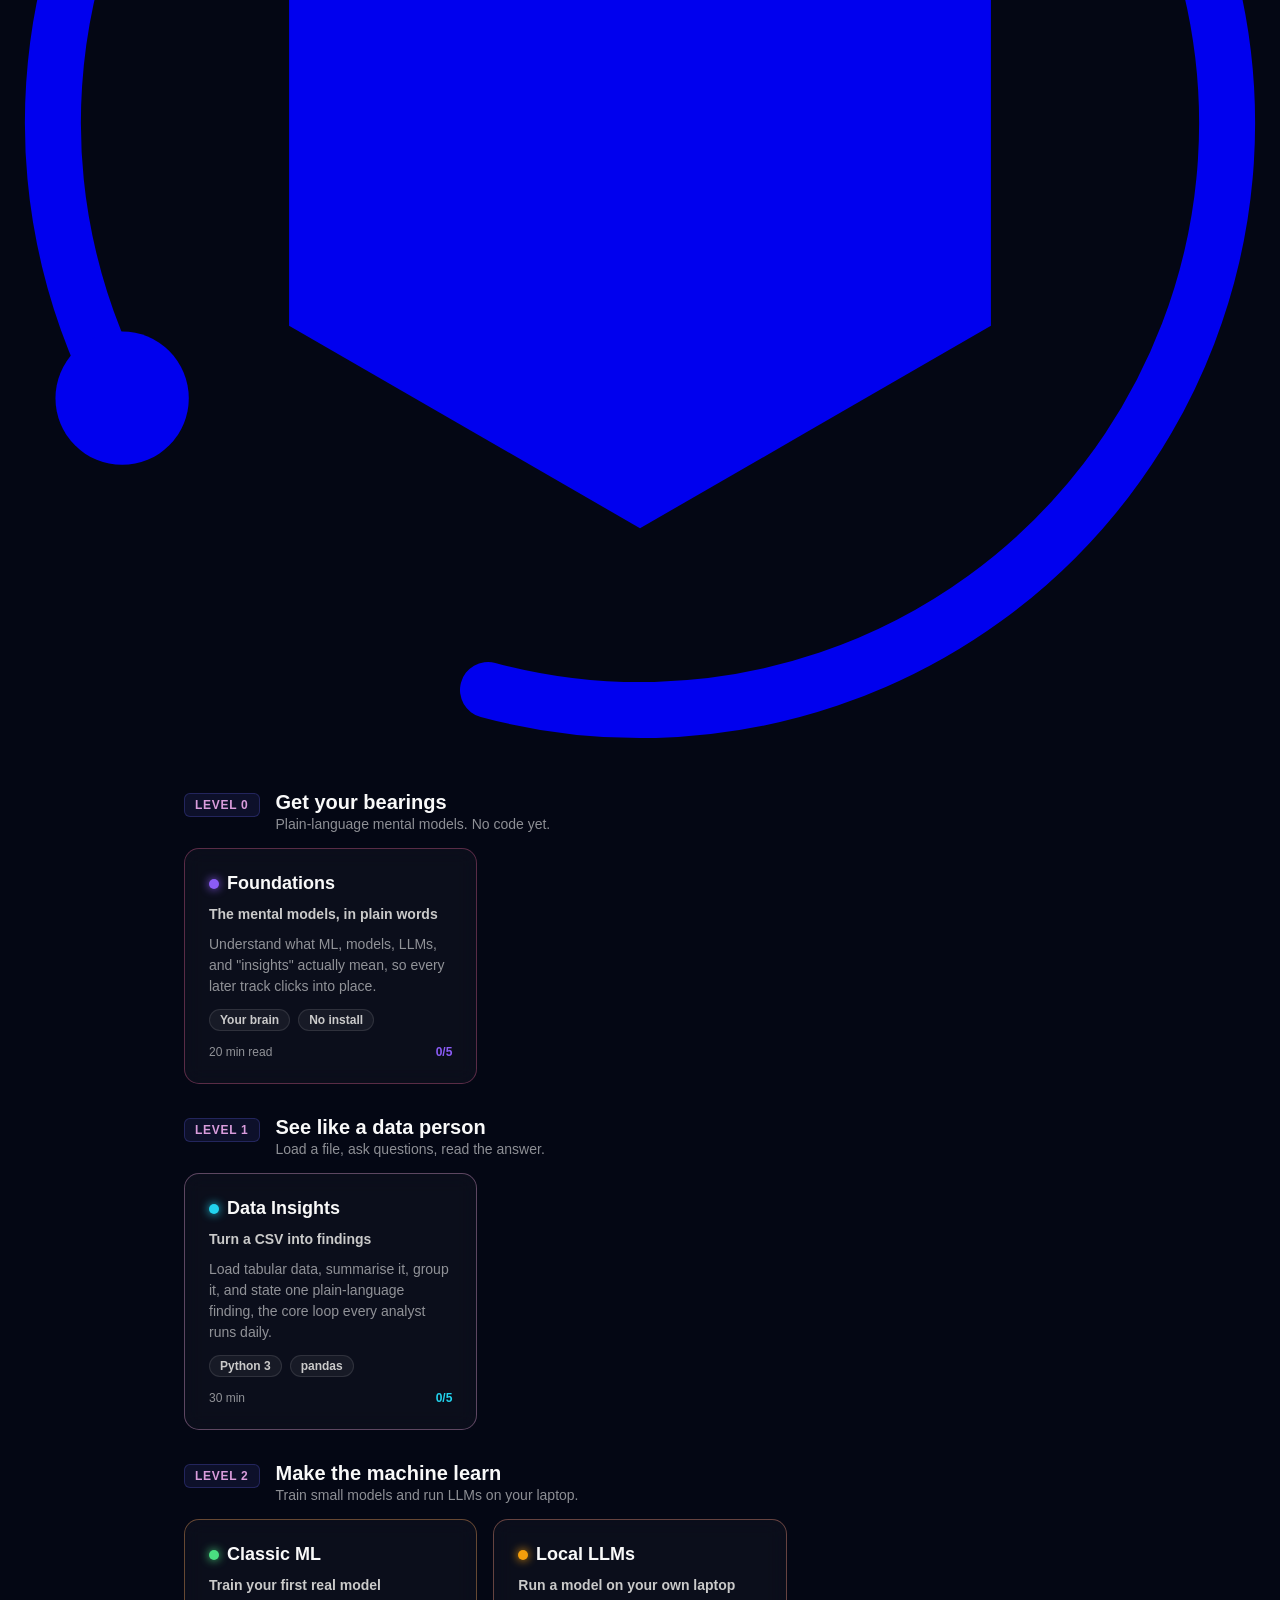
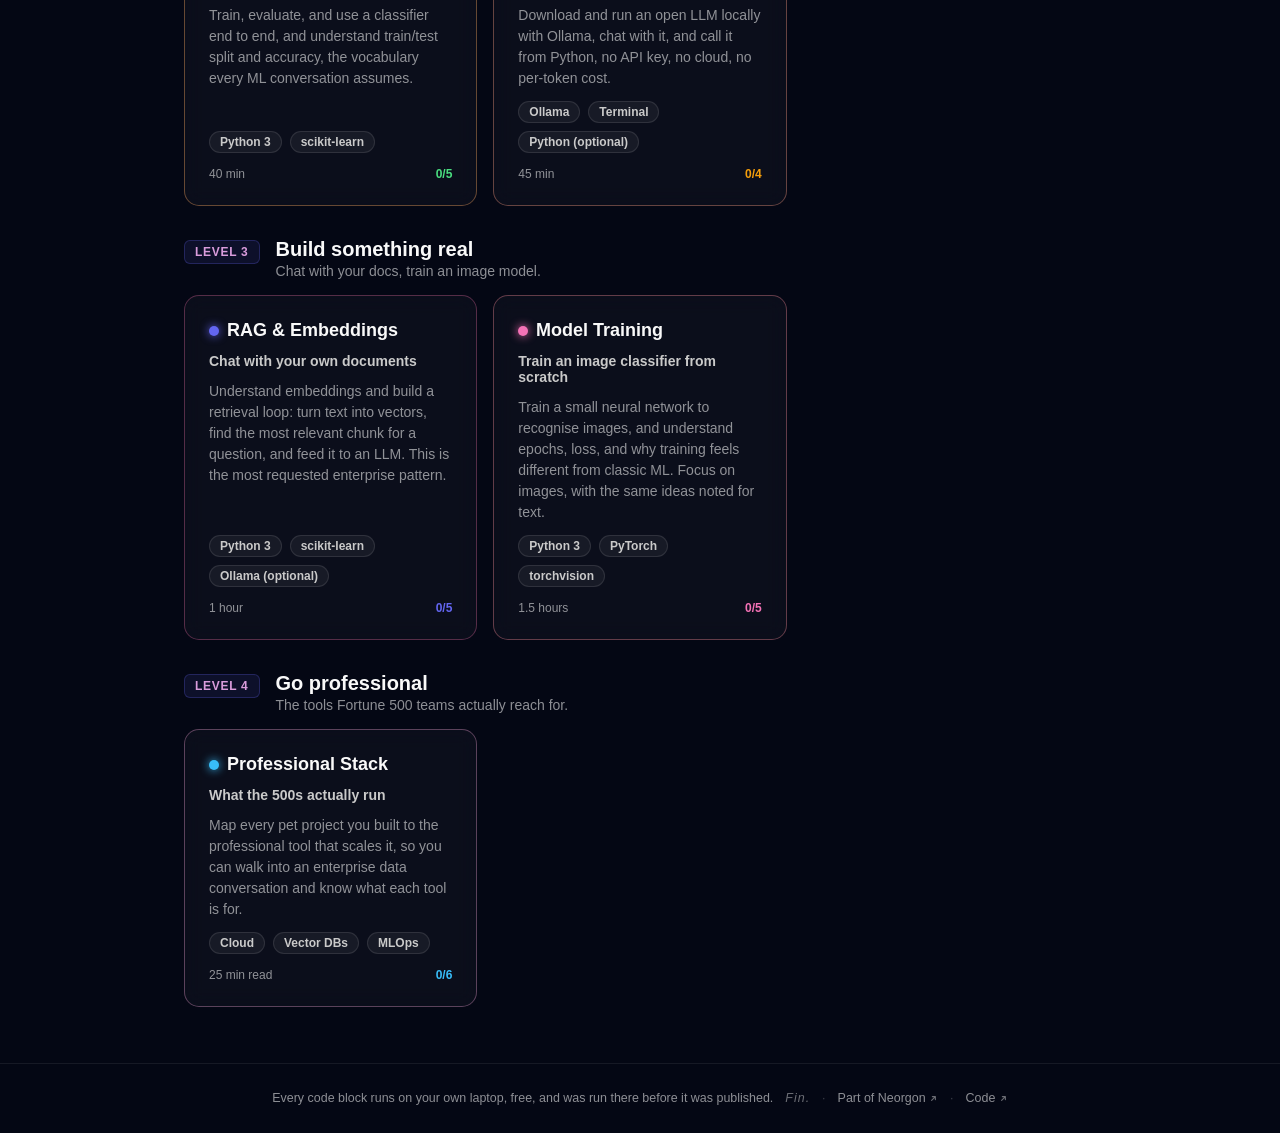
==== commit 5f284eac: "fix(hub): Open on the first level of tracks, drop the hero and the card stripes The hub loses its ki" ====
--- a/index.html
+++ b/index.html
@@ -90,7 +90,7 @@
   </main>
 
   <footer class="neo-footer" data-footer-mode="minimal">
-    Primer teaches by doing. Every code block was run locally before it was published.
+    Every code block runs on your own laptop, free, and was run there before it was published.
   </footer>
 
   <script type="module" src="js/app.js"></script>
--- a/css/style.css
+++ b/css/style.css
@@ -592,7 +592,7 @@
   *, *::before, *::after {
     animation-duration: 0.01ms !important;
     animation-iteration-count: 1 !important;
-    transition-duration: 0.01ms !important;
+    transition: none !important;
   }
   .card--interactive:hover { transform: none; }
 }
@@ -653,49 +653,27 @@
   transition: width var(--dur) ease-out;
 }
 
-/* ── Hero ──────────────────────────────────────────────────── */
-.hero {
-  padding: var(--space-8) 0 var(--space-6);
-  border-bottom: 1px solid var(--border-subtle);
-  margin-bottom: var(--space-8);
-}
-.hero__eyebrow {
-  font-size: var(--text-sm);
-  font-weight: 700;
-  letter-spacing: .08em;
-  text-transform: uppercase;
-  color: var(--primer-accent);
-  margin-bottom: var(--space-3);
-}
-.hero__title {
-  font-size: clamp(1.6rem, 4vw, 2.4rem);
-  font-weight: 700;
-  line-height: 1.15;
-  letter-spacing: -.01em;
-  max-width: 22ch;
-  margin-bottom: var(--space-4);
-}
-.hero__lead {
-  font-size: var(--text-lg);
-  color: var(--text-secondary);
-  line-height: 1.6;
-  max-width: 62ch;
-}
-.hero__meta {
-  display: flex;
-  flex-wrap: wrap;
-  gap: var(--space-2);
-  margin-top: var(--space-6);
-}
-.hero__progress {
+/* ── Hub opening: no hero, the first level of tracks leads ── */
+.visually-hidden {
+  position: absolute;
+  width: 1px;
+  height: 1px;
+  padding: 0;
+  margin: -1px;
+  overflow: hidden;
+  clip: rect(0 0 0 0);
+  white-space: nowrap;
+  border: 0;
+}
+.hub-progress {
   display: flex;
   align-items: center;
   gap: var(--space-4);
-  margin-top: var(--space-6);
+  margin: var(--space-2) 0 var(--space-6);
   max-width: 420px;
 }
-.hero__progress .progress { flex: 1; }
-.hero__progress-label {
+.hub-progress .progress { flex: 1; }
+.hub-progress__label {
   font-size: var(--text-sm);
   color: var(--text-muted);
   white-space: nowrap;
@@ -715,7 +693,7 @@
   font-weight: 700;
   letter-spacing: .06em;
   text-transform: uppercase;
-  color: var(--primer-accent);
+  color: color-mix(in oklch, var(--primer-accent) 55%, white);
   padding: 4px 10px;
   border-radius: var(--radius-sm);
   background: rgba(99,102,241,.1);
@@ -744,18 +722,11 @@
   text-decoration: none;
   color: inherit;
   margin-bottom: 0;
-  position: relative;
-  overflow: hidden;
-}
-.track-card::before {
-  content: "";
-  position: absolute;
-  inset: 0 auto 0 0;
-  width: 3px;
-  background: var(--track-accent, var(--primer-accent));
-  opacity: .8;
-}
-.track-card:hover { border-color: color-mix(in oklch, var(--track-accent) 45%, var(--border)); }
+  /* No left-edge stripe: the accent dot marks the track, and the full border
+     carries a faint tint of the same accent. */
+  border-color: color-mix(in oklch, var(--track-accent, var(--primer-accent)) 28%, var(--border));
+}
+.track-card:hover { border-color: color-mix(in oklch, var(--track-accent) 55%, var(--border)); }
 .track-card__top {
   display: flex;
   align-items: center;
@@ -821,21 +792,25 @@
 
 .track-head { margin-bottom: var(--space-6); }
 .track-head__level {
+  display: inline-block;
+  vertical-align: 2px;
+  margin-right: var(--space-2);
+  padding: 2px 8px;
+  border-radius: var(--radius-sm);
+  border: 1px solid color-mix(in oklch, var(--track-accent) 50%, transparent);
+  background: color-mix(in oklch, var(--track-accent) 10%, transparent);
   font-size: var(--text-xs);
   font-weight: 700;
   letter-spacing: .06em;
   text-transform: uppercase;
-  color: var(--track-accent);
+  color: var(--text-secondary);
 }
 .track-head__title {
   font-size: clamp(1.8rem, 5vw, 2.6rem);
   font-weight: 700;
   letter-spacing: -.01em;
-  margin: var(--space-2) 0;
-  background: linear-gradient(90deg, var(--text-primary), var(--track-accent));
-  -webkit-background-clip: text;
-  background-clip: text;
-  -webkit-text-fill-color: transparent;
+  margin: 0 0 var(--space-2);
+  color: var(--text-primary);
 }
 .track-head__tagline {
   font-size: var(--text-lg);
@@ -844,14 +819,17 @@
 
 .objective {
   margin-bottom: var(--space-6);
-  border-left: 3px solid var(--track-accent);
+  border-color: color-mix(in oklch, var(--track-accent) 40%, var(--border));
+  background: color-mix(in oklch, var(--track-accent) 5%, var(--surface-1));
 }
 .objective__label {
   font-size: var(--text-xs);
   font-weight: 700;
   letter-spacing: .06em;
   text-transform: uppercase;
-  color: var(--track-accent);
+  /* A lighter mix of the track accent: the raw indigo and violet accents sit
+     under 4.5:1 at this size on the tinted card. */
+  color: color-mix(in oklch, var(--track-accent) 60%, white);
   margin-bottom: var(--space-2);
 }
 .objective__text {
--- a/css/neorgon-themes.css
+++ b/css/neorgon-themes.css
@@ -0,0 +1,366 @@
+/* ══════════════════════════════════════════════════════════════
+   Neorgon Header Kit — themes.css
+   Theme = token overrides + a contained decorative layer, applied
+   via <html data-theme="…">. Themes are HEADER-SCOPED on purpose:
+   page backgrounds and effects stay site-owned. To add a theme:
+   one block here + one entry in the THEMES array in header.js.
+   ══════════════════════════════════════════════════════════════ */
+
+/* default — magenta nebula. No block needed; :root defaults in
+   header.css ARE the default theme. Attribute is removed when
+   default is active. */
+
+
+/* ══ FX ENGINE ═════════════════════════════════════════════════
+   Every decorated theme paints into .header-bar::before / ::after.
+   Four rules make that safe, and they are load-bearing:
+
+   1. NEVER overflow:hidden on .header-bar. The ⋯ overflow menu and
+      the auth panel are absolutely-positioned descendants that hang
+      BELOW the bar; clipping would eat them. Instead the layer is
+      an inset:0 box and the effect is its *background* — a
+      background paints only inside its own box, so it is
+      self-bounding with no clipping required.
+   2. z-index:-1 puts the layer above the bar's own background but
+      below every in-flow child (logo, actions, home). Per CSS
+      painting order, negative-z children draw at step 2, in-flow
+      content at steps 3-6. Text stays crisp, hit targets untouched.
+   3. isolation:isolate guarantees .header-bar is the stacking
+      context that -1 resolves against (it already is one via
+      position:sticky + z-index, so this is a belt-and-braces no-op).
+   4. Animate background-position / opacity ONLY. A transform on the
+      layer would move the box itself and escape the unclipped bar.
+      Loops are seamless because every travel distance is an integer
+      multiple of its tile size.
+
+   Layers are inert to a11y: empty content, pointer-events:none, no
+   text, no emoji — nothing for a screen reader to announce.
+   ═════════════════════════════════════════════════════════════ */
+
+[data-theme] .header-bar { isolation: isolate; }
+
+[data-theme] .header-bar::before,
+[data-theme] .header-bar::after {
+  content: "";
+  position: absolute;
+  inset: 0;
+  z-index: -1;
+  pointer-events: none;
+}
+
+
+/* ── CHRISTMAS — layered snowfall, a tree in the gutter, hearth glow ── */
+[data-theme="christmas"] {
+  --header-bg-start: #7f1d1d;
+  --header-bg-mid: #14532d;
+  --header-bg-end: #052e16;
+  --header-glass: rgba(5, 46, 22, .45);
+  --header-accent: #fbbf24;
+  --header-focus: oklch(0.97 0.02 85);  /* near-white in the theme's hue: header and Beacon focus rings */
+  --header-border: rgba(251, 191, 36, .25);
+  --header-border-strong: rgba(251, 191, 36, .45);
+  --header-text: #fefce8;
+  --header-text-dim: rgba(254, 252, 232, .65);
+  --header-menu-bg: #14210f;
+  --header-menu-hover: rgba(251, 191, 36, .12);
+
+  /* One irregular 6-flake tile, reused at three scales. Scaling the
+     tile scales the flakes, so size + speed carry the parallax. */
+  --neo-flakes: url("data:image/svg+xml,%3Csvg xmlns='http://www.w3.org/2000/svg' viewBox='0 0 120 120'%3E%3Cg fill='%23fff'%3E%3Ccircle cx='17' cy='11' r='1.7'/%3E%3Ccircle cx='64' cy='29' r='1.1' opacity='.6'/%3E%3Ccircle cx='98' cy='58' r='1.5' opacity='.85'/%3E%3Ccircle cx='33' cy='76' r='1' opacity='.5'/%3E%3Ccircle cx='79' cy='101' r='1.9'/%3E%3Ccircle cx='8' cy='47' r='.9' opacity='.45'/%3E%3C/g%3E%3C/svg%3E");
+  --neo-tree: url("data:image/svg+xml,%3Csvg xmlns='http://www.w3.org/2000/svg' viewBox='0 0 26 30'%3E%3Crect x='11' y='24' width='4' height='6' fill='%23713f12'/%3E%3Cpath d='M13 3 6 14h14zM13 10 3 22h20zM13 17 1 29h24z' fill='%2316a34a'/%3E%3Ccircle cx='13' cy='2.6' r='2.2' fill='%23fbbf24'/%3E%3Ccircle cx='9' cy='19' r='1' fill='%23fca5a5'/%3E%3Ccircle cx='17' cy='25' r='1' fill='%23fde68a'/%3E%3C/svg%3E");
+}
+[data-theme="christmas"] .header-bar::before {
+  background-image: var(--neo-flakes), var(--neo-flakes), var(--neo-flakes);
+  background-size: 210px 210px, 132px 132px, 84px 84px;
+  background-position: 0 0, 0 0, 0 0;
+  animation: neo-snow 14s linear infinite;
+}
+[data-theme="christmas"] .header-bar::after {
+  background-image: var(--neo-tree),
+    radial-gradient(170px 80px at 5% 112%, rgba(251, 191, 36, .26), transparent 72%);
+  background-size: 20px 23px, 100% 100%;
+  background-position: 2px 100%, 0 0;
+  background-repeat: no-repeat;
+  animation: neo-glow 4.5s ease-in-out infinite alternate;
+}
+
+
+/* ── NEW YEAR — rising sparks under a volley of bursts ── */
+[data-theme="new-year"] {
+  --header-bg-start: #1e1b4b;
+  --header-bg-mid: #4c1d95;
+  --header-bg-end: #020617;
+  --header-glass: rgba(30, 27, 75, .45);
+  --header-accent: #fcd34d;
+  --header-focus: oklch(0.97 0.02 90);
+  --header-border: rgba(252, 211, 77, .24);
+  --header-border-strong: rgba(252, 211, 77, .45);
+  --header-text: #f5f3ff;
+  --header-text-dim: rgba(237, 233, 254, .68);
+  --header-menu-bg: #150f2e;
+  --header-menu-hover: rgba(252, 211, 77, .12);
+
+  --neo-spark: url("data:image/svg+xml,%3Csvg xmlns='http://www.w3.org/2000/svg' viewBox='0 0 100 100'%3E%3Cg fill='%23fcd34d'%3E%3Cpath d='M22 8l1.2 5.8L29 15l-5.8 1.2L22 22l-1.2-5.8L15 15l5.8-1.2z'/%3E%3Cpath d='M72 55l.9 4.3L77 60l-4.1.9L72 65l-.9-4.1L67 60l4.1-.7z' opacity='.8'/%3E%3Ccircle cx='48' cy='30' r='1.3' opacity='.8'/%3E%3Ccircle cx='86' cy='18' r='1' opacity='.55'/%3E%3Ccircle cx='12' cy='62' r='1.1' opacity='.7'/%3E%3Ccircle cx='58' cy='86' r='1.4'/%3E%3Ccircle cx='33' cy='72' r='.9' opacity='.5'/%3E%3Ccircle cx='92' cy='78' r='1.2' opacity='.65'/%3E%3C/g%3E%3C/svg%3E");
+  /* Burst = a radial falloff cut into rays by a conic mask. No SVG,
+     no per-ray markup. If mask-image is unsupported the rays simply
+     don't get cut and it degrades to two soft light blooms.
+     Core alpha is capped at .33 and kept gold rather than white: a
+     ray can cross the title, and a brighter bloom drops that text
+     below 4.5:1. At .33 the worst case measures 4.9:1. */
+  --neo-burst-a: radial-gradient(90px 90px at 27% 42%, rgba(253, 224, 71, .33), rgba(252, 211, 77, .24) 38%, transparent 70%);
+  --neo-burst-b: radial-gradient(64px 64px at 73% 56%, rgba(254, 240, 138, .3), rgba(251, 146, 60, .22) 38%, transparent 70%);
+}
+[data-theme="new-year"] .header-bar::before {
+  background-image: var(--neo-spark), var(--neo-spark);
+  background-size: 190px 190px, 128px 128px;
+  background-position: 0 0, 40px 0;
+  animation: neo-rise 9s linear infinite;
+}
+[data-theme="new-year"] .header-bar::after {
+  background-image: var(--neo-burst-a), var(--neo-burst-b);
+  background-repeat: no-repeat;
+  mask-image: repeating-conic-gradient(from 7deg at 27% 42%, #000 0 1.3deg, transparent 1.3deg 15deg),
+              repeating-conic-gradient(from 22deg at 73% 56%, #000 0 1.6deg, transparent 1.6deg 18deg);
+  animation: neo-burst 4.2s ease-out infinite;
+}
+
+
+/* ── HALLOWEEN — drifting fog under ghost bats ── */
+[data-theme="halloween"] {
+  --header-bg-start: #3b0764;
+  --header-bg-mid: #1c1917;
+  --header-bg-end: #0c0a09;
+  --header-glass: rgba(28, 25, 23, .5);
+  --header-accent: #f97316;
+  --header-focus: oklch(0.97 0.02 55);
+  --header-border: rgba(249, 115, 22, .22);
+  --header-border-strong: rgba(249, 115, 22, .45);
+  --header-text: #fff7ed;
+  --header-text-dim: rgba(255, 237, 213, .66);
+  --header-menu-bg: #17110f;
+  --header-menu-hover: rgba(249, 115, 22, .12);
+
+  /* Bats staggered every ~34px vertically so any header height
+     (56px app / 68px content) always frames at least two. */
+  --neo-bat: url("data:image/svg+xml,%3Csvg xmlns='http://www.w3.org/2000/svg' viewBox='0 0 190 190' fill='%23e9d5ff'%3E%3Cdefs%3E%3Cpath id='b' d='M12 3c-2-3-6-3-9-1 2 1 2 3 1 5 2-2 4-1 5 1 1-2 2-2 3-2s2 0 3 2c1-2 3-3 5-1-1-2-1-4 1-5-3-2-7-2-9 1z'/%3E%3C/defs%3E%3Cuse href='%23b' transform='translate(16 6) scale(1.15)' opacity='.3'/%3E%3Cuse href='%23b' transform='translate(112 38) scale(.85)' opacity='.22'/%3E%3Cuse href='%23b' transform='translate(52 74) scale(1.35)' opacity='.26'/%3E%3Cuse href='%23b' transform='translate(140 110) scale(.95)' opacity='.2'/%3E%3Cuse href='%23b' transform='translate(8 148) scale(1.05)' opacity='.28'/%3E%3C/svg%3E");
+}
+[data-theme="halloween"] .header-bar::before {
+  background-image:
+    radial-gradient(320px 74px at 22% 118%, rgba(216, 180, 254, .17), transparent 70%),
+    radial-gradient(240px 64px at 68% 128%, rgba(249, 115, 22, .14), transparent 70%);
+  background-size: 62% 100%, 46% 100%;
+  background-position: 0 0, 100% 0;
+  background-repeat: no-repeat;
+  animation: neo-fog 18s ease-in-out infinite alternate;
+}
+[data-theme="halloween"] .header-bar::after {
+  background-image: var(--neo-bat);
+  background-size: 190px 190px;
+  background-position: 0 0;
+  animation: neo-bats 22s linear infinite;
+}
+
+
+/* ── MATRIX — code rain in three column depths, plus a CRT sweep ── */
+[data-theme="matrix"] {
+  --header-bg-start: #000000;
+  --header-bg-mid: #001a00;
+  --header-bg-end: #000000;
+  --header-glass: rgba(0, 12, 0, .45);
+  --header-accent: #00ff41;
+  --header-focus: oklch(0.97 0.02 145);
+  --header-border: rgba(0, 255, 65, .18);
+  --header-border-strong: rgba(0, 255, 65, .4);
+  --header-text: #ccffcc;
+  --header-text-dim: rgba(0, 255, 65, .6);
+  --header-menu-bg: #020a02;
+  --header-menu-hover: rgba(0, 255, 65, .1);
+
+  /* Glyph column: opacity ramps toward a bright leading head. */
+  --neo-rain: url("data:image/svg+xml,%3Csvg xmlns='http://www.w3.org/2000/svg' viewBox='0 0 14 120'%3E%3Cg fill='%2300ff41'%3E%3Crect x='4' y='6' width='6' height='4' opacity='.12'/%3E%3Crect x='4' y='20' width='6' height='4' opacity='.2'/%3E%3Crect x='4' y='34' width='6' height='4' opacity='.3'/%3E%3Crect x='4' y='48' width='6' height='4' opacity='.42'/%3E%3Crect x='4' y='62' width='6' height='4' opacity='.56'/%3E%3Crect x='4' y='76' width='6' height='4' opacity='.74'/%3E%3Crect x='4' y='90' width='6' height='4' opacity='.9'/%3E%3C/g%3E%3Crect x='4' y='104' width='6' height='4' fill='%23dfffe5'/%3E%3C/svg%3E");
+}
+[data-theme="matrix"] .header-bar::before {
+  background-image: var(--neo-rain), var(--neo-rain), var(--neo-rain);
+  background-size: 22px 120px, 16px 160px, 13px 200px;
+  background-position: 0 0, 7px 0, 3px 0;
+  opacity: .34;
+  /* Rain is loud enough to compete with the wordmark as pure texture, even
+     though its luminance contrast measures fine. Fade it out under the
+     logo/title and let it run at full strength across the open right. */
+  mask-image: linear-gradient(to right, transparent 0, transparent 120px, #000 380px, #000 100%);
+  -webkit-mask-image: linear-gradient(to right, transparent 0, transparent 120px, #000 380px, #000 100%);
+  animation: neo-rain 3.6s linear infinite;
+}
+[data-theme="matrix"] .header-bar::after {
+  background-image: linear-gradient(90deg, transparent, rgba(0, 255, 65, .09) 45%, rgba(204, 255, 204, .15) 50%, rgba(0, 255, 65, .09) 55%, transparent);
+  background-size: 45% 100%;
+  background-position: -50% 0;
+  background-repeat: no-repeat;
+  animation: neo-sweep 7s linear infinite;
+}
+
+
+/* ── RAIN — a proper downpour: three sheets of slanted drops at
+   different depths, drifting mist, and a wet sheen along the sill.
+   No lightning flash on purpose: flashing content is a seizure risk
+   (WCAG 2.3.1), and a storm reads fine without it. ── */
+[data-theme="rain"] {
+  --header-bg-start: #334155;
+  --header-bg-mid: #1a2536;
+  --header-bg-end: #070c14;
+  --header-glass: rgba(12, 20, 32, .5);
+  --header-accent: #7dd3fc;
+  --header-focus: oklch(0.97 0.02 230);
+  --header-border: rgba(125, 211, 252, .2);
+  --header-border-strong: rgba(125, 211, 252, .38);
+  --header-text: #f0f9ff;
+  --header-text-dim: rgba(224, 242, 254, .78);
+  --header-menu-bg: #101a28;
+  --header-menu-hover: rgba(125, 211, 252, .12);
+
+  /* One tile of slanted drops, reused at three scales — scaling the
+     tile scales the drops, so depth and speed read together. */
+  --neo-drops: url("data:image/svg+xml,%3Csvg xmlns='http://www.w3.org/2000/svg' viewBox='0 0 100 100'%3E%3Cg stroke='%23bae6fd' stroke-width='1.3' stroke-linecap='round'%3E%3Cline x1='14' y1='2' x2='9' y2='19' opacity='.75'/%3E%3Cline x1='52' y1='14' x2='47' y2='31' opacity='.5'/%3E%3Cline x1='83' y1='4' x2='78' y2='21' opacity='.65'/%3E%3Cline x1='31' y1='46' x2='26' y2='63' opacity='.6'/%3E%3Cline x1='68' y1='55' x2='63' y2='72' opacity='.45'/%3E%3Cline x1='95' y1='62' x2='90' y2='79' opacity='.55'/%3E%3Cline x1='6' y1='74' x2='1' y2='91' opacity='.4'/%3E%3C/g%3E%3C/svg%3E");
+}
+[data-theme="rain"] .header-bar::before {
+  background-image: var(--neo-drops), var(--neo-drops), var(--neo-drops);
+  background-size: 190px 190px, 124px 124px, 82px 82px;
+  background-position: 0 0, 40px 0, 15px 0;
+  opacity: .62;
+  animation: neo-rainfall 1.5s linear infinite;
+}
+[data-theme="rain"] .header-bar::after {
+  background-image:
+    radial-gradient(120% 70% at 20% -30%, rgba(148, 163, 184, .2), transparent 70%),
+    linear-gradient(0deg, rgba(125, 211, 252, .16), transparent 22%);
+  background-size: 200% 100%, 100% 100%;
+  background-position: 0 0, 0 0;
+  background-repeat: no-repeat;
+  animation: neo-mist 13s ease-in-out infinite alternate;
+}
+
+/* ── SAKURA — petals drifting down and sideways on a soft dusk sky. ── */
+[data-theme="sakura"] {
+  --header-bg-start: #9d5c7c;
+  --header-bg-mid: #4c2a44;
+  --header-bg-end: #140a14;
+  --header-glass: rgba(40, 20, 36, .45);
+  --header-accent: #fbcfe8;
+  --header-focus: oklch(0.97 0.02 350);
+  --header-border: rgba(251, 207, 232, .22);
+  --header-border-strong: rgba(251, 207, 232, .4);
+  --header-text: #fff1f6;
+  --header-text-dim: rgba(255, 241, 246, .8);
+  --header-menu-bg: #241220;
+  --header-menu-hover: rgba(251, 207, 232, .13);
+
+  --neo-petals: url("data:image/svg+xml,%3Csvg xmlns='http://www.w3.org/2000/svg' viewBox='0 0 120 120'%3E%3Cg fill='%23fbcfe8'%3E%3Cellipse cx='18' cy='14' rx='3.2' ry='2' transform='rotate(-25 18 14)'/%3E%3Cellipse cx='71' cy='33' rx='2.6' ry='1.6' transform='rotate(15 71 33)' opacity='.75'/%3E%3Cellipse cx='103' cy='62' rx='3' ry='1.9' transform='rotate(-40 103 62)' opacity='.85'/%3E%3Cellipse cx='38' cy='81' rx='2.4' ry='1.5' transform='rotate(30 38 81)' opacity='.6'/%3E%3Cellipse cx='84' cy='105' rx='3.4' ry='2.1' transform='rotate(-10 84 105)'/%3E%3Cellipse cx='9' cy='52' rx='2.2' ry='1.4' transform='rotate(45 9 52)' opacity='.5'/%3E%3C/g%3E%3C/svg%3E");
+}
+[data-theme="sakura"] .header-bar::before {
+  background-image: var(--neo-petals), var(--neo-petals), var(--neo-petals);
+  background-size: 220px 220px, 140px 140px, 92px 92px;
+  background-position: 0 0, 0 0, 0 0;
+  opacity: .8;
+  animation: neo-petalfall 17s linear infinite;
+}
+[data-theme="sakura"] .header-bar::after {
+  background-image: radial-gradient(160px 80px at 92% 110%, rgba(251, 207, 232, .22), transparent 72%);
+  animation: neo-glow 6s ease-in-out infinite alternate;
+}
+
+
+/* ── DANGER — static hazard weave under one slow warning sheen.
+   Deliberately restrained: this reads as an alert state, not a party. ── */
+[data-theme="danger"] {
+  --header-bg-start: #450a0a;
+  --header-bg-mid: #7f1d1d;
+  --header-bg-end: #0c0a0a;
+  --header-glass: rgba(69, 10, 10, .45);
+  --header-accent: #f59e0b;
+  --header-focus: oklch(0.97 0.02 75);
+  --header-border: rgba(245, 158, 11, .25);
+  --header-border-strong: rgba(245, 158, 11, .45);
+  --header-text: #fef2f2;
+  /* was .6 — measured 3.89:1 against --header-bg-mid, under AA for the
+     11.8px subtitle. .82 lifts it to ~5:1 with no other visual change. */
+  --header-text-dim: rgba(254, 226, 226, .82);
+  --header-menu-bg: #1a0505;
+  --header-menu-hover: rgba(245, 158, 11, .12);
+}
+[data-theme="danger"] .header-bar::before {
+  background-image: repeating-linear-gradient(45deg, rgba(245, 158, 11, .05) 0 9px, transparent 9px 26px);
+  /* no animation — the weave is structure, not motion */
+}
+[data-theme="danger"] .header-bar::after {
+  background-image:
+    linear-gradient(90deg, transparent, rgba(245, 158, 11, .1) 50%, transparent),
+    linear-gradient(0deg, rgba(245, 158, 11, .1), transparent 55%);
+  background-size: 55% 100%, 100% 100%;
+  background-position: 50% 0, 0 100%;
+  background-repeat: no-repeat;
+  animation: neo-alert 5s linear infinite;
+}
+
+
+/* ── Keyframes. Every travel distance is an integer multiple of its
+   layer's tile size, so each loop is seamless. ── */
+@keyframes neo-snow {
+  to { background-position: 210px 630px, -132px 396px, 84px 336px; }
+}
+@keyframes neo-glow {
+  from { opacity: .55; }
+  to   { opacity: 1; }
+}
+@keyframes neo-rise {
+  to { background-position: -190px -570px, 168px -384px; }
+}
+@keyframes neo-burst {
+  0%   { opacity: 0; }
+  7%   { opacity: 1; }
+  52%  { opacity: 0; }
+  100% { opacity: 0; }
+}
+@keyframes neo-fog {
+  to { background-position: 100% 0, 0 0; }
+}
+@keyframes neo-bats {
+  to { background-position: -570px 0; }
+}
+@keyframes neo-rain {
+  to { background-position: 0 360px, 7px 320px, 3px 200px; }
+}
+@keyframes neo-sweep {
+  to { background-position: 150% 0; }
+}
+@keyframes neo-alert {
+  from { background-position: -60% 0, 0 100%; }
+  to   { background-position: 160% 0, 0 100%; }
+}
+
+
+/* ── Motion + print guards. animation:none leaves each layer parked
+   at its authored background-position, which is a composed static
+   decoration in every theme — snow scattered, tree lit, bats mid-flight. ── */
+@media (prefers-reduced-motion: reduce) {
+  [data-theme] .header-bar::before,
+  [data-theme] .header-bar::after { animation: none !important; }
+}
+@media print {
+  [data-theme] .header-bar::before,
+  [data-theme] .header-bar::after { display: none !important; }
+}
+
+/* Rain falls fast and nearly vertical, with a slight wind lean.
+   Each layer travels exactly one tile height per cycle. */
+@keyframes neo-rainfall {
+  to { background-position: -19px 190px, -12px 124px, -8px 82px; }
+}
+/* Mist breathes sideways across the bar. */
+@keyframes neo-mist {
+  from { background-position: 0 0, 0 0; }
+  to   { background-position: 100% 0, 0 0; }
+}
+/* Petals fall slowly and drift sideways — one tile per cycle on both axes. */
+@keyframes neo-petalfall {
+  to { background-position: 220px 220px, -140px 140px, 92px 92px; }
+}
--- a/css/neorgon-footer.css
+++ b/css/neorgon-footer.css
@@ -0,0 +1,589 @@
+/* ══════════════════════════════════════════════════════════════
+   Neorgon Footer Kit — footer.css
+   Canonical source: packages/neorgon-ui/footer/
+   Vendored per site as css/neorgon-footer.css — do not edit copies.
+   Live CDN: https://cdn.neorgon.org/v1.0.0/footer/footer.css
+   ══════════════════════════════════════════════════════════════ */
+
+:root {
+  /* Geometry — minimal mode is sized to match the one-line .info-footer
+     it replaces (~70px total). Raise --footer-pad-block per site only if
+     that site genuinely wants a heavier footer. */
+  --footer-pad-block: 24px;
+  --footer-pad-block-app: 14px;
+  --footer-pad-block-content: 40px;
+  --footer-max-w: 1100px;
+  --footer-control-h: 32px;
+  /* One line of footer copy, and the WCAG 2.5.8 minimum a bar target has to
+     reach. They are tokens because the bar compensates its target boxes
+     against the line height exactly — see .neo-footer-bar a below — and a
+     hand-edited `line-height: 1.7` would silently put that compensation out. */
+  --footer-line: 1.7;
+  --footer-target: 24px;
+
+  /* Palette. --footer-bg, --footer-text, --footer-text-strong and
+     --footer-surface are plain defaults. The four that follow the header
+     (--footer-accent, --footer-border, --footer-border-strong,
+     --footer-hover) are deliberately NOT declared here: see "Header-derived
+     tokens" just below. A site still sets any of them, anywhere, to win. */
+  --footer-bg: transparent;
+  --footer-text: var(--text-muted, rgba(255, 255, 255, .55));
+  --footer-text-strong: var(--text-secondary, #cacaca);
+  --footer-surface: var(--surface-1, rgba(255, 255, 255, .03));
+
+  --footer-z-top: 150; /* back-to-top: above content, below header (200) and modals (400) */
+
+  /* Back-to-top geometry. Phones get 14px and 38px. The gap is what the
+     button keeps above the footer once the footer scrolls into view (see
+     "Riding above the footer" at .neo-top). */
+  --footer-top-size: 40px;
+  --footer-top-inset: 20px;
+  --footer-top-gap: 8px;
+}
+
+/* ── Header-derived tokens ────────────────────────────────────
+   The accent, borders and hover follow the header: ?theme=, a named
+   header skin (data-header-skin) and an armed CDN season. Themes declare
+   on <html>, but skins and seasons declare on .header-bar, which the
+   footer does not sit inside, so the header kit (header.css) and
+   season.css hand the same --header-* tokens to these pieces as well:
+   .neo-footer, .neo-top, .neo-modal (the last two are appended to <body>).
+
+   That only helps if the tokens are resolved HERE, on the pieces. A
+   custom property's var() is resolved where it is declared, so the old
+   `:root { --footer-accent: var(--header-accent) }` baked in the root's
+   magenta and every footer focus ring on a slate or jade site stayed
+   magenta (queue #156). The --_footer-* names are private: read them,
+   never set them. A site's own --footer-accent, on :root, body or the
+   footer itself, still comes first. */
+.neo-footer,
+.neo-top,
+.neo-modal {
+  --_footer-accent: var(--footer-accent, var(--header-accent, #e879f9));
+  --_footer-border: var(--footer-border, var(--header-border, rgba(255, 255, 255, .07)));
+  --_footer-border-strong: var(--footer-border-strong, var(--header-border-strong, rgba(255, 255, 255, .22)));
+  --_footer-hover: var(--footer-hover, var(--header-menu-hover, rgba(255, 255, 255, .08)));
+}
+
+/* ── Always-at-the-bottom ─────────────────────────────────────
+   Primary: any <body> that owns a .neo-footer becomes a column so
+   the footer's margin-top:auto pins it to the viewport floor on
+   short pages and flows naturally on long ones. Scoped with :has()
+   so sites without the kit are untouched.
+   Fallback (no :has()): the sticky top:100vh trick. It is the
+   fallback rather than the default because several sites set
+   `overflow-x: hidden` on body, which makes body a scroll container
+   and silently breaks sticky. */
+body:has(> .neo-footer) {
+  display: flex;
+  flex-direction: column;
+  min-height: 100vh;
+  min-height: 100dvh;
+}
+body:has(> .neo-footer) > .neo-footer { margin-top: auto; }
+
+@supports not (selector(:has(*))) {
+  body { min-height: 100vh; min-height: 100dvh; }
+  .neo-footer { position: sticky; top: 100vh; }
+}
+
+/* Wrapped layouts: when the footer lives inside a wrapper instead of
+   directly under <body>, footer.js tags the chain and the same
+   column-with-auto-margin applies one level down. */
+body.neo-footer-root {
+  display: flex;
+  flex-direction: column;
+  min-height: 100vh;
+  min-height: 100dvh;
+}
+.neo-footer-host {
+  display: flex;
+  flex-direction: column;
+  flex: 1 1 auto;
+  min-height: 0;
+}
+.neo-footer-host > .neo-footer { margin-top: auto; }
+
+/* Escape hatch: a site whose layout owns its own bottom (full-screen
+   canvas, virtualised scroller) opts out without losing kit styling. */
+.neo-footer[data-stick="off"] { margin-top: 0; position: static; }
+
+/* ── Footer shell ─────────────────────────────────────────────── */
+.neo-footer {
+  width: 100%;
+  flex-shrink: 0;
+  padding: var(--footer-pad-block) var(--space-6, 24px);
+  padding-bottom: calc(var(--footer-pad-block) + env(safe-area-inset-bottom, 0px));
+  background: var(--footer-bg);
+  border-top: 1px solid var(--_footer-border);
+  color: var(--footer-text);
+  /* Every size in this file is floored at 12px: reading text under it failed
+     the fleet's type floor (queue #154). max() keeps the rem scaling for a
+     site whose root runs larger, and only lifts one whose root runs small. */
+  font-size: max(12px, .78rem);
+  line-height: var(--footer-line);
+  text-align: center;
+}
+
+.neo-footer-inner {
+  max-width: var(--footer-max-w);
+  margin: 0 auto;
+}
+
+/* Site-authored copy (privacy note, data provenance, disclaimer) */
+.neo-footer-note { margin: 0; }
+.neo-footer-note + .neo-footer-note { margin-top: 6px; }
+
+/* Links — .neo-footer a is styled broadly so retrofitted markup that
+   still uses .footer-link inherits the right treatment for free. */
+.neo-footer a {
+  color: var(--footer-text);
+  text-decoration: none;
+  border-radius: 4px;
+  transition: color var(--dur, 200ms) ease;
+}
+.neo-footer a:hover,
+.neo-footer a:focus-visible { color: var(--footer-text-strong); text-decoration: underline; }
+.neo-footer a:focus-visible { outline: 2px solid var(--_footer-accent); outline-offset: 3px; }
+
+/* ── Meta bar (built by footer.js) ────────────────────────────── */
+.neo-footer-bar {
+  display: flex;
+  flex-wrap: wrap;
+  align-items: center;
+  justify-content: center;
+  gap: 6px 12px;
+  max-width: var(--footer-max-w);
+  margin: 0 auto;
+}
+.neo-footer-inner + .neo-footer-bar { margin-top: 14px; }
+
+/* Right-hand cluster in content mode (© stays left) */
+.neo-footer-bar-group {
+  display: flex;
+  flex-wrap: wrap;
+  align-items: center;
+  gap: 6px 12px;
+}
+
+/* Target size — WCAG 2.5.8 (Minimum, 24x24). Bar links are standalone
+   controls in a row, not links inside a sentence, so the inline exception
+   does not cover them: they measured ~84x20 and ~37x20.
+
+   Each one is grown to a 24px box and handed the difference straight back as
+   negative block margin, so the item's *margin* box still measures exactly one
+   line and the bar does not get taller. That matters here more than usual —
+   `minimal` is tuned to ~70px against the .info-footer it replaced and `app`
+   to ~50px, and this row is what sets both. The text keeps the baseline it
+   had; only the hit area grows, ~2px above and below the line.
+
+   min() clamps the compensation at zero, so a site that sets a line taller
+   than the 24px minimum keeps its own spacing instead of being pulled tight.
+   Sized in em, not px, because `app` mode runs a smaller font than the rest. */
+.neo-footer-bar a,
+.neo-footer-bar .neo-footer-disclaimer {
+  display: inline-flex;
+  align-items: center;
+  justify-content: center;
+  min-height: var(--footer-target);
+  min-width: var(--footer-target);
+  margin-block: min(0px, calc((var(--footer-line) * 1em - var(--footer-target)) / 2));
+}
+
+.neo-footer-sep { opacity: .4; user-select: none; }
+
+/* Version / updated stamps — mono + tabular so they never jitter */
+/* The end mark. Ornament only: it states nothing the page needs, which is
+   why it is safe to render in a language most visitors do not read. */
+.neo-footer-fin {
+  font-style: italic;
+  letter-spacing: .08em;
+  color: var(--footer-text-dim, var(--header-text-dim));
+  opacity: .75;
+}
+
+.neo-footer-stamp {
+  font-family: ui-monospace, SFMono-Regular, "SF Mono", Menlo, monospace;
+  font-variant-numeric: tabular-nums;
+  font-size: max(12px, .95em);
+  opacity: .8;
+}
+
+/* ── Mode: minimal (default) — the one-liner most tool sites use ──
+   The note and the meta bar share ONE centred line whenever they fit,
+   and wrap to a second only when the copy is genuinely long. Stacking
+   them unconditionally made this mode ~60% taller than the
+   `.info-footer` one-liner it is meant to replace. */
+.neo-footer[data-footer-mode="minimal"],
+.neo-footer:not([data-footer-mode]) {
+  display: flex;
+  flex-wrap: wrap;
+  align-items: baseline;
+  justify-content: center;
+  gap: 2px 12px;
+}
+.neo-footer[data-footer-mode="minimal"] > .neo-footer-inner,
+.neo-footer[data-footer-mode="minimal"] > .neo-footer-bar,
+.neo-footer:not([data-footer-mode]) > .neo-footer-inner,
+.neo-footer:not([data-footer-mode]) > .neo-footer-bar {
+  margin: 0;
+  font-size: 1em;
+}
+
+/* ── Mode: app — slim, low-contrast, stays out of the way ───────── */
+.neo-footer[data-footer-mode="app"] {
+  padding-top: var(--footer-pad-block-app);
+  padding-bottom: calc(var(--footer-pad-block-app) + env(safe-area-inset-bottom, 0px));
+  font-size: max(12px, .75rem);
+  background: var(--footer-surface);
+}
+.neo-footer[data-footer-mode="app"] .neo-footer-inner,
+.neo-footer[data-footer-mode="app"] .neo-footer-bar {
+  max-width: none;
+  display: flex;
+  flex-wrap: wrap;
+  align-items: center;
+  justify-content: center;
+  gap: 4px 12px;
+}
+@media (min-width: 701px) {
+  .neo-footer[data-footer-mode="app"] .neo-footer-inner { justify-content: flex-start; }
+  .neo-footer[data-footer-mode="app"] .neo-footer-bar { justify-content: flex-end; margin-top: 0; }
+  .neo-footer[data-footer-mode="app"] {
+    display: flex;
+    align-items: center;
+    justify-content: space-between;
+    gap: 16px;
+  }
+  .neo-footer[data-footer-mode="app"] .neo-footer-inner { flex: 1 1 auto; }
+}
+
+/* ── Mode: content — brand block + link columns + bottom bar ──────
+   Deliberately the tall one: it carries navigation, not just a note. */
+.neo-footer[data-footer-mode="content"] { text-align: left; padding-top: var(--footer-pad-block-content); }
+.neo-footer[data-footer-mode="content"] .neo-footer-inner {
+  display: grid;
+  grid-template-columns: minmax(0, 1.1fr) minmax(0, 2fr);
+  gap: 32px;
+}
+.neo-footer-brand { display: flex; flex-direction: column; gap: 10px; }
+.neo-footer-logo {
+  height: 28px;
+  width: auto;
+  align-self: flex-start;
+  filter: brightness(0) invert(1);
+  opacity: .75;
+}
+.neo-footer-tagline { margin: 0; max-width: 34ch; }
+
+.neo-footer-cols {
+  display: grid;
+  grid-template-columns: repeat(auto-fit, minmax(140px, 1fr));
+  gap: 24px;
+}
+.neo-footer-col { display: flex; flex-direction: column; gap: 8px; }
+.neo-footer-col h2,
+.neo-footer-col h3 {
+  margin: 0 0 2px;
+  font-size: max(12px, .75rem);
+  font-weight: 600;
+  letter-spacing: .08em;
+  text-transform: uppercase;
+  color: var(--footer-text-strong);
+}
+.neo-footer-col a { line-height: 1.5; }
+
+.neo-footer[data-footer-mode="content"] .neo-footer-bar {
+  justify-content: space-between;
+  margin-top: 28px;
+  padding-top: 18px;
+  border-top: 1px solid var(--_footer-border);
+}
+
+/* ── Theme switcher (opt-in: <meta name="neo-theme-switcher" content="footer">) */
+.neo-footer-theme { position: relative; display: inline-flex; }
+.neo-footer-theme-toggle {
+  display: inline-flex;
+  align-items: center;
+  gap: 6px;
+  height: var(--footer-control-h);
+  padding: 0 10px;
+  border: 1px solid var(--_footer-border);
+  border-radius: 999px;
+  background: transparent;
+  color: var(--footer-text);
+  font: inherit;
+  cursor: pointer;
+  transition: color var(--dur, 200ms), border-color var(--dur, 200ms), background var(--dur, 200ms);
+}
+.neo-footer-theme-toggle:hover,
+.neo-footer-theme-toggle[aria-expanded="true"] {
+  color: var(--footer-text-strong);
+  border-color: var(--_footer-border-strong);
+  background: var(--_footer-hover);
+}
+.neo-footer-theme-toggle svg { width: 15px; height: 15px; display: block; }
+
+.neo-footer-menu {
+  position: absolute;
+  bottom: calc(100% + 8px);
+  right: 0;
+  min-width: 170px;
+  margin: 0;
+  padding: 6px;
+  list-style: none;
+  background: var(--header-menu-bg, #10142a);
+  border: 1px solid var(--_footer-border-strong);
+  border-radius: 10px;
+  box-shadow: 0 -10px 30px rgba(0, 0, 0, .5);
+  display: none;
+  text-align: left;
+  z-index: 2;
+}
+.neo-footer-menu.open { display: block; }
+.neo-footer-menu button {
+  display: flex;
+  align-items: center;
+  gap: 10px;
+  width: 100%;
+  padding: 9px 11px;
+  border: none;
+  border-radius: 6px;
+  background: none;
+  color: var(--header-text, #f9f9f9);
+  font: inherit;
+  font-size: .8rem;
+  text-align: left;
+  cursor: pointer;
+}
+.neo-footer-menu button:hover,
+.neo-footer-menu button:focus-visible { background: var(--_footer-hover); outline: none; }
+.neo-footer-menu .theme-swatch {
+  width: 12px;
+  height: 12px;
+  border-radius: 50%;
+  flex-shrink: 0;
+  border: 1px solid rgba(255, 255, 255, .25);
+}
+.neo-footer-menu [aria-checked="true"]::after {
+  content: "✓";
+  margin-left: auto;
+  color: var(--_footer-accent);
+}
+
+/* ── Back to top (built by footer.js; data-footer-top="off" disables) ──
+   Riding above the footer. The button is fixed in the bottom-right corner,
+   and at the foot of the page that corner is the footer's: it sat on
+   floorplan's v1.0.0 stamp at 390px, and on the right end of the bar or the
+   note in every mode somewhere between 390 and 1440px (84 of 283 fleet views,
+   2026-11-12). Over a bar link it then stepped aside, so it vanished exactly
+   where a reader wants it. footer.js writes how much of the footer is on
+   screen into --_footer-top-lift, and the button rests that far up plus
+   --footer-top-gap, never lower than its corner. The footer keeps its layout
+   and its height budget; reserving room inside the bar instead cost 13 fleet
+   views a line, minimal one-row footers among them. */
+.neo-top {
+  position: fixed;
+  right: var(--footer-top-inset);
+  bottom: max(calc(var(--footer-top-inset) + env(safe-area-inset-bottom, 0px)),
+              calc(var(--_footer-top-lift, 0px) + var(--footer-top-gap)));
+  z-index: var(--footer-z-top);
+  display: inline-flex;
+  align-items: center;
+  justify-content: center;
+  width: var(--footer-top-size);
+  height: var(--footer-top-size);
+  padding: 0;
+  border: 1px solid var(--_footer-border-strong);
+  border-radius: 50%;
+  background: var(--header-menu-bg, #10142a);
+  color: var(--footer-text-strong);
+  cursor: pointer;
+  opacity: 0;
+  visibility: hidden;
+  transform: translateY(8px);
+  /* visibility waits out the fade before it flips, so for 200ms a leaving
+     button would still take the tap it is leaving to avoid. pointer-events
+     flips at once. footer.js also hides it (.is-yielding) while it sits over
+     a control; see "Yielding" there. */
+  pointer-events: none;
+  transition: opacity var(--dur, 200ms) ease, transform var(--dur, 200ms) ease, visibility var(--dur, 200ms);
+}
+.neo-top.is-visible { opacity: .9; visibility: visible; transform: none; pointer-events: auto; }
+.neo-top:hover { opacity: 1; background: var(--_footer-hover); color: var(--header-text, #f9f9f9); }
+.neo-top:focus-visible { outline: 2px solid var(--_footer-accent); outline-offset: 3px; opacity: 1; visibility: visible; transform: none; pointer-events: auto; }
+.neo-top svg { width: 18px; height: 18px; display: block; }
+
+/* ── Mobile ───────────────────────────────────────────────────── */
+@media (max-width: 700px) {
+  :root { --footer-top-size: 38px; --footer-top-inset: 14px; }
+  .neo-footer { padding-left: var(--space-4, 16px); padding-right: var(--space-4, 16px); }
+  .neo-footer[data-footer-mode="content"] {
+    text-align: center;
+    padding-top: 32px;
+  }
+  .neo-footer[data-footer-mode="content"] .neo-footer-inner { grid-template-columns: 1fr; gap: 26px; }
+  .neo-footer-brand { align-items: center; }
+  .neo-footer-logo { align-self: center; }
+  .neo-footer-tagline { max-width: none; }
+  .neo-footer-col { align-items: center; }
+  .neo-footer[data-footer-mode="content"] .neo-footer-bar { justify-content: center; }
+}
+
+/* ── Reduced motion ───────────────────────────────────────────── */
+@media (prefers-reduced-motion: reduce) {
+  .neo-footer a,
+  .neo-footer-theme-toggle,
+  .neo-top { transition: none; }
+  .neo-top { transform: none; }
+}
+
+/* ── Disclaimer: bar trigger + modal (built by footer.js) ──────
+   The trigger is a <button> that has to sit in a row of <a>s without
+   announcing itself as the odd one out, so it borrows the link treatment
+   rather than the kit's control treatment. */
+.neo-footer-disclaimer {
+  padding: 0;
+  border: 0;
+  background: none;
+  font: inherit;
+  color: var(--footer-text);
+  text-decoration: underline;
+  text-decoration-style: dotted;
+  text-underline-offset: 3px;
+  cursor: pointer;
+  border-radius: 4px;
+  transition: color var(--dur, 200ms) ease;
+}
+.neo-footer-disclaimer:hover,
+.neo-footer-disclaimer:focus-visible {
+  color: var(--footer-text-strong);
+  text-decoration-style: solid;
+}
+.neo-footer-disclaimer:focus-visible { outline: 2px solid var(--_footer-accent); outline-offset: 3px; }
+
+.neo-modal {
+  width: min(640px, calc(100vw - 32px));
+  max-height: min(78dvh, 640px);
+  /* Centring is declared, not inherited. showModal() centres via the UA's
+     `margin: auto` on inset:0, and any site carrying a `* { margin: 0 }`
+     reset beats the UA sheet and pins the dialog to the top-left — affinity
+     did exactly that. Too site-dependent to leave implicit. */
+  margin: auto;
+  padding: 0;
+  border: 1px solid var(--_footer-border-strong);
+  border-radius: 12px;
+  background: var(--header-bg-end, #0d0d12);
+  color: var(--footer-text-strong);
+  overflow: hidden;
+}
+/* A <dialog> is display:none until opened; showModal() flips it to the
+   UA default (block), so the flex layout has to be scoped to [open] or
+   the closed dialog counts as shown. */
+.neo-modal[open] { display: flex; flex-direction: column; }
+.neo-modal::backdrop { background: rgba(0, 0, 0, .62); backdrop-filter: blur(2px); }
+
+.neo-modal-head {
+  display: flex;
+  align-items: center;
+  gap: 12px;
+  padding: 16px 18px;
+  border-bottom: 1px solid var(--_footer-border);
+}
+.neo-modal-title {
+  margin: 0;
+  flex: 1;
+  font-size: 1rem;
+  font-weight: 650;
+  letter-spacing: .01em;
+  color: var(--footer-text-strong);
+}
+.neo-modal-close {
+  display: inline-flex;
+  align-items: center;
+  justify-content: center;
+  flex: none;
+  width: var(--footer-control-h);
+  height: var(--footer-control-h);
+  padding: 0;
+  border: 1px solid var(--_footer-border-strong);
+  border-radius: 8px;
+  background: transparent;
+  color: var(--footer-text);
+  cursor: pointer;
+  transition: color var(--dur, 200ms) ease, background var(--dur, 200ms) ease;
+}
+.neo-modal-close:hover { color: var(--footer-text-strong); background: var(--_footer-hover); }
+.neo-modal-close:focus-visible { outline: 2px solid var(--_footer-accent); outline-offset: 2px; }
+.neo-modal-close svg { width: 18px; height: 18px; display: block; }
+
+.neo-modal-body {
+  padding: 18px;
+  overflow-y: auto;
+  font-size: .9rem;
+  line-height: 1.65;
+  color: var(--footer-text);
+}
+.neo-modal-body > :first-child { margin-top: 0; }
+.neo-modal-body > :last-child { margin-bottom: 0; }
+.neo-modal-body p { margin: 0 0 .9em; }
+.neo-modal-body strong { color: var(--footer-text-strong); font-weight: 620; }
+.neo-modal-body a { color: var(--_footer-accent); text-decoration: underline; }
+
+@media (max-width: 700px) {
+  .neo-modal { width: calc(100vw - 20px); max-height: 84dvh; }
+}
+
+/* ── Print — the footer is the only place a printed page can show
+   provenance, so expand link URLs and drop the floating control. ── */
+@media print {
+  .neo-top, .neo-footer-theme { display: none !important; }
+
+  /* Provenance must survive the move into the dialog. On paper there is
+     nothing to click, so the trigger goes and the copy itself comes back —
+     laid out in flow at the end of the document rather than as an overlay. */
+  .neo-footer-disclaimer, .neo-modal-close { display: none !important; }
+  .neo-modal {
+    display: block !important;
+    position: static;
+    width: auto;
+    max-height: none;
+    border: 0;
+    border-top: 1px solid #999;
+    border-radius: 0;
+    background: none;
+    color: #000;
+    overflow: visible;
+  }
+  .neo-modal::backdrop { display: none; }
+  .neo-modal-head { border-bottom: 0; padding: 12px 0 0; }
+  .neo-modal-body { padding: 0; color: #000; }
+
+  .neo-footer {
+    color: #000;
+    border-top: 1px solid #999;
+    background: none;
+    page-break-inside: avoid;
+  }
+  .neo-footer a { color: #000; text-decoration: underline; }
+  /* Paper has no pointers, so the 24px target boxes come off — and they have
+     to: inside an inline-flex link the expanded href below would be laid out
+     as a second flex item beside the label instead of flowing after it. */
+  .neo-footer-bar a {
+    display: inline;
+    min-height: 0;
+    min-width: 0;
+    margin-block: 0;
+  }
+  .neo-footer a[href^="http"]::after {
+    content: " (" attr(href) ")";
+    font-size: .9em;
+    word-break: break-all;
+  }
+}
+
+/* The outbound arrow on a footer link. Sized in em so it tracks the label at
+   whatever size a site's footer runs, and nudged up off the baseline because a
+   45-degree arrow reads low when it is optically centred. */
+.neo-footer-out { display: inline-block; vertical-align: -0.05em; margin-left: 0.28em; width: 0.72em; height: 0.72em; opacity: 0.75; }
+.neo-footer a:hover .neo-footer-out, .neo-footer a:focus-visible .neo-footer-out { opacity: 1; }
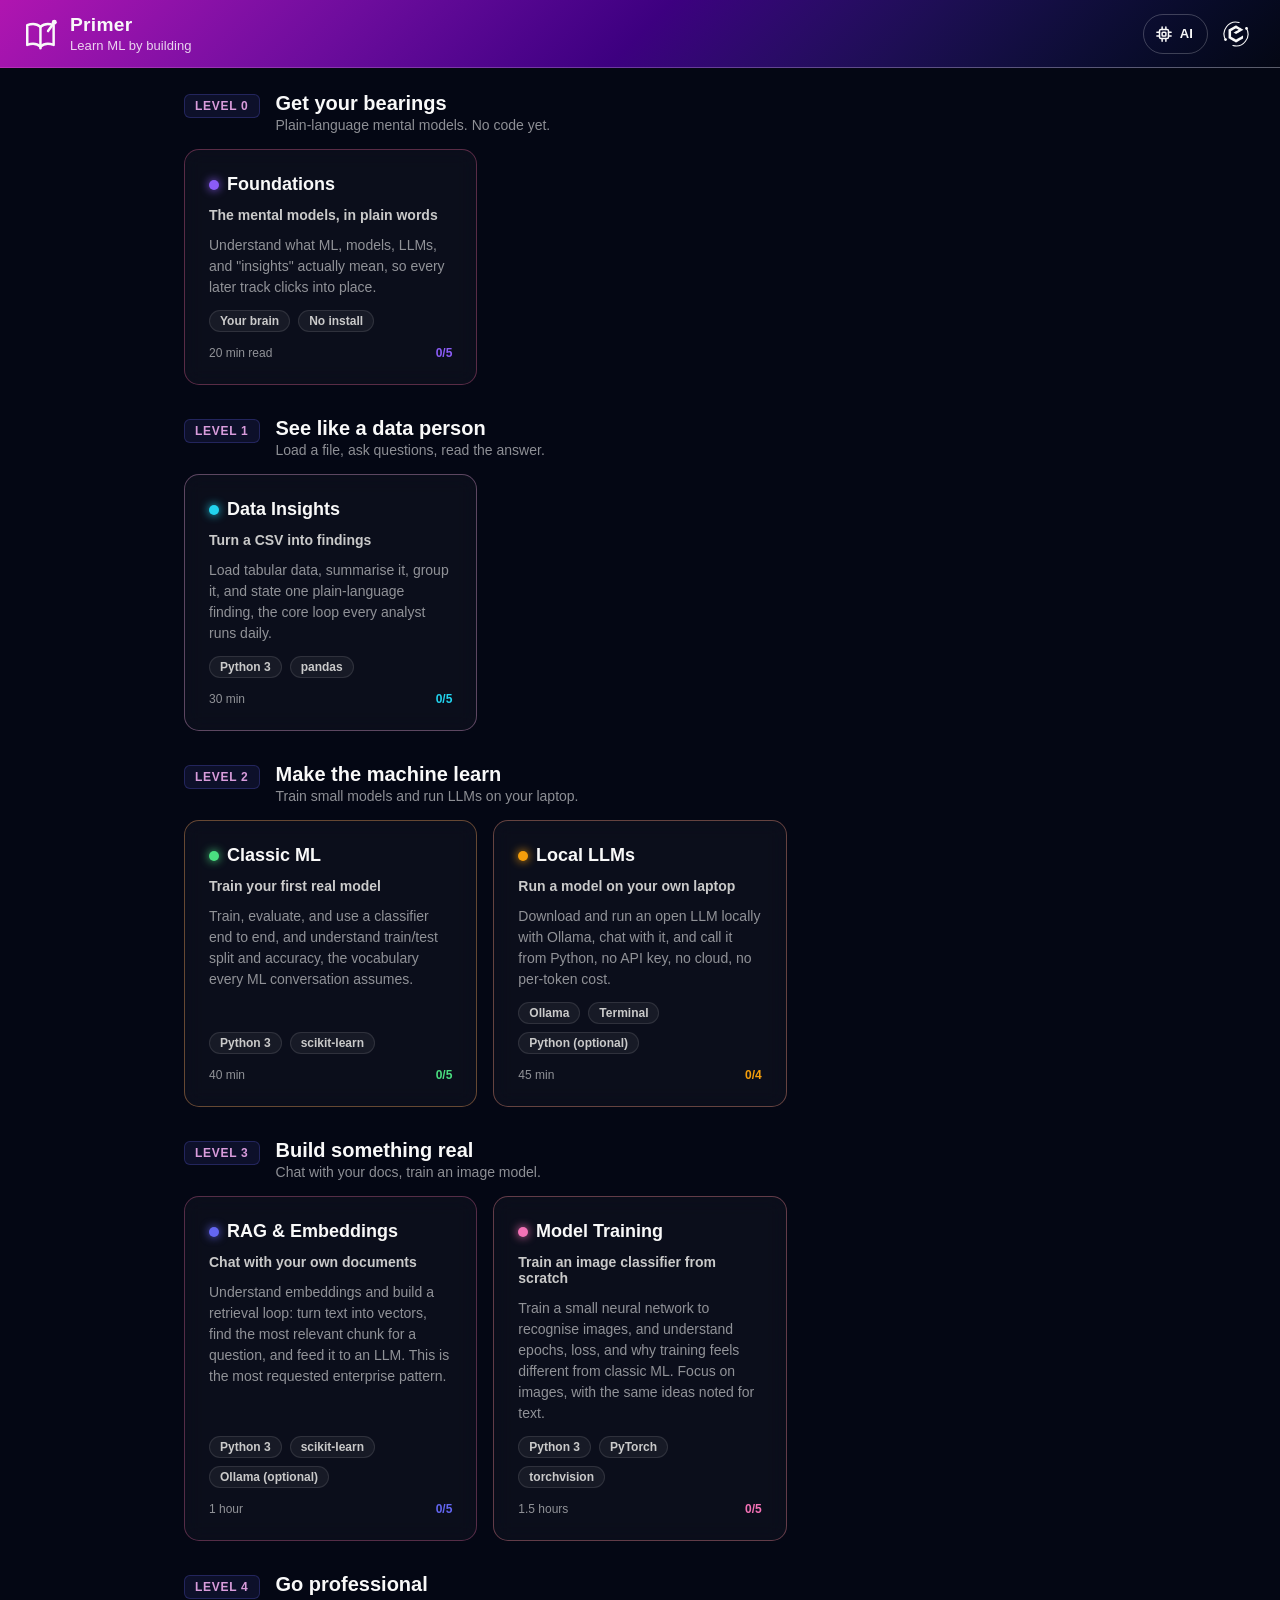
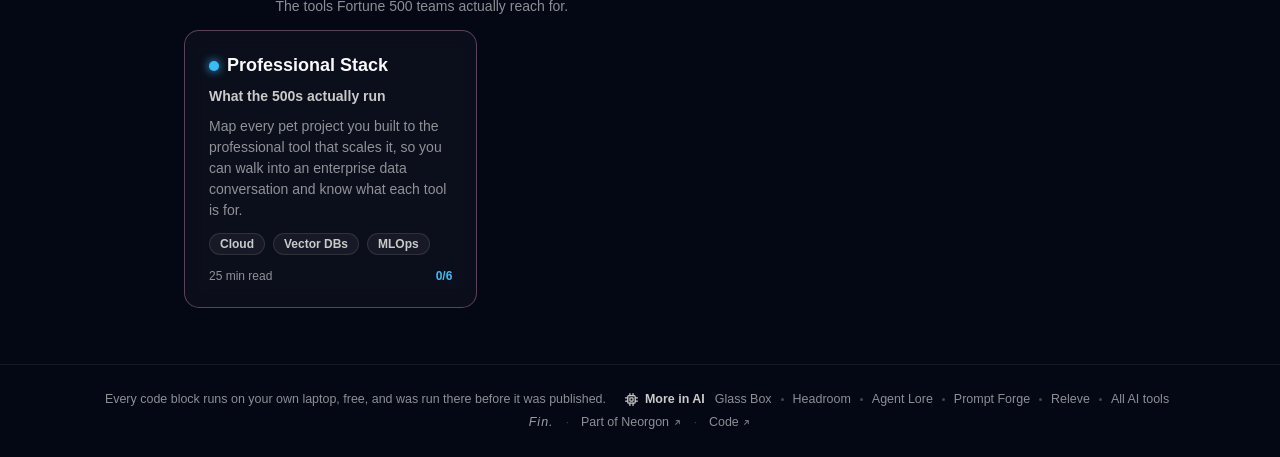
==== commit 892b9583: "chore(kits): sync header and footer kits and stamp the category row Header Kit: a category chip from" ====
--- a/index.html
+++ b/index.html
@@ -36,6 +36,7 @@
   <script defer src="js/neorgon-header.js"></script>
   <!-- Neorgon Footer Kit (vendored): see packages/neorgon-ui/footer/README.md -->
   <meta name="neo-repo" content="energon-a-secas/primer-site">
+  <meta name="neo-category" content="ai">
   <link rel="stylesheet" href="css/neorgon-footer.css">
   <script defer src="js/neorgon-footer.js"></script>
   <script type="application/ld+json">
@@ -91,6 +92,19 @@
 
   <footer class="neo-footer" data-footer-mode="minimal">
     Every code block runs on your own laptop, free, and was run there before it was published.
+    <!-- neo-fleet:more -->
+    <nav class="neo-more" aria-label="More in AI" data-category="ai" data-label-en="AI" data-label-es="IA">
+      <span class="neo-more__label" aria-hidden="true"><svg class="neo-more__icon" viewBox="0 0 24 24" width="16" height="16" fill="none" stroke="currentColor" stroke-width="2" stroke-linecap="round" stroke-linejoin="round" aria-hidden="true" focusable="false"><rect x="6" y="6" width="12" height="12" rx="2"/><rect x="9.5" y="9.5" width="5" height="5" rx="1"/><path d="M9.5 2.5V6M14.5 2.5V6M9.5 18v3.5M14.5 18v3.5M2.5 9.5H6M2.5 14.5H6M18 9.5h3.5M18 14.5h3.5"/></svg><span class="neo-more__title">More in AI</span></span>
+      <ul class="neo-more__list">
+        <li><a href="https://glassbox.neorgon.com/">Glass Box</a></li>
+        <li><a href="https://headroom.neorgon.com/">Headroom</a></li>
+        <li><a href="https://agentlore.neorgon.com/">Agent Lore</a></li>
+        <li><a href="https://promptforge.neorgon.com/">Prompt Forge</a></li>
+        <li><a href="https://releve.neorgon.com/">Releve</a></li>
+        <li><a class="neo-more__all" href="https://neorgon.com/ai/">All AI tools</a></li>
+      </ul>
+    </nav>
+    <!-- /neo-fleet:more -->
   </footer>
 
   <script type="module" src="js/app.js"></script>
--- a/css/neorgon-header.css
+++ b/css/neorgon-header.css
@@ -0,0 +1,1225 @@
+/* ══════════════════════════════════════════════════════════════
+   Neorgon Header Kit: header.css
+   Canonical source: packages/neorgon-ui/header/
+   Vendored per site as css/neorgon-header.css; do not edit copies.
+   Live CDN: https://cdn.neorgon.org/v1.0.0/header/header.css
+   ══════════════════════════════════════════════════════════════ */
+
+:root {
+  /* Geometry */
+  --header-h: 68px;
+  --header-h-app: 56px;
+  --header-control-h: 40px; /* every header control (buttons, ⋯, palette, home) shares this height */
+  /* Logo height. A token, not a literal, so a site can make the mark carry more
+     weight without forking the kit. Default 36px = the historical value, so
+     nothing changes for a site that never sets it. The bar is 68px with no
+     vertical padding, so ~52px is the practical ceiling before the mark starts
+     to look wedged against the edges. */
+  --header-logo-h: 36px;
+  --header-logo-h-mobile: 28px;
+
+  /* Palette: themes override these (see themes.css) */
+  --header-bg-start: #B015B0;
+  --header-bg-mid: #3D0080;
+  --header-bg-end: #040714;
+  /* Kept here for anything that references the composed gradient, but the
+     authoritative copy is re-declared on .header-bar below; see the note
+     there before changing either. */
+  --header-bg: linear-gradient(in oklch 135deg, var(--header-bg-start) 0%, var(--header-bg-mid) 50%, var(--header-bg-end) 100%);
+  --header-glass: rgba(0, 9, 18, .35);
+  --header-text: #f9f9f9;
+  --header-text-dim: rgba(255, 255, 255, .72);
+  --header-border: rgba(255, 255, 255, .07);
+  --header-border-strong: rgba(255, 255, 255, .22);
+  --header-accent: #e879f9;
+  --header-menu-bg: #10142a;
+  --header-menu-hover: rgba(255, 255, 255, .08);
+
+  /* Focus ring: near-white with a whisper of the brand hue so it never
+     reads as a stray browser default. 5.77:1 (bright end) to 17.98:1
+     (dark end) against the bar, 16.54:1 on the menu. Themes may override. */
+  --header-focus: oklch(0.97 0.02 320);
+  --header-focus-w: 2px;
+
+  /* Icon sizing. Two tokens: a filled glyph reads heavier than a stroked
+     one in the same box, so the solid home icon is set smaller to match
+     optically. */
+  --header-icon: 22px;        /* stroked glyphs (palette) */
+  --header-icon-solid: 20px;  /* filled glyphs (home) */
+
+  /* ease-out-quart: fast start, long settle, no overshoot. */
+  --header-ease: cubic-bezier(.22, 1, .36, 1);
+  --header-ease-in: cubic-bezier(.55, 0, 1, .45);
+}
+
+/* Colour judgements about the DEFAULT gradient specifically. Scoped to
+   html:not([data-theme]) because themes.css sets these per theme at the
+   same specificity as :root, so a :root override here would silently
+   overwrite all five palettes. Every consumer below pairs them with a
+   var() fallback to the theme's own token. */
+html:not([data-theme]) {
+  /* --header-border-strong (.22) measures 1.91-1.95:1 on the bar, below
+     the 3:1 WCAG 1.4.11 needs for a control boundary. .42 gives 3.73-4.02:1. */
+  --header-control-border: rgba(255, 255, 255, .42);
+
+  /* --header-bg-end (#040714) is identical to the standard page
+     background, so a flat hairline measures 1.14:1 on the right half.
+     The bar's luminance swings 43x left-to-right, so the edge ramps too. */
+  --header-edge-from: rgba(255, 255, 255, .10);
+  --header-edge-to: rgba(255, 255, 255, .34);
+
+  /* .72 measures 4.14:1 at the start of the subtitle span, below AA.
+     Split from the icon colour, which only needs 3:1 as non-text. */
+  --header-text-dim: rgba(255, 255, 255, .82);
+  --header-icon-color: rgba(255, 255, 255, .78);
+}
+
+/* ── The sticky offset ───────────────────────────────────────────
+   --neo-sticky-top is how much of the viewport's top the header covers
+   right now. header.js keeps it exact (it measures the bar, and drops to 0
+   while auto-hide or the Keys Kit's H toggle has the bar away); these rules
+   are the value before it runs, and with JS off. Rails, scope strips and
+   scroll-margin-top read it instead of hardcoding 56px or 68px:
+
+     .rail { position: sticky; top: var(--neo-sticky-top, 0px); }
+     h2[id] { scroll-margin-top: calc(var(--neo-sticky-top, 0px) + 12px); }
+
+   The kit sets no scroll-padding of its own: many sites already offset
+   their anchors with scroll-margin-top, and the two add up. */
+:root { --neo-sticky-top: 0px; }
+:root:has(.header-bar) { --neo-sticky-top: var(--header-h); }
+:root:has(.header-bar[data-header-mode="app"]) { --neo-sticky-top: var(--header-h-app); }
+:root[data-chrome="off"]:has(.header-bar) { --neo-sticky-top: 0px; }
+
+/* ══════════════════════════════════════════════════════════════
+   SKINS: site-level identity, opt-in per site
+   ────────────────────────────────────────────────────────────
+   A skin replaces the default magenta gradient for ONE site whose
+   own palette clashes with it. Set it in the site's markup:
+
+     <header class="header-bar" data-header-mode="content"
+             data-header-skin="brass">
+
+   This is NOT the theme system. Precedence, by design:
+
+     visitor choice (?theme= / cookie)  >  season (CDN)  >  skin  >  kit default
+
+   A site that should sit out every season keeps its skin with
+   `<html lang="en" data-season="off">` (see season.css). That declines
+   the fleet's decoration only; a visitor's ?theme= still wins.
+
+   Named skins below are the reusable ones. For a one-off palette no
+   other site would share, use `data-header-skin="custom"` and declare
+   the tokens in the site's own CSS; contract at the end of this block.
+
+   Two cascade facts make that ordering work, and both are easy to
+   get wrong:
+
+   1. A declaration ON .header-bar beats a value INHERITED from
+      <html>, whatever the specificity. Visitor themes declare on
+      <html>, so every skin is scoped `html:not([data-theme])`:
+      the moment a visitor picks a theme, all skins stop matching.
+   2. Season rules in season.css carry a matching
+      `[data-header-skin]` selector one step more specific than the
+      skin rules below, so an armed season still flips skinned
+      sites. Do not raise the specificity here without raising it
+      there too, or skinned sites will silently sit out the season.
+
+   3. The Footer Kit's pieces (.neo-footer, and .neo-top and .neo-modal,
+      which it appends to <body>) and the Beacon link sit outside
+      .header-bar, so a skin declared only on the bar never reaches
+      their focus rings and borders (queue #156). Every skin rule
+      therefore names them too, behind `:has()` on <html>. That item is
+      wrapped in `:is()` because :is() forgives a selector it cannot
+      parse: a browser without :has() drops that one item, not the
+      whole rule and with it the header's own skin. `:where()` inside
+      :has() keeps it at (0,2,1), under an armed season's (0,3,2)
+      pieces rule in season.css. The footer and beacon resolve the
+      tokens on those pieces; see "Header-derived tokens" in footer.css.
+
+   Each skin also sets --header-focus, a near-white in its own hue, so
+   the header's focus rings and the Beacon's stop being the default's
+   pink on a skinned site.
+
+   Each skin re-tunes the edge ramp and control border for its own
+   surface; those defaults are calibrated to the magenta gradient
+   and are wrong on a black bar.
+   ══════════════════════════════════════════════════════════════ */
+
+/* ink: near-black neutral. The default choice for a site whose
+   palette the magenta gradient fights. */
+html:not([data-theme]) .header-bar[data-header-skin="ink"],
+:is(html:not([data-theme]):has(:where(.header-bar[data-header-skin="ink"])) :is(.neo-footer, .neo-top, .neo-modal, .neo-beacon-link)) {
+  --header-focus: oklch(0.97 0.01 255);
+  --header-bg-start: #14161c;
+  --header-bg-mid: #0b0d12;
+  --header-bg-end: #050609;
+  --header-glass: rgba(10, 12, 16, .55);
+  --header-accent: #cbd5e1;
+  --header-text: #f4f4f5;
+  --header-text-dim: rgba(255, 255, 255, .78);
+  --header-icon-color: rgba(255, 255, 255, .74);
+  --header-border: rgba(255, 255, 255, .09);
+  --header-border-strong: rgba(255, 255, 255, .24);
+  --header-control-border: rgba(255, 255, 255, .44);
+  --header-menu-bg: #14161c;
+  --header-menu-hover: rgba(255, 255, 255, .09);
+  /* A near-black bar sits close to the page in luminance at BOTH ends,
+     so the edge has to be brighter than the gradient's ramp. */
+  --header-edge-from: rgba(255, 255, 255, .26);
+  --header-edge-to: rgba(255, 255, 255, .26);
+}
+
+/* carbon: flat true black, no gradient. The most restrained option;
+   the hairline does all the separating. */
+html:not([data-theme]) .header-bar[data-header-skin="carbon"],
+:is(html:not([data-theme]):has(:where(.header-bar[data-header-skin="carbon"])) :is(.neo-footer, .neo-top, .neo-modal, .neo-beacon-link)) {
+  --header-focus: oklch(0.97 0 0);
+  --header-bg-start: #08080a;
+  --header-bg-mid: #08080a;
+  --header-bg-end: #08080a;
+  --header-glass: rgba(0, 0, 0, .6);
+  --header-accent: #e5e5e5;
+  --header-text: #fafafa;
+  --header-text-dim: rgba(255, 255, 255, .76);
+  --header-icon-color: rgba(255, 255, 255, .72);
+  --header-border: rgba(255, 255, 255, .12);
+  --header-border-strong: rgba(255, 255, 255, .26);
+  --header-control-border: rgba(255, 255, 255, .46);
+  --header-menu-bg: #101012;
+  --header-menu-hover: rgba(255, 255, 255, .1);
+  --header-edge-from: rgba(255, 255, 255, .3);
+  --header-edge-to: rgba(255, 255, 255, .3);
+}
+
+/* brass: warm dark, tuned to incident-runbook's #b8935f / #d8b280
+   accents and its #040714 page background. */
+html:not([data-theme]) .header-bar[data-header-skin="brass"],
+:is(html:not([data-theme]):has(:where(.header-bar[data-header-skin="brass"])) :is(.neo-footer, .neo-top, .neo-modal, .neo-beacon-link)) {
+  --header-focus: oklch(0.97 0.02 75);
+  --header-bg-start: #2a2114;
+  --header-bg-mid: #16120c;
+  --header-bg-end: #040714;
+  --header-glass: rgba(22, 18, 12, .5);
+  --header-accent: #d8b280;
+  --header-text: #f7f3ea;
+  --header-text-dim: rgba(247, 243, 234, .8);
+  --header-icon-color: rgba(216, 178, 128, .86);
+  --header-border: rgba(216, 178, 128, .2);
+  --header-border-strong: rgba(216, 178, 128, .38);
+  --header-control-border: rgba(216, 178, 128, .55);
+  --header-menu-bg: #17130d;
+  --header-menu-hover: rgba(216, 178, 128, .14);
+  --header-edge-from: rgba(216, 178, 128, .22);
+  --header-edge-to: rgba(216, 178, 128, .34);
+}
+
+/* slate: cool blue-grey. Neutral without going fully black. */
+html:not([data-theme]) .header-bar[data-header-skin="slate"],
+:is(html:not([data-theme]):has(:where(.header-bar[data-header-skin="slate"])) :is(.neo-footer, .neo-top, .neo-modal, .neo-beacon-link)) {
+  --header-focus: oklch(0.97 0.02 230);
+  --header-bg-start: #33415a;
+  --header-bg-mid: #1e293b;
+  --header-bg-end: #0b1120;
+  --header-glass: rgba(15, 23, 42, .5);
+  --header-accent: #7dd3fc;
+  --header-text: #f1f5f9;
+  --header-text-dim: rgba(241, 245, 249, .8);
+  --header-icon-color: rgba(226, 232, 240, .78);
+  --header-border: rgba(148, 163, 184, .2);
+  --header-border-strong: rgba(148, 163, 184, .36);
+  --header-control-border: rgba(203, 213, 225, .5);
+  --header-menu-bg: #16202f;
+  --header-menu-hover: rgba(148, 163, 184, .16);
+  --header-edge-from: rgba(148, 163, 184, .18);
+  --header-edge-to: rgba(148, 163, 184, .34);
+}
+
+/* aurora: deep teal into cyan. For data/monitoring surfaces. */
+html:not([data-theme]) .header-bar[data-header-skin="aurora"],
+:is(html:not([data-theme]):has(:where(.header-bar[data-header-skin="aurora"])) :is(.neo-footer, .neo-top, .neo-modal, .neo-beacon-link)) {
+  --header-focus: oklch(0.97 0.02 205);
+  --header-bg-start: #0e7490;
+  --header-bg-mid: #0a3d4d;
+  --header-bg-end: #040714;
+  --header-glass: rgba(8, 51, 68, .5);
+  --header-accent: #67e8f9;
+  --header-text: #ecfeff;
+  --header-text-dim: rgba(236, 254, 255, .82);
+  --header-icon-color: rgba(165, 243, 252, .82);
+  --header-border: rgba(103, 232, 249, .2);
+  --header-border-strong: rgba(103, 232, 249, .36);
+  --header-control-border: rgba(165, 243, 252, .5);
+  --header-menu-bg: #07222c;
+  --header-menu-hover: rgba(103, 232, 249, .14);
+  --header-edge-from: rgba(103, 232, 249, .2);
+  --header-edge-to: rgba(103, 232, 249, .32);
+}
+
+/* ember: warm amber into rust. For alert/ops surfaces that want
+   warmth without reading as the danger theme. */
+html:not([data-theme]) .header-bar[data-header-skin="ember"],
+:is(html:not([data-theme]):has(:where(.header-bar[data-header-skin="ember"])) :is(.neo-footer, .neo-top, .neo-modal, .neo-beacon-link)) {
+  --header-focus: oklch(0.97 0.02 85);
+  --header-bg-start: #9a3412;
+  --header-bg-mid: #4a1608;
+  --header-bg-end: #040714;
+  --header-glass: rgba(74, 22, 8, .5);
+  --header-accent: #fbbf24;
+  --header-text: #fff7ed;
+  --header-text-dim: rgba(255, 247, 237, .82);
+  --header-icon-color: rgba(253, 230, 138, .84);
+  --header-border: rgba(251, 191, 36, .2);
+  --header-border-strong: rgba(251, 191, 36, .36);
+  --header-control-border: rgba(253, 230, 138, .5);
+  --header-menu-bg: #23120a;
+  --header-menu-hover: rgba(251, 191, 36, .14);
+  --header-edge-from: rgba(251, 191, 36, .2);
+  --header-edge-to: rgba(251, 191, 36, .32);
+}
+
+/* jade: clinical emerald. Tuned to headpain-site's #059669 / #10b981
+   accents on its #040714 page. For calm medical/health surfaces where
+   both the magenta default and ember's warning-warmth read wrong. */
+html:not([data-theme]) .header-bar[data-header-skin="jade"],
+:is(html:not([data-theme]):has(:where(.header-bar[data-header-skin="jade"])) :is(.neo-footer, .neo-top, .neo-modal, .neo-beacon-link)) {
+  --header-focus: oklch(0.97 0.02 165);
+  --header-bg-start: #065f46;
+  --header-bg-mid: #043b2c;
+  --header-bg-end: #040714;
+  --header-glass: rgba(4, 59, 44, .5);
+  --header-accent: #6ee7b7;
+  --header-text: #ecfdf5;
+  --header-text-dim: rgba(236, 253, 245, .82);
+  --header-icon-color: rgba(167, 243, 208, .84);
+  --header-border: rgba(110, 231, 183, .2);
+  --header-border-strong: rgba(110, 231, 183, .36);
+  --header-control-border: rgba(167, 243, 208, .5);
+  --header-menu-bg: #08251c;
+  --header-menu-hover: rgba(110, 231, 183, .14);
+  --header-edge-from: rgba(110, 231, 183, .2);
+  --header-edge-to: rgba(110, 231, 183, .32);
+}
+
+/* The named skins compose their gradient in oklab, not oklch.
+   oklch carries a hue, and a stop with almost no chroma has a hue that is
+   "powerless": the browser borrows the neighbouring stop's hue instead,
+   from each side. brass's near-neutral mid (#16120c) took the brown hue on
+   its left and the navy hue on its right, so the bar changed colour in one
+   step along the 50% line: the brown-to-navy diagonal near x=700 on
+   Releve's and apps-site's headers. Measured on a 1440px bar: the largest
+   one-step change in OKLab a/b was 24.4 (x1000) in oklch and 1.8 in oklab;
+   every other skin measures 0.7 to 3.2 either way, and oklab lowers it for
+   aurora, ember and jade too. These skins are dark, low-chroma ramps with
+   no hue sweep to keep. The default gradient and the visitor themes stay
+   in oklch, where the sweep is the design.
+   Scope: (0,3,1), the skins' own weight. An armed season's skinned rule
+   re-asserts its oklch gradient at (0,4,2), so seasons look the same on a
+   skinned site as anywhere else. `custom` is left alone: the site chose
+   those stops under oklch. */
+html:not([data-theme]) .header-bar:is([data-header-skin="ink"], [data-header-skin="carbon"],
+  [data-header-skin="brass"], [data-header-skin="slate"], [data-header-skin="aurora"],
+  [data-header-skin="ember"], [data-header-skin="jade"]) {
+  --header-bg: linear-gradient(in oklab 135deg, var(--header-bg-start) 0%, var(--header-bg-mid) 50%, var(--header-bg-end) 100%);
+}
+
+/* ── custom: a site-authored skin ────────────────────────────────
+   For a one-off palette that no named skin fits and that no other
+   site would reuse. The kit deliberately ships NO tokens for this
+   value: the site supplies them, and the kit stays out of the way.
+
+     <header class="header-bar" data-header-skin="custom">
+
+   In the site's own css/style.css, copy this selector EXACTLY: the
+   scoping and the specificity are the whole contract:
+
+     html:not([data-theme]) .header-bar[data-header-skin="custom"],
+     html:not([data-theme]) :is(.neo-footer, .neo-top, .neo-modal, .neo-beacon-link) {
+       --header-focus: …;
+       --header-bg-start: …;  --header-bg-mid: …;  --header-bg-end: …;
+       --header-accent: …;    --header-text: …;    --header-text-dim: …;
+       --header-icon-color: …; --header-border: …; --header-border-strong: …;
+       --header-control-border: …; --header-menu-bg: …; --header-menu-hover: …;
+       --header-edge-from: …; --header-edge-to: …;
+     }
+
+   Why that exact selector, and nothing shorter:
+     · `html:not([data-theme])` makes the skin collapse the instant a
+       visitor picks a theme. Drop it and the site ignores ?theme=.
+     · `[data-header-skin="custom"]` puts it at (0,3,1), above the
+       kit default, below an armed season's (0,4,2) skin variant. A
+       bare `.header-bar { --header-bg-start: … }` is only (0,1,0)
+       and the kit's own defaults would beat it.
+     · The second line hands the same tokens to the Footer Kit's
+       pieces and the Beacon link, which sit outside the bar. Without
+       it the footer's focus rings stay the kit's magenta (queue #156).
+       It is (0,2,1), below an armed season's (0,3,2) pieces rule, so
+       a season still re-skins the footer. A site that only skins a
+       page with no footer can leave it out.
+   Set only the three gradient stops if that is all that clashes; the
+   bar re-composes --header-bg from them (see .header-bar below).
+   Only the three stops + accent are usually enough, but re-tune the
+   edge ramp too if the bar is much darker or lighter than the default
+   magenta, which those values are calibrated against. */
+
+/* ── Bar ─────────────────────────────────────────────────────── */
+.header-bar {
+  position: sticky;
+  top: 0;
+  z-index: var(--z-sticky-header, 200);
+  display: flex;
+  align-items: center;
+  gap: var(--space-3, 12px);
+  height: var(--header-h);
+  padding: 0 var(--space-6, 24px);
+  /* Re-composed HERE, not only at :root. A custom property's var()
+     references resolve on the element where that property is declared, so a
+     --header-bg built at :root bakes in :root's start/mid/end and ignores any
+     override made further down the tree. Declaring it on .header-bar means
+     skins (and any site override on the bar) only need to set the three
+     stops. Themes still work: they set the stops on <html>, which inherits
+     down to here before this resolves. */
+  --header-bg: linear-gradient(in oklch 135deg, var(--header-bg-start) 0%, var(--header-bg-mid) 50%, var(--header-bg-end) 100%);
+  background: var(--header-bg);
+  border-bottom: 1px solid var(--header-border);
+  color: var(--header-text);
+  --header-h-cur: var(--header-h);
+}
+
+/* Bottom edge as a ramp, not a flat hairline (see --header-edge-*).
+   Degrades to the theme's flat --header-border where unsupported or
+   where a theme defines no ramp of its own. */
+html:not([data-theme]) .header-bar {
+  border-image: linear-gradient(
+    to right,
+    var(--header-edge-from, rgba(255, 255, 255, .10)),
+    var(--header-edge-to, rgba(255, 255, 255, .34))
+  ) 1;
+}
+/* Hub is a floating glass plate, not a band welded to the page; the
+   ramp would read as a seam. */
+html:not([data-theme]) .header-bar[data-header-mode="hub"] {
+  border-image: none;
+  border-bottom-color: var(--header-border);
+}
+
+/* Mode: hub, transparent cozy glass, no gradient */
+.header-bar[data-header-mode="hub"] {
+  background: var(--header-glass);
+  backdrop-filter: blur(12px);
+  -webkit-backdrop-filter: blur(12px);
+}
+
+/* Mode: app, slim, auto-hides on scroll down (JS toggles .header-hidden) */
+.header-bar[data-header-mode="app"] {
+  height: var(--header-h-app);
+  --header-h-cur: var(--header-h-app);
+}
+
+/* Auto-hide. `app` mode has it by definition; every other mode opts in with
+   data-header-autohide="on" and keeps its own height and background. */
+.header-bar[data-header-mode="app"],
+.header-bar[data-header-autohide="on"] {
+  transition: transform .26s var(--header-ease, ease);
+}
+/* Leaving accelerates away; returning decelerates in. Same budget. */
+.header-bar[data-header-mode="app"].header-hidden,
+.header-bar[data-header-autohide="on"].header-hidden {
+  transform: translateY(-100%);
+  transition-duration: .2s;
+  transition-timing-function: var(--header-ease-in, ease);
+}
+/* Keyboard focus entering a hidden bar reveals it: focus must never sit
+   on an off-screen control (WCAG 2.4.7, and 2.2's 2.4.11). header.js
+   drops the class on focusin so the next scroll decision agrees with
+   what is painted; this rule covers the frame in between. */
+.header-bar.header-hidden:focus-within { transform: none; }
+
+/* ── Logo block ──────────────────────────────────────────────── */
+.header-logo {
+  display: flex;
+  align-items: center;
+  gap: 10px;
+  flex-shrink: 0;
+  min-width: 0;
+}
+.header-logo-img {
+  height: var(--header-logo-h, 36px);
+  width: auto;
+  flex-shrink: 0;
+  display: block;
+  transition: transform .28s var(--header-ease, ease);
+}
+/* The raster fallback still needs forcing white; the injected vector must not
+   be filtered, because it already inherits the header's own text colour and
+   inverting it would undo exactly the thing it was swapped in to fix. */
+img.header-logo-img { filter: brightness(0) invert(1); }
+svg.header-logo-mark { color: var(--header-text); fill: currentColor; width: auto; }
+/* A site that ships its own mark gets it as a mask over currentColor, so the
+   glyph follows the header's text colour exactly as the inline svg does. An
+   <img> could not: it paints its own pixels and ignores the cascade. */
+.header-logo-own {
+  /* Width tracks height rather than restating the token: .header-logo-img
+     already sets height, and it drops to --header-logo-h-mobile under 700px.
+     Pinning width to the desktop value gave a 36x28 box on a phone. */
+  aspect-ratio: 1;
+  width: auto;
+  /* Declared, not inherited. `background: currentColor` resolves against
+     whatever the ancestor set, and the logo is always inside an <a>: on a site
+     whose logo anchor carries no class, that ancestor is an unstyled link and
+     currentColor is the UA's #0000EE. The mark then paints link-blue, silently,
+     because nothing in the page is wrong enough to throw. Every fleet site
+     happens to wrap the logo in .header-title-link (which the kit gives
+     color: inherit), so this only surfaced when ops-console adopted the kit
+     with a bare <a>. Stating the colour here makes the mask independent of the
+     markup around it, which is the contract the rest of the kit already keeps. */
+  color: var(--header-text);
+  background: currentColor;
+  /* The image itself is set inline by header.js, derived from the manifest
+     link, because a fleet site is served at its domain root and a kit showcase
+     is not. Only the parts that do not vary live here. */
+  -webkit-mask-position: center; mask-position: center;
+  -webkit-mask-size: contain;    mask-size: contain;
+  -webkit-mask-repeat: no-repeat; mask-repeat: no-repeat;
+}
+.header-logo-img:hover,
+.header-title-link:hover .header-logo-img { transform: scale(1.06) rotate(-4deg); }
+
+/* min-height also fixes a target-size failure: at <=700px the subtitle is
+   hidden and this link collapses to 22px, under the 24px WCAG 2.5.8
+   minimum. The parent centres it, so it grows symmetrically, with no shift. */
+.header-title-link {
+  text-decoration: none;
+  color: inherit;
+  min-width: 0;
+  display: flex;
+  flex-direction: column;
+  justify-content: center;
+  min-height: var(--header-control-h);
+}
+/* Current contract: mark + name are ONE anchor to the site's own home
+   (the img rides inside .header-title-link with alt=""), so the link's
+   accessible name is the title text and the logo stops being a second,
+   differently-behaved link. Scoped with :has() so the retired two-anchor
+   markup keeps rendering unchanged wherever it still exists. */
+.header-title-link:has(> .header-logo-img, > picture) {
+  flex-direction: row;
+  align-items: center;
+  gap: 10px;
+}
+.header-title-wrap {
+  display: flex;
+  flex-direction: column;
+  justify-content: center;
+  min-width: 0;
+}
+/* The one visible cue that the name is a control: the title warms to the
+   accent on hover. Kept subtle; the cursor and the logo tilt do the rest. */
+.header-logo h1 { transition: color .2s var(--header-ease, ease); }
+.header-title-link:hover h1 { color: var(--header-accent); }
+/* rem, not em: a shared component must not rescale because a site set its
+   own body font-size. 1.2rem == 19.2px == today's rendered size.
+
+   `margin: 0` for the same reason, and it is load-bearing: the UA gives h1
+   `.67em 0`, which at this size is 12.86px above and below. The kit never
+   reset it, so the title block came out 67px inside app mode's fixed 56px
+   bar: the title rode high and the subtitle hung out of the header into the
+   page. It looked fine on most sites only because they link the CDN
+   `styles/base.css`, whose `*` reset zeroed it for us; the sites that don't
+   (headpain, autopilot, references-api in app mode) showed the real geometry. */
+.header-logo h1 {
+  margin: 0;
+  font-size: 1.2rem;
+  font-weight: 600;
+  line-height: 1.2;
+  letter-spacing: .015em;
+  color: var(--header-text);
+  white-space: nowrap;
+}
+/* All four sides declared, so a site that authors the subtitle as a <p>
+   rather than a <div> does not reintroduce the same UA margin. */
+.header-subtitle {
+  font-size: .8125rem;
+  line-height: 1.25;
+  color: var(--header-text-dim);
+  font-weight: 500;
+  margin: 2px 0 0;
+  letter-spacing: .005em;
+  white-space: nowrap;
+}
+
+/* Epigraph: the animating half of a bilingual subtitle. The glyph churn is
+   decoration, so it is aria-hidden and .neo-epi-sr carries the real sentence
+   for assistive tech. Both live inside .header-subtitle, which keeps the
+   existing nowrap and mobile-hide behaviour unchanged. */
+.neo-epi { font-variant-ligatures: none; }
+.neo-epi-sr {
+  position: absolute;
+  width: 1px; height: 1px;
+  margin: -1px; padding: 0; border: 0;
+  overflow: hidden;
+  clip-path: inset(50%);
+  white-space: nowrap;
+}
+
+/* ── Right cluster: actions + theme toggle + home ────────────── */
+.header-right {
+  margin-left: auto;
+  display: flex;
+  align-items: center;
+  gap: var(--space-2, 8px);
+  min-width: 0;
+}
+
+.header-actions {
+  display: flex;
+  align-items: center;
+  gap: var(--space-2, 8px);
+  position: relative; /* overflow .header-menu anchors here */
+  min-width: 0;
+}
+.header-actions .btn,
+.header-actions .nav-link {
+  white-space: nowrap;
+  flex-shrink: 0;
+}
+/* Uniform control row: direct action children match the icon buttons'
+   height so Share / ⋯ / palette / home read as one correlative strip.
+   (Direct-child only: items moved into the ⋯ menu keep menu styling.) */
+.header-actions > .btn,
+.header-actions > .nav-link,
+.header-actions > button,
+.header-actions > a {
+  height: var(--header-control-h);
+  min-height: 0; /* neutralize site-level control minimums (e.g. --control-height) */
+  box-sizing: border-box;
+  display: inline-flex;
+  align-items: center;
+}
+
+/* Same guarantee one level down, for the kit's own grouping idiom.
+   header.js already knows .header-btn-group as a unit that travels into the ⋯
+   menu whole; the geometry rule above did not, so a grouped button kept its
+   own height and the row went ragged: pathfinder shipped 37px Fit/Clear
+   buttons flanked by 40px icon controls. Scoped to a group still sitting in
+   the bar: once the ⋯ menu adopts it the selector stops matching and menu
+   styling takes over, which is the same boundary the direct-child rule draws.
+   Deliberately NOT `> div > *`: battlecard's .bc-menu-wrap holds dropdown
+   items that are not bar controls and must not be stretched to 40px. */
+.header-actions > .header-btn-group > .btn,
+.header-actions > .header-btn-group > .nav-link,
+.header-actions > .header-btn-group > button,
+.header-actions > .header-btn-group > a {
+  height: var(--header-control-h);
+  min-height: 0;
+  box-sizing: border-box;
+  display: inline-flex;
+  align-items: center;
+}
+
+/* Appearance fallback for action buttons.
+   The kit enforces geometry on .header-actions children but never styled
+   them, so a site that uses the canonical .btn / .nav-link classes without
+   defining them renders a raw browser button inside the header
+   (incident-runbook hit exactly this). Wrapped in :where() so the whole
+   rule has ZERO specificity: every site's own .btn/.nav-link styling
+   still wins, and this only shows through where nothing else applies. */
+:where(.header-actions) > :where(.btn, .nav-link, button, a) {
+  padding: 0 12px;
+  border: 1px solid var(--header-border-strong);
+  border-radius: 6px;
+  background: transparent;
+  color: var(--header-text);
+  font: inherit;
+  font-size: .875rem;
+  font-weight: 500;
+  line-height: 1;
+  text-decoration: none;
+  cursor: pointer;
+  transition: background .2s var(--header-ease, ease),
+              border-color .2s var(--header-ease, ease);
+}
+:where(.header-actions) > :where(.btn, .nav-link, button, a):hover {
+  background: var(--header-menu-hover);
+  border-color: var(--header-control-border, var(--header-border-strong));
+}
+
+/* An icon-only control has no label to pad around, and the fallback above
+   assumes there is one. Its 12px side padding lands inside a border-box
+   control the site already sized square, leaving 40 - 24 - 2 = 14px of
+   content, and an SVG is a flex item that will shrink into it. neorgon-site's
+   GitHub mark rendered 14x26 and hiring-pack's 10x24 before this rule.
+
+   Specificity note, because it is not what the :where() wrapper suggests:
+   :has() is NOT zero-specificity: it takes the specificity of its most
+   specific argument, so `svg:only-child` puts this selector at (0,1,1), the
+   same weight as the `.header-actions > a` geometry rule above and ABOVE a
+   site's single-class `.header-link { width: 36px }`. That is deliberate and
+   matches the contract: the uniform control row is kit-owned, and a site that
+   truly needs different geometry sets --header-control-h rather than
+   restyling the control. hiring-pack declared 36px and now renders 40px. */
+:where(.header-actions) > :where(.btn, .nav-link, button, a):has(> svg:only-child) {
+  padding: 0;
+  width: var(--header-control-h);
+  justify-content: center;
+}
+
+/* …and the fallback's border does not belong on one either. .header-home is
+   an unboxed glyph, so a site that styles neither ends up with a boxed icon
+   sitting next to an unboxed one in the same row (hiring-pack shipped exactly
+   that pair). Geometry above is kit-owned at (0,1,1); appearance is not: the
+   extra :where() flattens this to zero specificity, so pathfinder and
+   cartograph, whose icon buttons are deliberately boxed to match the text
+   buttons beside them, keep their border on a single class. */
+:where(.header-actions > :where(.btn, .nav-link, button, a):has(> svg:only-child)),
+:where(.header-actions > :where(.btn, .nav-link, button, a):has(> svg:only-child)):hover {
+  border-color: transparent;
+}
+
+/* Belt and braces for the same failure: whatever padding a site declares, an
+   icon inside a header control is never the thing that gives way. Carries real
+   specificity on purpose: a squeezed icon is always a bug, never a choice. */
+.header-actions > .btn > svg,
+.header-actions > .nav-link > svg,
+.header-actions > button > svg,
+.header-actions > a > svg {
+  flex: none;
+}
+
+/* ── Theme toggle ────────────────────────────────────────────── */
+.header-theme { position: relative; display: flex; }
+.header-theme-toggle {
+  display: inline-flex;
+  align-items: center;
+  justify-content: center;
+  width: var(--header-control-h);
+  height: var(--header-control-h);
+  padding: 0;
+  border: 1px solid var(--header-control-border, var(--header-border-strong));
+  border-radius: 6px;
+  background: transparent;
+  color: var(--header-icon-color, var(--header-text-dim));
+  cursor: pointer;
+  transition: color .2s, border-color .2s, background .2s;
+}
+.header-theme-toggle:hover,
+.header-theme-toggle[aria-expanded="true"] {
+  color: var(--header-text);
+  border-color: var(--header-border-strong);
+  background: var(--header-menu-hover);
+}
+.header-theme-toggle svg {
+  width: var(--header-icon, 22px);
+  height: var(--header-icon, 22px);
+  display: block;
+}
+[data-theme]:not([data-theme=""]) .header-theme-toggle { color: var(--header-accent); }
+
+/* ── Home icon ───────────────────────────────────────────────── */
+.header-home {
+  display: flex;
+  align-items: center;
+  justify-content: center;
+  width: var(--header-control-h);
+  height: var(--header-control-h);
+  box-sizing: border-box;
+  padding: 0;
+  border-radius: 6px;
+  /* Full strength, not --header-icon-color. The dim was meant as hierarchy and
+     did not read as one: .header-source carries no colour rule at all, so it
+     inherits the header's own #f9f9f9, and the home control sitting beside it
+     at 78% looked like a misconfiguration rather than a decision. The other
+     user of that token is the bordered theme toggle, which has a border to
+     carry its own weight; this one does not. */
+  color: var(--header-text);
+  text-decoration: none;
+  flex-shrink: 0;
+  transition: color .18s var(--header-ease, ease),
+              background .18s var(--header-ease, ease);
+}
+/* --header-accent is the pink on the default palette and the skin's own accent
+   everywhere else, so the highlight stays on-brand without hardcoding magenta
+   into a control that ships to seven skins. */
+.header-home:hover,
+.header-home:focus-visible { color: var(--header-accent); background: var(--header-menu-hover); }
+.header-home svg {
+  width: var(--header-icon-solid, 20px);
+  height: var(--header-icon-solid, 20px);
+  display: block;
+}
+
+/* ── Hub glyph: the Energon mark at the centre of a galaxy ───────
+   .header-home is the one header link to neorgon.com, tooltip
+   "neorgon.com". The page stamps a placeholder SVG (markup contract
+   in the README) and upgradeHome() replaces it on init with the mark
+   at scale(0.72) inside a <g class="nh-orbit"> of two arcs and two
+   dots. Idle the whole thing is still; on hover or keyboard focus the
+   orbit group turns as one rigid body while the mark stays upright,
+   because a rotating letterform is unreadable.
+   Stroked glyph, so it sizes with --header-icon, not the solid token. */
+.header-home svg.nh-hub-icon {
+  /* Deliberately larger than --header-icon: the galaxy's arms occupy the outer
+     ring, so at 22px the MARK fell to 14px against 18px for the neighbouring
+     control. 26px puts it back at 18px, measured, while the arms still land
+     inside the 40px box. */
+  width: var(--header-hub-icon, 26px);
+  height: var(--header-hub-icon, 26px);
+}
+.header-home .nh-orbit {
+  transform-origin: 12px 12px; /* viewBox centre, for the legacy planet markup */
+}
+.header-home:hover .nh-orbit,
+.header-home:focus-visible .nh-orbit {
+  animation: nh-orbit-lap 1.4s linear infinite;
+}
+@keyframes nh-orbit-lap { to { transform: rotate(360deg); } }
+
+/* The galaxy turns as one rigid body on hover, so a plain rotate does it.
+   This replaced an offset-path satellite on an inclined ellipse: that needed a
+   front/back pair kept in sync and a semi-major axis capped so the dot did not
+   clip the viewBox, and none of it is needed once the arms sit outside the
+   mark instead of crossing it. */
+
+/* ── Overflow toggle (⋯), injected by header.js ─────────────── */
+.header-overflow { position: relative; display: flex; }
+.header-overflow[hidden] { display: none; }
+.header-overflow-toggle {
+  display: inline-flex;
+  align-items: center;
+  justify-content: center;
+  min-width: var(--header-control-h);
+  height: var(--header-control-h);
+  box-sizing: border-box;
+  padding: 0 10px;
+  border: 1px solid var(--header-control-border, var(--header-border-strong));
+  border-radius: 6px;
+  background: transparent;
+  color: var(--header-text);
+  font-size: 1rem;
+  font-weight: 700;
+  letter-spacing: 1px;
+  cursor: pointer;
+  transition: background .2s;
+}
+.header-overflow-toggle:hover,
+.header-overflow-toggle[aria-expanded="true"] { background: var(--header-menu-hover); }
+
+/* Shared press feedback: these three controls are kit-owned, so the kit
+   owns their states (sites style their own .btn). */
+.header-overflow-toggle:active,
+.header-theme-toggle:active,
+.header-home:active {
+  background: var(--header-menu-hover);
+  transform: translateY(.5px);
+}
+
+/* ── Dropdown menu (overflow + theme + Export▾ groups) ─────────
+   Rules: parent gets position:relative; one open at a time; Esc /
+   outside click closes; arrow keys navigate (all handled by header.js) */
+.header-menu {
+  position: absolute;
+  /* Anchored to the BAR's bottom edge, not the button's. A 40px control
+     centred in a 68px bar put the old panel 10.5px inside the bar. */
+  top: calc(100% + (var(--header-h-cur, 68px) - var(--header-control-h)) / 2 + 8px);
+  right: 0;
+  min-width: 180px;
+  max-height: min(60vh, 320px);
+  overflow-y: auto;
+  margin: 0;
+  padding: 6px;
+  list-style: none;
+  background: var(--header-menu-bg);
+  border: 1px solid var(--header-border-strong);
+  border-radius: 12px;
+  /* Contact / mid / ambient + inner top highlight, so the panel lands
+     instead of floating. */
+  box-shadow:
+    0 1px 2px rgba(0, 0, 0, .45),
+    0 8px 16px -6px rgba(0, 0, 0, .5),
+    0 24px 48px -16px rgba(0, 0, 0, .65),
+    inset 0 1px 0 rgba(255, 255, 255, .06);
+  transform-origin: top right;
+  display: none;
+  z-index: 1;
+}
+.header-menu.open {
+  display: block;
+  animation: neo-menu-in .14s var(--header-ease, ease) both;
+}
+@keyframes neo-menu-in {
+  from { opacity: 0; transform: translateY(-6px) scale(.98); }
+  to   { opacity: 1; transform: none; }
+}
+
+.header-menu .btn,
+.header-menu .nav-link,
+.header-menu button,
+.header-menu a {
+  display: flex;
+  align-items: center;
+  /* text-align does nothing to a flex item; without this the site's own
+     .btn { justify-content: center } wins and every row centres itself. */
+  justify-content: flex-start;
+  gap: 10px;
+  width: 100%;
+  min-height: 44px;
+  padding: 0 12px;
+  border: none;
+  border-radius: 8px;
+  background: none;
+  color: var(--header-text);
+  font: inherit;
+  font-size: .875rem;
+  font-weight: 500;
+  text-align: left;
+  text-decoration: none;
+  white-space: nowrap;
+  cursor: pointer;
+}
+.header-menu .btn:hover,
+.header-menu .nav-link:hover,
+.header-menu button:hover,
+.header-menu a:hover {
+  background: var(--header-menu-hover);
+}
+
+/* ── Focus visibility ─────────────────────────────────────────
+   Every focusable header control gets a real ring. outline costs no
+   layout and creates no stacking context, so app-mode transform is
+   unaffected. Longhand lists (no :is()) for universal support. */
+.header-logo a:focus-visible,
+.header-title-link:focus-visible,
+.header-actions > a:focus-visible,
+.header-actions > button:focus-visible,
+.header-actions > .btn:focus-visible,
+.header-actions > .nav-link:focus-visible,
+.header-overflow-toggle:focus-visible,
+.header-theme-toggle:focus-visible,
+.header-home:focus-visible {
+  outline: var(--header-focus-w) solid var(--header-focus);
+  outline-offset: 2px;
+}
+/* Drawn inside the item so it never collides with the menu's padding or
+   scroll edge. Covers menuitemradio/checkbox, which the old rule missed. */
+.header-menu .btn:focus-visible,
+.header-menu .nav-link:focus-visible,
+.header-menu button:focus-visible,
+.header-menu a:focus-visible,
+.header-menu [role="menuitem"]:focus-visible,
+.header-menu [role="menuitemradio"]:focus-visible,
+.header-menu [role="menuitemcheckbox"]:focus-visible {
+  outline: var(--header-focus-w) solid var(--header-focus);
+  outline-offset: -2px;
+  background: var(--header-menu-hover);
+}
+.header-menu .badge,
+.header-menu [data-badge] { margin-left: auto; }
+
+/* Grouped controls (.header-btn-group divs / navs) moved into the ⋯ menu
+   render as stacked rows; group chrome (borders, padding, flex) is stripped. */
+.header-menu > div,
+.header-menu > nav {
+  display: block;
+  border: none;
+  margin: 0;
+  padding: 0;
+}
+.header-menu > div + div,
+.header-menu > nav + nav {
+  border-top: 1px solid var(--header-border);
+  margin-top: 4px;
+  padding-top: 4px;
+}
+.header-menu > div button,
+.header-menu > div a,
+.header-menu > nav button,
+.header-menu > nav a {
+  width: 100%;
+  margin: 0;
+}
+
+/* Theme menu specifics */
+.header-theme-menu .theme-swatch {
+  width: 14px;
+  height: 14px;
+  border-radius: 50%;
+  flex-shrink: 0;
+  border: 1px solid rgba(255, 255, 255, .25);
+}
+.header-theme-menu [aria-checked="true"]::after {
+  content: "✓";
+  margin-left: auto;
+  color: var(--header-accent);
+}
+
+/* ── Category chip and panel (built by header.js from
+   <meta name="neo-category">) ──────────────────────────────────
+   Bar tokens only: the chip follows the skin, an armed season and the
+   visitor's theme like every other control, and names its category by
+   icon and label, never by a category colour. The panel hangs inside
+   .header-bar, so it inherits the same tokens and needs no skin hand-off.
+
+   The wrapper is display: contents: no flex item, no extra gap. The panel
+   is positioned against the bar; header.js measures --neo-cat-right so its
+   right edge meets the chip's. */
+.header-category { display: contents; }
+.header-category__icon { width: 18px; height: 18px; flex: none; display: block; }
+.header-category__chev { width: 14px; height: 14px; flex: none; display: block; }
+
+.header-category__chip {
+  display: inline-flex;
+  align-items: center;
+  gap: 7px;
+  flex-shrink: 0;
+  height: var(--header-control-h);
+  box-sizing: border-box;
+  margin: 0;
+  padding: 0 14px 0 11px;
+  border: 1px solid var(--header-border-strong);
+  border-radius: 999px;
+  background: transparent;
+  color: var(--header-text);
+  font: inherit;
+  font-size: .8125rem;
+  font-weight: 600;
+  line-height: 1;
+  letter-spacing: .01em;
+  white-space: nowrap;
+  cursor: pointer;
+  transition: background .2s var(--header-ease, ease),
+              border-color .2s var(--header-ease, ease);
+}
+.header-category__chip:hover,
+.header-category__chip[aria-expanded="true"] {
+  background: var(--header-menu-hover);
+  border-color: var(--header-control-border, var(--header-border-strong));
+}
+.header-category__chip:focus-visible {
+  outline: var(--header-focus-w) solid var(--header-focus);
+  outline-offset: 2px;
+}
+/* Icon only: a phone with no ⋯ menu, or a desktop bar too narrow for the
+   label. Unboxed, like every other icon-only control in the bar; the label
+   stays in the accessible name. */
+.header-bar[data-neo-category="icon"] .header-category__chip {
+  width: var(--header-control-h);
+  padding: 0;
+  justify-content: center;
+  border-color: transparent;
+  border-radius: 6px;
+}
+.header-bar[data-neo-category="icon"] .header-category__chip .header-category__icon {
+  width: var(--header-icon, 22px);
+  height: var(--header-icon, 22px);
+}
+.header-bar[data-neo-category="icon"] .header-category__label {
+  position: absolute;
+  width: 1px; height: 1px;
+  margin: -1px; padding: 0; border: 0;
+  overflow: hidden;
+  clip-path: inset(50%);
+  white-space: nowrap;
+}
+/* menu: the chip is the ⋯ menu's first row; none: no room even for an
+   icon (a title too long for the bar), so the footer row carries it. */
+.header-bar:is([data-neo-category="menu"], [data-neo-category="none"]) .header-category__chip { display: none; }
+
+.header-menu.header-category__menu {
+  top: calc(100% + 8px);
+  right: var(--neo-cat-right, var(--space-6, 24px));
+  width: 320px;
+  min-width: 0;
+  max-width: calc(100vw - 16px);
+  max-height: min(calc(100vh - var(--header-h-cur, 68px) - 24px), 640px);
+  max-height: min(calc(100dvh - var(--header-h-cur, 68px) - 24px), 640px);
+  padding: 8px;
+}
+/* Sections: siblings, the jump, the twelve, home. */
+.header-menu.header-category__menu > * + * {
+  border-top: 1px solid var(--header-border);
+  margin-top: 6px;
+  padding-top: 6px;
+}
+.header-menu.header-category__menu a,
+.header-menu.header-category__menu button { min-height: 36px; }
+.header-category__title {
+  margin: 6px 12px 4px;
+  font-size: max(12px, .75rem);
+  font-weight: 600;
+  line-height: 1.3;
+  letter-spacing: .08em;
+  text-transform: uppercase;
+  color: var(--header-text-dim);
+}
+.header-category__menu a span { overflow: hidden; text-overflow: ellipsis; }
+.header-menu .header-category__all { color: var(--header-accent); }
+.header-category__jump kbd {
+  margin-left: auto;
+  display: inline-flex;
+  align-items: center;
+  justify-content: center;
+  min-width: 22px;
+  height: 22px;
+  box-sizing: border-box;
+  padding: 0 6px;
+  border: 1px solid var(--header-border-strong);
+  border-bottom-width: 2px;
+  border-radius: 5px;
+  font: 600 max(12px, .75rem)/1 ui-monospace, SFMono-Regular, Menlo, monospace;
+  color: var(--header-text);
+}
+.header-category__grid {
+  display: grid;
+  grid-template-columns: repeat(2, minmax(0, 1fr));
+  gap: 2px;
+}
+.header-menu .header-category__grid a { padding: 0 10px; }
+/* The current category: a filled row with a rule on its leading edge, and
+   aria-current; never colour alone. */
+.header-menu .header-category__grid a[aria-current="true"] {
+  background: var(--header-menu-hover);
+  box-shadow: inset 2px 0 0 var(--header-accent);
+  font-weight: 650;
+}
+
+/* The phone row in the ⋯ menu that opens the same panel. */
+.header-menu .header-category-row { font-weight: 600; }
+.header-menu .header-category-row .header-category__chev { margin-left: auto; width: 16px; height: 16px; }
+.header-overflow-menu > .header-category-row {
+  margin-bottom: 4px;
+  border-bottom: 1px solid var(--header-border);
+  border-radius: 8px 8px 0 0;
+}
+
+@media (pointer: coarse) {
+  .header-menu.header-category__menu a,
+  .header-menu.header-category__menu button { min-height: 44px; }
+  /* Touch: no keycap to press. */
+  .header-category__jump kbd { display: none; }
+}
+
+/* ── Fit (header.js) ────────────────────────────────────────────
+   measure: a moment's state while header.js asks whether the bar needs
+     more width than it has; nothing may shrink, so a squeezed row cannot
+     pass for a row that fits.
+   fit: set once the kit has arranged the bar. The right cluster keeps its
+     size, so a control can never slide under the home icon.
+   tight: nothing is left to move into ⋯ and it still does not fit; the
+     title gives way with an ellipsis instead of a control. */
+.header-bar[data-neo-measure] .header-logo,
+.header-bar[data-neo-measure] .header-right,
+.header-bar[data-neo-measure] .header-right > *,
+.header-bar[data-neo-measure] .header-actions > * { flex-shrink: 0 !important; }
+/* A scroll strip (overflow-x: auto, a row of tabs) is measured at its floor
+   and then shrinks into what is left, scrolling the rest. header.js sets
+   --neo-scroll-floor (its content width, at most 112px). */
+.header-bar[data-neo-measure] .header-actions > [data-neo-scroll] {
+  flex: 0 0 var(--neo-scroll-floor, 112px) !important;
+  width: var(--neo-scroll-floor, 112px) !important;
+  min-width: 0 !important;
+}
+.header-bar[data-neo-fit] .header-actions > [data-neo-scroll] { flex-shrink: 1; min-width: var(--neo-scroll-floor, 112px); }
+.header-bar[data-neo-fit]:not([data-neo-scroller]) .header-right { flex-shrink: 0; }
+/* A control a site positioned out of the row (absolute or fixed) is put
+   back in it, so it cannot sit on top of another one; header.js warns. */
+.header-actions > [data-neo-flow],
+.header-overflow-menu > [data-neo-flow] { position: static !important; transform: none !important; }
+.header-bar[data-neo-tight] .header-logo { flex-shrink: 1; min-width: 0; }
+.header-bar[data-neo-tight] .header-logo > *,
+.header-bar[data-neo-tight] .header-title-link,
+.header-bar[data-neo-tight] .header-title-wrap { min-width: 0; }
+.header-bar[data-neo-tight] .header-logo h1,
+.header-bar[data-neo-tight] .header-subtitle { overflow: hidden; text-overflow: ellipsis; }
+
+/* ── One positioning line ───────────────────────────────────────
+   A page whose masthead carries the line (.neo-masthead__line) does not
+   say it again in the bar (design-pass AP7). */
+body:has(.neo-masthead__line) .header-subtitle { display: none; }
+
+/* ── Mobile (≤700px): shrink, hide subtitle, JS moves non-kept
+   action buttons into the ⋯ overflow menu ────────────────────── */
+@media (max-width: 700px) {
+  :root {
+    --header-control-h: 36px;
+    --header-icon: 20px;
+    --header-icon-solid: 18px;
+  }
+  .header-bar { padding: 0 var(--space-4, 16px); gap: var(--space-2, 8px); }
+  .header-subtitle { display: none; }
+  /* Shown again only where header.js found room for the whole line beside
+     the controls (data-neo-sub); it never takes a control's place or the
+     bar's height. The ellipsis is a guard for a line that grows after the
+     measure (an epigraph mid-churn), not the plan. */
+  .header-bar[data-neo-sub] .header-subtitle {
+    display: block;
+    margin-top: 1px;
+    font-size: max(12px, .75rem);
+    overflow: hidden;
+    text-overflow: ellipsis;
+  }
+  .header-logo h1 { font-size: 1rem; }
+  .header-logo-img { height: var(--header-logo-h-mobile, 28px); }
+  .header-right { gap: 6px; }
+  /* A 180px panel pinned to the right of a 375px viewport wastes width. */
+  .header-menu {
+    min-width: min(260px, calc(100vw - 32px));
+    max-width: calc(100vw - 32px);
+  }
+  /* The category panel is a sheet across the bar on a phone, whichever
+     control opened it (the ⋯ menu's row, or the icon in the bar). */
+  .header-menu.header-category__menu {
+    top: calc(100% + 6px);
+    left: 8px;
+    right: 8px;
+    width: auto;
+    max-width: none;
+    transform-origin: top center;
+  }
+}
+
+/* ── Reduced motion ──────────────────────────────────────────── */
+@media (prefers-reduced-motion: reduce) {
+  .header-bar[data-header-mode="app"],
+  .header-bar[data-header-mode="app"].header-hidden,
+  .header-bar[data-header-autohide="on"],
+  .header-bar[data-header-autohide="on"].header-hidden { transition: none; }
+  .header-logo-img { transition: none; }
+  .header-logo-img:hover,
+  .header-title-link:hover .header-logo-img { transform: none; }
+  .header-home:hover .nh-orbit,
+  .header-home:focus-visible .nh-orbit { animation: none; }
+  .header-menu.open { animation: none; }
+  .header-overflow-toggle:active,
+  .header-theme-toggle:active,
+  .header-home:active { transform: none; }
+}
+
+/* ── Forced colors (Windows High Contrast) ────────────────────
+   The bar's hierarchy is carried entirely by translucent whites, which
+   all collapse to one system colour. Give the structural edges system
+   tokens so the header doesn't become one undifferentiated block. */
+@media (forced-colors: active) {
+  .header-bar {
+    border-image: none;
+    border-bottom: 1px solid CanvasText;
+  }
+  .header-overflow-toggle,
+  .header-theme-toggle,
+  .header-category__chip { border-color: ButtonBorder; }
+  .header-menu { border: 1px solid CanvasText; }
+  /* box-shadow is dropped in forced colours, so the current category
+     keeps an outline instead. */
+  .header-menu .header-category__grid a[aria-current="true"] { outline: 2px solid Highlight; outline-offset: -2px; }
+  .header-category__chip:focus-visible,
+  .header-logo a:focus-visible,
+  .header-title-link:focus-visible,
+  .header-actions > a:focus-visible,
+  .header-actions > button:focus-visible,
+  .header-actions > .btn:focus-visible,
+  .header-actions > .nav-link:focus-visible,
+  .header-overflow-toggle:focus-visible,
+  .header-theme-toggle:focus-visible,
+  .header-home:focus-visible,
+  .header-menu button:focus-visible,
+  .header-menu a:focus-visible { outline-color: Highlight; }
+}
--- a/css/neorgon-footer.css
+++ b/css/neorgon-footer.css
@@ -1,12 +1,12 @@
 /* ══════════════════════════════════════════════════════════════
-   Neorgon Footer Kit — footer.css
+   Neorgon Footer Kit: footer.css
    Canonical source: packages/neorgon-ui/footer/
-   Vendored per site as css/neorgon-footer.css — do not edit copies.
+   Vendored per site as css/neorgon-footer.css. Do not edit copies.
    Live CDN: https://cdn.neorgon.org/v1.0.0/footer/footer.css
    ══════════════════════════════════════════════════════════════ */
 
 :root {
-  /* Geometry — minimal mode is sized to match the one-line .info-footer
+  /* Geometry: minimal mode is sized to match the one-line .info-footer
      it replaces (~70px total). Raise --footer-pad-block per site only if
      that site genuinely wants a heavier footer. */
   --footer-pad-block: 24px;
@@ -16,7 +16,7 @@
   --footer-control-h: 32px;
   /* One line of footer copy, and the WCAG 2.5.8 minimum a bar target has to
      reach. They are tokens because the bar compensates its target boxes
-     against the line height exactly — see .neo-footer-bar a below — and a
+     against the line height exactly (see .neo-footer-bar a below), and a
      hand-edited `line-height: 1.7` would silently put that compensation out. */
   --footer-line: 1.7;
   --footer-target: 24px;
@@ -134,7 +134,7 @@
 .neo-footer-note { margin: 0; }
 .neo-footer-note + .neo-footer-note { margin-top: 6px; }
 
-/* Links — .neo-footer a is styled broadly so retrofitted markup that
+/* Links: .neo-footer a is styled broadly so retrofitted markup that
    still uses .footer-link inherits the right treatment for free. */
 .neo-footer a {
   color: var(--footer-text);
@@ -156,7 +156,13 @@
   max-width: var(--footer-max-w);
   margin: 0 auto;
 }
-.neo-footer-inner + .neo-footer-bar { margin-top: 14px; }
+/* A row between the copy and the bar must not cost the bar its gap: an
+   adjacent-sibling rule alone stops matching the moment anything sits
+   between them (an app-mode phone footer lost 14px that way while the row
+   was placed there). Declared before the modes, which reset it at equal
+   specificity. */
+.neo-footer-inner + .neo-footer-bar,
+.neo-footer-inner + .neo-more + .neo-footer-bar { margin-top: 14px; }
 
 /* Right-hand cluster in content mode (© stays left) */
 .neo-footer-bar-group {
@@ -166,22 +172,26 @@
   gap: 6px 12px;
 }
 
-/* Target size — WCAG 2.5.8 (Minimum, 24x24). Bar links are standalone
+/* Target size: WCAG 2.5.8 (Minimum, 24x24). Bar links are standalone
    controls in a row, not links inside a sentence, so the inline exception
    does not cover them: they measured ~84x20 and ~37x20.
 
    Each one is grown to a 24px box and handed the difference straight back as
    negative block margin, so the item's *margin* box still measures exactly one
-   line and the bar does not get taller. That matters here more than usual —
+   line and the bar does not get taller. That matters here more than usual:
    `minimal` is tuned to ~70px against the .info-footer it replaced and `app`
    to ~50px, and this row is what sets both. The text keeps the baseline it
    had; only the hit area grows, ~2px above and below the line.
 
    min() clamps the compensation at zero, so a site that sets a line taller
    than the 24px minimum keeps its own spacing instead of being pulled tight.
-   Sized in em, not px, because `app` mode runs a smaller font than the rest. */
+   Sized in em, not px, because `app` mode runs a smaller font than the rest.
+   The "More in" row's links are the same kind of standalone control on the
+   same line, so they take the same box. In content mode they are a column
+   instead, spaced like the link columns (see .neo-footer-col a). */
 .neo-footer-bar a,
-.neo-footer-bar .neo-footer-disclaimer {
+.neo-footer-bar .neo-footer-disclaimer,
+.neo-footer:not([data-footer-mode="content"]) .neo-more__list a {
   display: inline-flex;
   align-items: center;
   justify-content: center;
@@ -192,7 +202,7 @@
 
 .neo-footer-sep { opacity: .4; user-select: none; }
 
-/* Version / updated stamps — mono + tabular so they never jitter */
+/* The version stamp: mono + tabular so it never jitters */
 /* The end mark. Ornament only: it states nothing the page needs, which is
    why it is safe to render in a language most visitors do not read. */
 .neo-footer-fin {
@@ -209,7 +219,7 @@
   opacity: .8;
 }
 
-/* ── Mode: minimal (default) — the one-liner most tool sites use ──
+/* ── Mode: minimal (default): the one-liner most tool sites use ──
    The note and the meta bar share ONE centred line whenever they fit,
    and wrap to a second only when the copy is genuinely long. Stacking
    them unconditionally made this mode ~60% taller than the
@@ -230,7 +240,7 @@
   font-size: 1em;
 }
 
-/* ── Mode: app — slim, low-contrast, stays out of the way ───────── */
+/* ── Mode: app: slim, low-contrast, stays out of the way ───────── */
 .neo-footer[data-footer-mode="app"] {
   padding-top: var(--footer-pad-block-app);
   padding-bottom: calc(var(--footer-pad-block-app) + env(safe-area-inset-bottom, 0px));
@@ -256,9 +266,21 @@
     gap: 16px;
   }
   .neo-footer[data-footer-mode="app"] .neo-footer-inner { flex: 1 1 auto; }
-}
-
-/* ── Mode: content — brand block + link columns + bottom bar ──────
+  /* A site that turns the row on keeps its one line (note left, bar right)
+     and gets the row as a second, left-aligned line: footer.js puts it after
+     the bar in app mode, so it needs no reordering. Squeezed into the same
+     line it wrapped the note, the row and the bar into three ragged columns. */
+  .neo-footer[data-footer-mode="app"][data-footer-more="on"] { flex-wrap: wrap; row-gap: 6px; }
+  /* A long note can push the bar onto its own line; it stays at the right. */
+  .neo-footer[data-footer-mode="app"][data-footer-more="on"] > .neo-footer-bar { margin-left: auto; margin-right: 0; }
+  .neo-footer[data-footer-mode="app"][data-footer-more="on"] > .neo-more {
+    flex: 1 0 100%;
+    justify-content: flex-start;
+  }
+  .neo-footer[data-footer-mode="app"][data-footer-more="on"] .neo-more__list { justify-content: flex-start; }
+}
+
+/* ── Mode: content: brand block + link columns + bottom bar ──────
    Deliberately the tall one: it carries navigation, not just a note. */
 .neo-footer[data-footer-mode="content"] { text-align: left; padding-top: var(--footer-pad-block-content); }
 .neo-footer[data-footer-mode="content"] .neo-footer-inner {
@@ -299,6 +321,105 @@
   padding-top: 18px;
   border-top: 1px solid var(--_footer-border);
 }
+
+/* ── More in <category> (stamped by scripts/fleet_stamp.py) ─────
+   Sibling tools from the registry, between <!-- neo-fleet:more -->
+   markers in the page. footer.js lifts the row out of the copy and puts
+   it between the copy and the bar (minimal, app) or among the columns
+   (content).
+
+   It wears the footer's own tokens, nothing else: a header skin, an
+   armed season and a visitor theme re-skin it with the rest of the
+   footer. The category is told by its icon and its label, never by a
+   category colour, which stays on the hub's board.
+
+   In minimal mode it is one more item of the footer's wrapping row, so
+   on a wide screen with a short note the whole footer is still one line
+   inside the ~70px budget, and it takes a line of its own only when the
+   copy is long. Measured in tests/footer-more-browser.mjs. */
+.neo-more {
+  display: flex;
+  flex-wrap: wrap;
+  align-items: baseline;
+  justify-content: center;
+  gap: 2px 10px;
+  margin: 0;
+}
+.neo-footer[data-footer-mode="minimal"] > .neo-more,
+.neo-footer:not([data-footer-mode]) > .neo-more { margin-inline: 6px; }
+
+.neo-more__label {
+  display: inline-flex;
+  /* Baseline, so the row lines up on the words and not on the icon's
+     bottom edge, which is where an svg's baseline is synthesised. */
+  align-items: baseline;
+  gap: 6px;
+  color: var(--footer-text-strong);
+  font-weight: 600;
+  white-space: nowrap;
+}
+/* The stamp also writes width/height 16 on the <svg>, so a page whose
+   stylesheet predates the row never draws it at the browser's 300x150. */
+.neo-more__icon {
+  flex: none;
+  align-self: center;
+  width: 1.2em;
+  height: 1.2em;
+}
+
+.neo-more__list {
+  display: flex;
+  flex-wrap: wrap;
+  align-items: center;
+  justify-content: center;
+  gap: 2px 0;
+  margin: 0;
+  padding: 0;
+  list-style: none;
+}
+.neo-more__list li { display: inline-flex; align-items: center; }
+/* Names run to two words ("Glass Box", "Prompt Forge"), so the items need a
+   mark between them. A drawn dot, not a "·", because generated text is read
+   aloud; and only while the row sits on one line: on a phone it wraps, and
+   a dot would open the second line. There the gap does the separating. */
+.neo-more__list li + li::before {
+  content: "";
+  flex: none;
+  width: 3px;
+  height: 3px;
+  margin: 0 9px;
+  border-radius: 50%;
+  background: currentColor;
+  opacity: .45;
+}
+
+/* App mode is the slim one: the row is off unless the site asks for it.
+   Any mode can opt out. The markup stays, hidden, for the header kit. */
+.neo-footer[data-footer-mode="app"]:not([data-footer-more="on"]) .neo-more,
+.neo-footer[data-footer-more="off"] .neo-more { display: none; }
+
+/* Content mode: one more column, headed like the others. */
+.neo-footer[data-footer-mode="content"] .neo-more {
+  flex-direction: column;
+  flex-wrap: nowrap;
+  align-items: flex-start;
+  justify-content: flex-start;
+  gap: 8px;
+}
+.neo-footer[data-footer-mode="content"] .neo-more__label {
+  margin: 0 0 2px;
+  font-size: max(12px, .75rem);
+  letter-spacing: .08em;
+  text-transform: uppercase;
+}
+.neo-footer[data-footer-mode="content"] .neo-more__list {
+  flex-direction: column;
+  flex-wrap: nowrap;
+  align-items: flex-start;
+  gap: 8px;
+}
+.neo-footer[data-footer-mode="content"] .neo-more__list a { line-height: 1.5; }
+.neo-footer[data-footer-mode="content"] .neo-more__list li + li::before { content: none; }
 
 /* ── Theme switcher (opt-in: <meta name="neo-theme-switcher" content="footer">) */
 .neo-footer-theme { position: relative; display: inline-flex; }
@@ -428,6 +549,26 @@
   .neo-footer-tagline { max-width: none; }
   .neo-footer-col { align-items: center; }
   .neo-footer[data-footer-mode="content"] .neo-footer-bar { justify-content: center; }
+  /* App mode stacks here instead of sharing a line: a row the site turned on
+     comes after the bar, with the same breathing room the bar has. */
+  .neo-footer[data-footer-mode="app"] > .neo-footer-bar + .neo-more { margin-top: 12px; }
+  /* The row wraps here: the gap separates the names instead of the dots. */
+  .neo-more__list { gap: 2px 16px; }
+  .neo-more__list li + li::before { content: none; }
+  /* Content mode on a phone: a column of six links stacked one per line
+     cost ~180px under the site's own columns, so the row becomes a full-width
+     block that wraps like the minimal one. 8px between lines keeps the links
+     26.7px apart, the same spacing exception the link columns rely on. */
+  .neo-footer[data-footer-mode="content"] .neo-more {
+    grid-column: 1 / -1;
+    align-items: center;
+  }
+  .neo-footer[data-footer-mode="content"] .neo-more__list {
+    flex-direction: row;
+    flex-wrap: wrap;
+    justify-content: center;
+    gap: 8px 16px;
+  }
 }
 
 /* ── Reduced motion ───────────────────────────────────────────── */
@@ -467,8 +608,8 @@
   max-height: min(78dvh, 640px);
   /* Centring is declared, not inherited. showModal() centres via the UA's
      `margin: auto` on inset:0, and any site carrying a `* { margin: 0 }`
-     reset beats the UA sheet and pins the dialog to the top-left — affinity
-     did exactly that. Too site-dependent to leave implicit. */
+     reset beats the UA sheet and pins the dialog to the top-left (affinity
+     did exactly that). Too site-dependent to leave implicit. */
   margin: auto;
   padding: 0;
   border: 1px solid var(--_footer-border-strong);
@@ -534,13 +675,15 @@
   .neo-modal { width: calc(100vw - 20px); max-height: 84dvh; }
 }
 
-/* ── Print — the footer is the only place a printed page can show
+/* ── Print: the footer is the only place a printed page can show
    provenance, so expand link URLs and drop the floating control. ── */
 @media print {
-  .neo-top, .neo-footer-theme { display: none !important; }
+  /* The row is navigation, and paper goes nowhere: printed, its six links
+     would each expand into a URL under the provenance it exists beside. */
+  .neo-top, .neo-footer-theme, .neo-more { display: none !important; }
 
   /* Provenance must survive the move into the dialog. On paper there is
-     nothing to click, so the trigger goes and the copy itself comes back —
+     nothing to click, so the trigger goes and the copy itself comes back,
      laid out in flow at the end of the document rather than as an overlay. */
   .neo-footer-disclaimer, .neo-modal-close { display: none !important; }
   .neo-modal {
@@ -566,7 +709,7 @@
     page-break-inside: avoid;
   }
   .neo-footer a { color: #000; text-decoration: underline; }
-  /* Paper has no pointers, so the 24px target boxes come off — and they have
+  /* Paper has no pointers, so the 24px target boxes come off, and they have
      to: inside an inline-flex link the expanded href below would be laid out
      as a second flex item beside the label instead of flowing after it. */
   .neo-footer-bar a {
